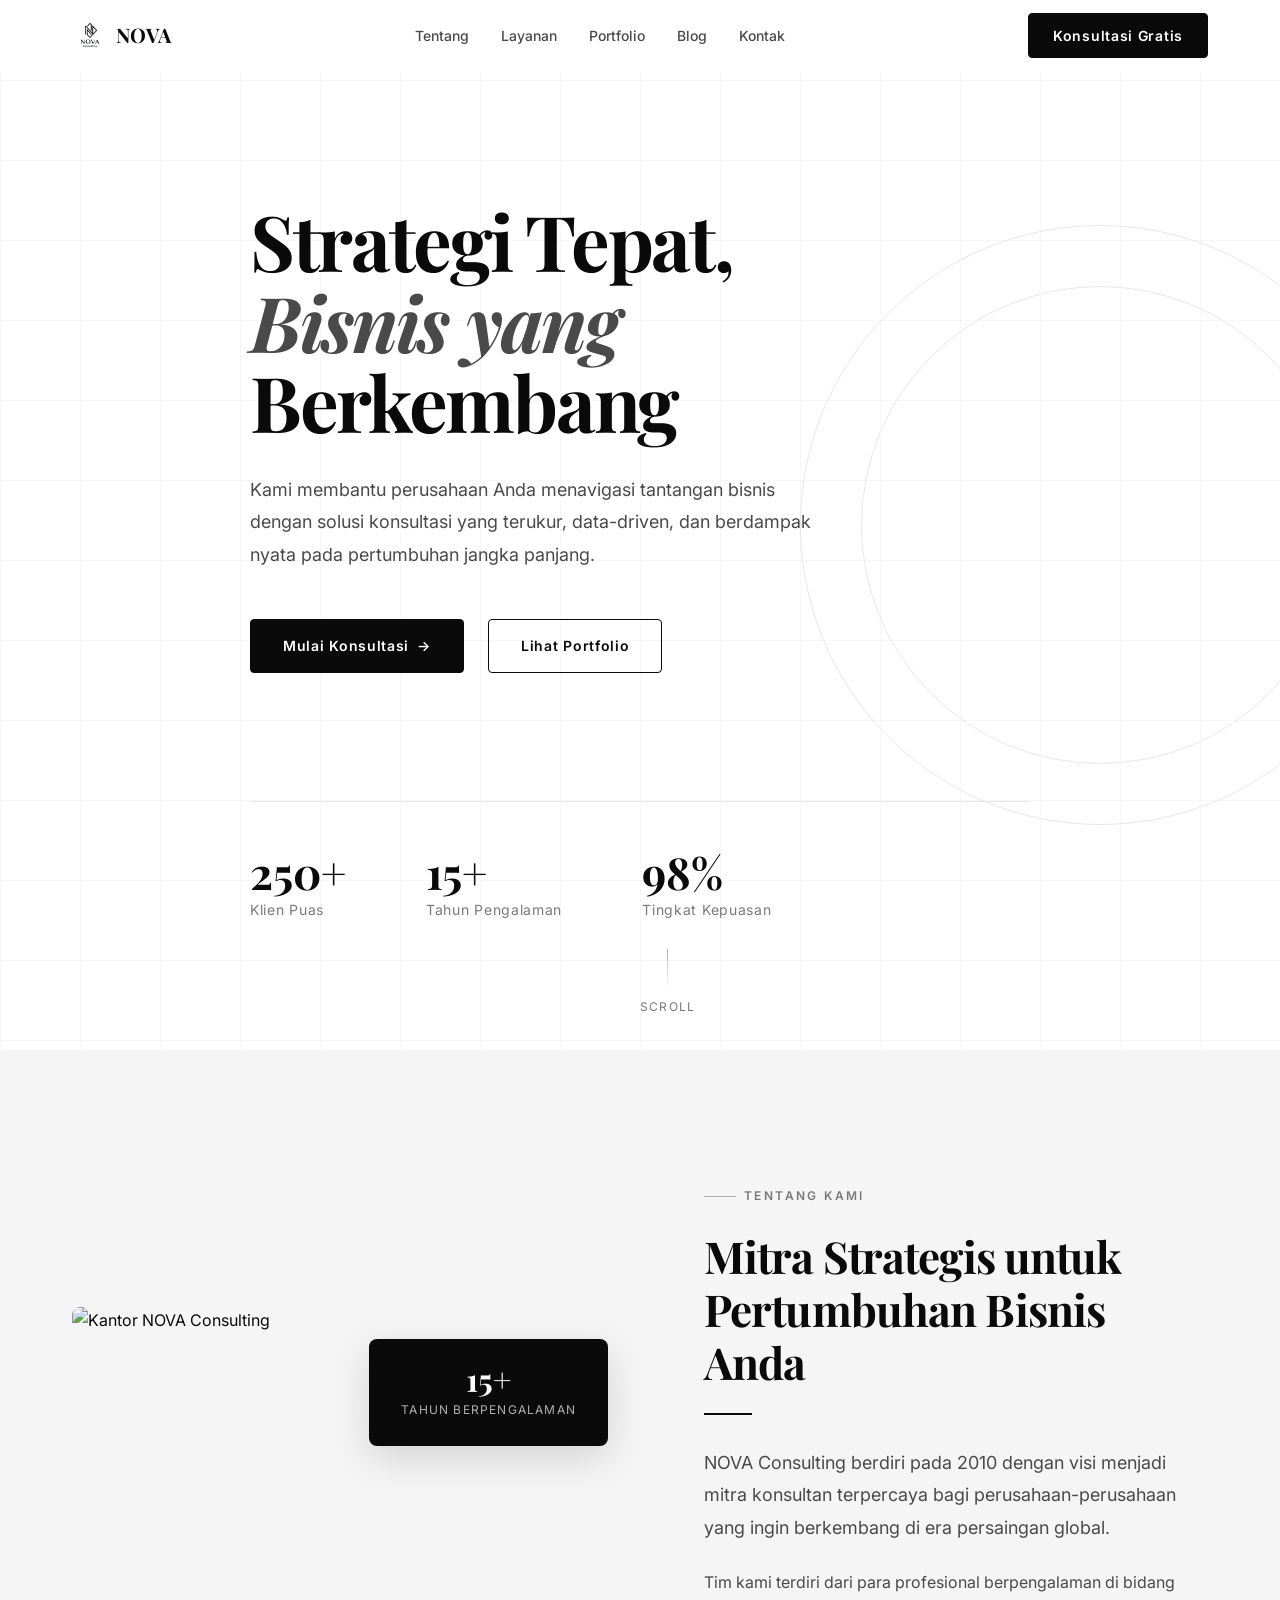
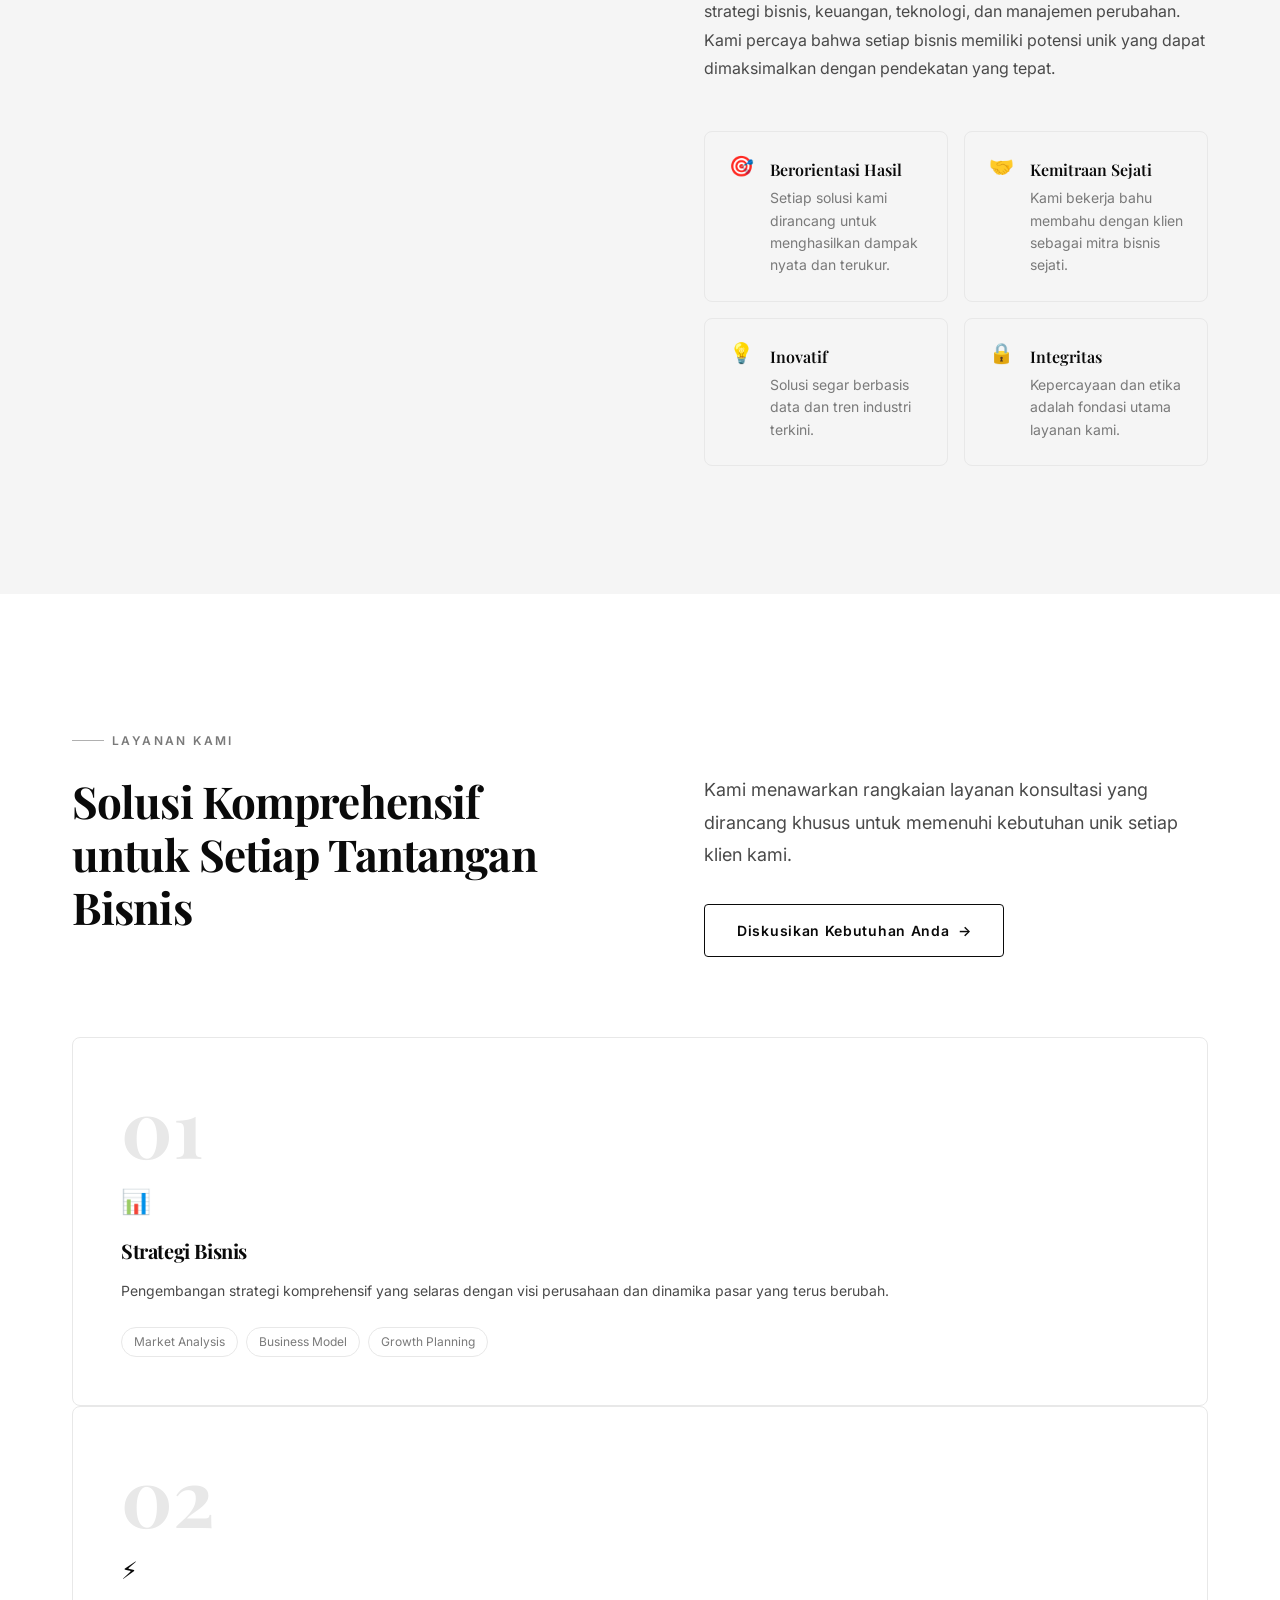
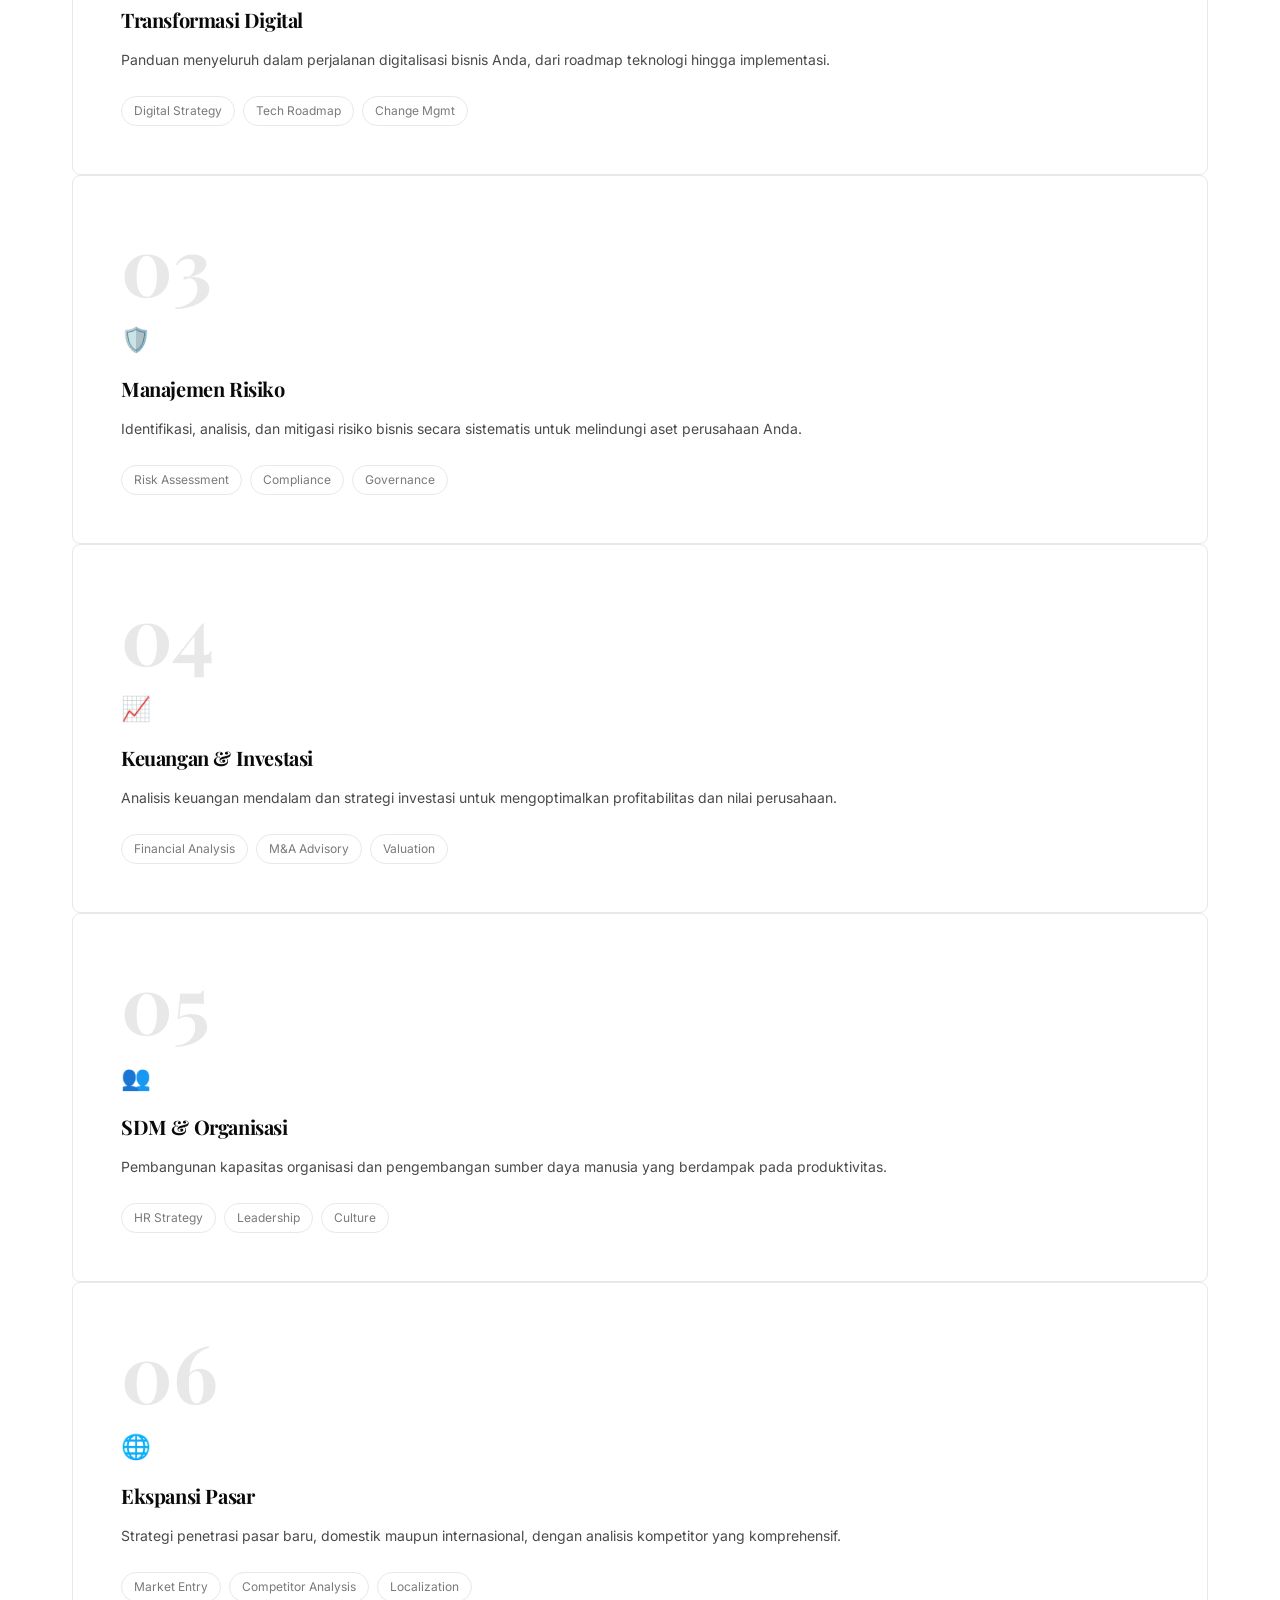
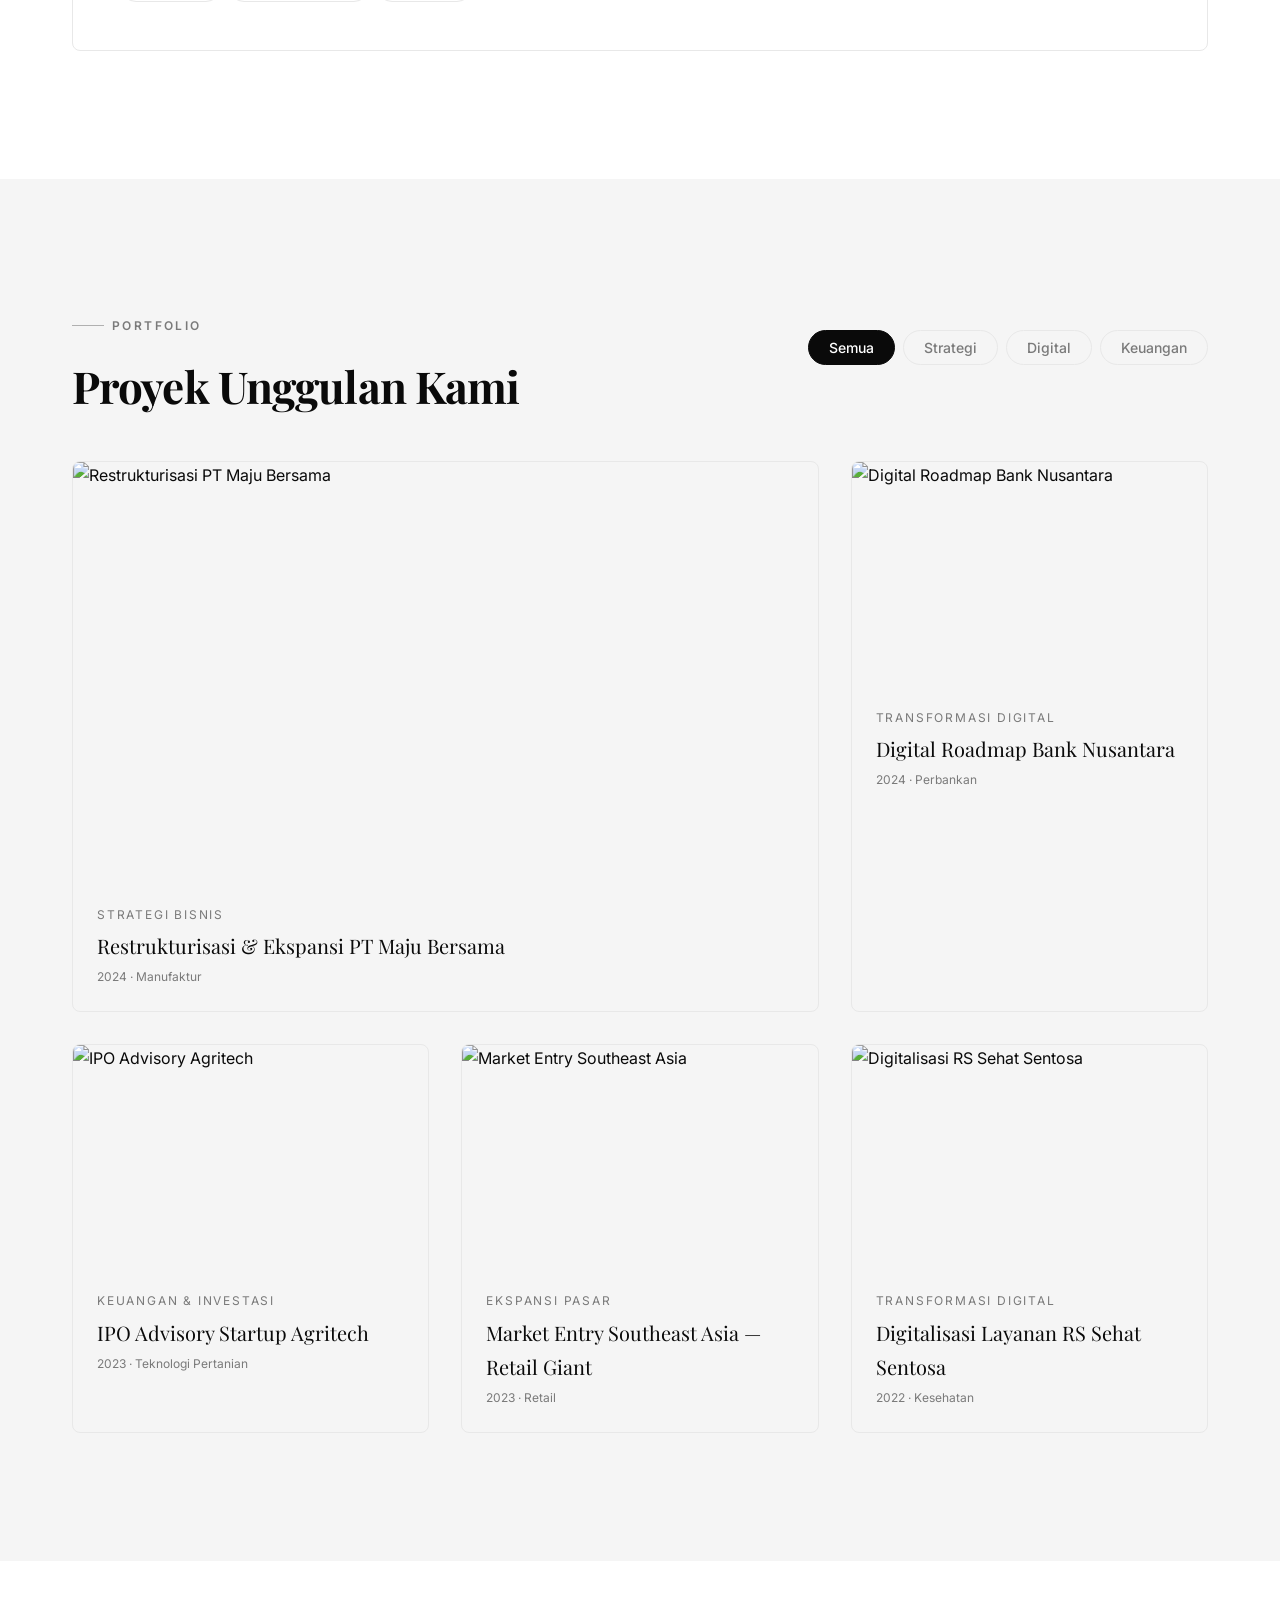
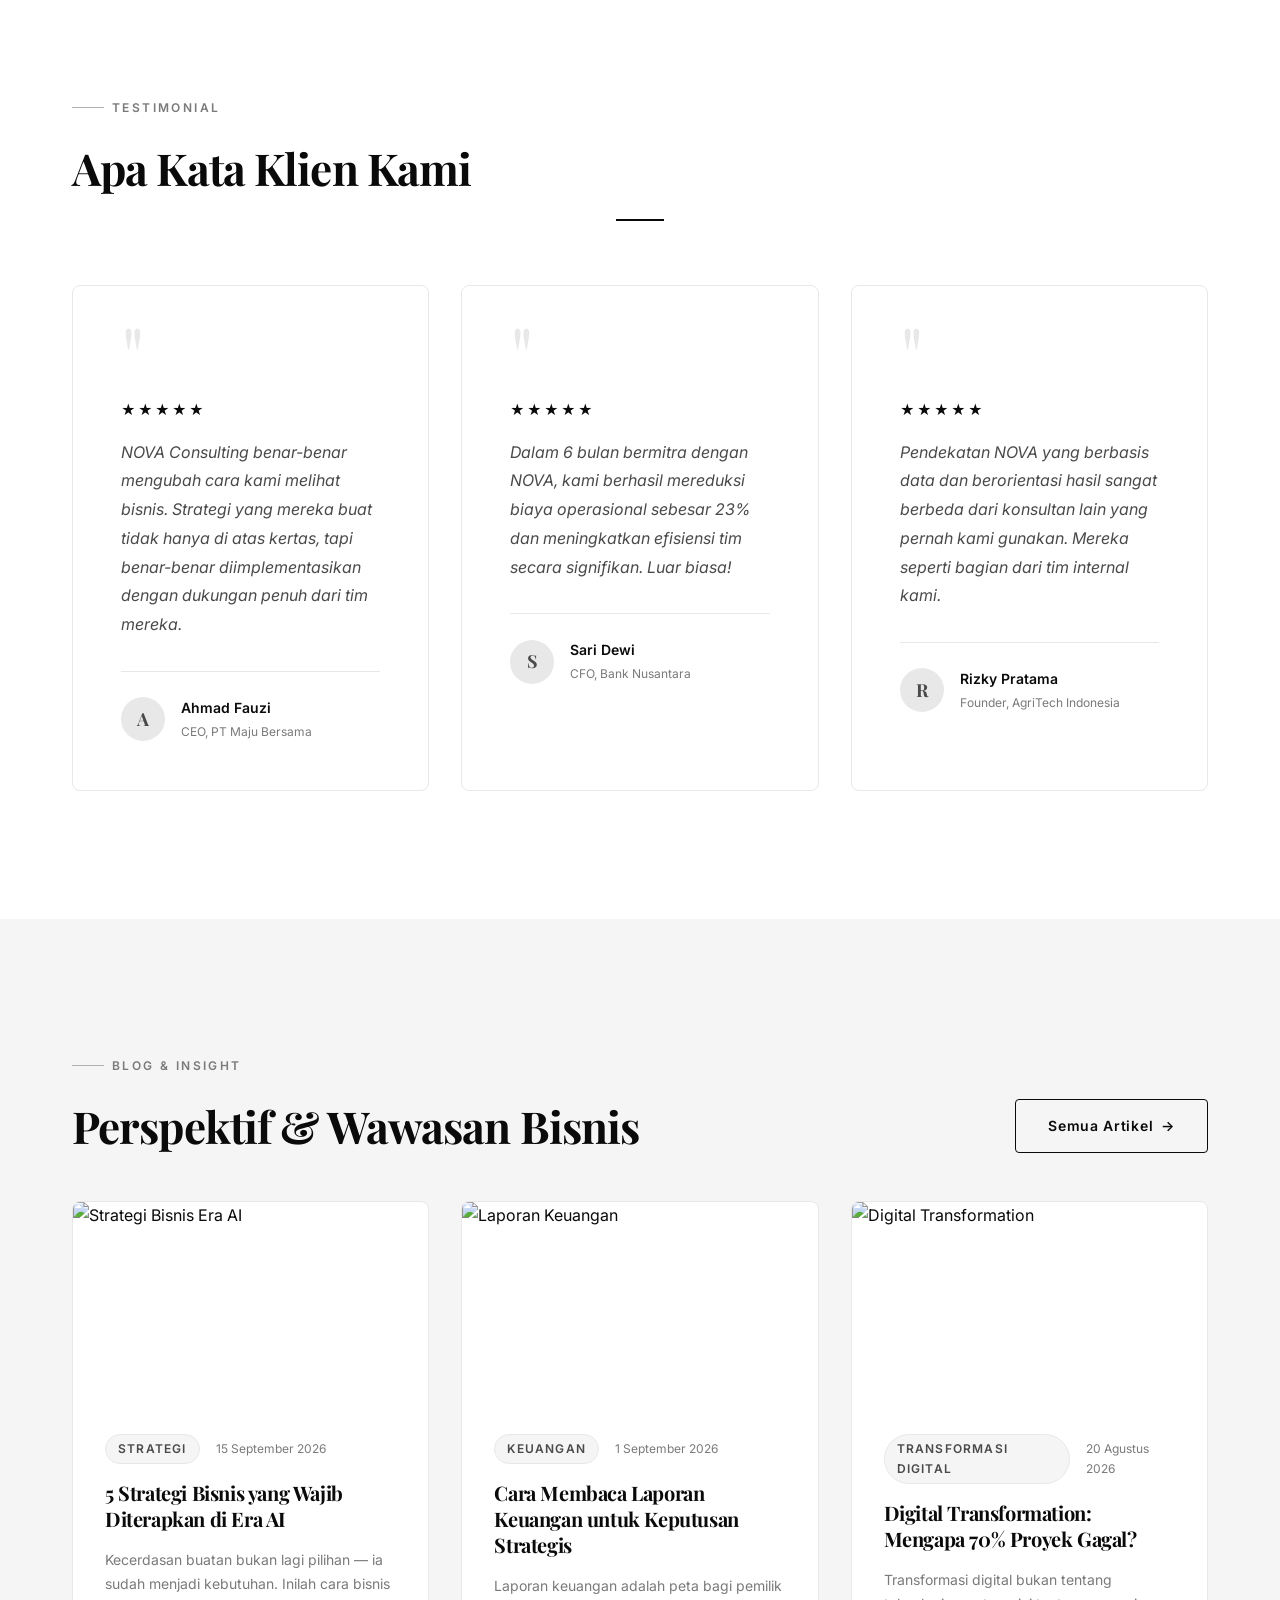
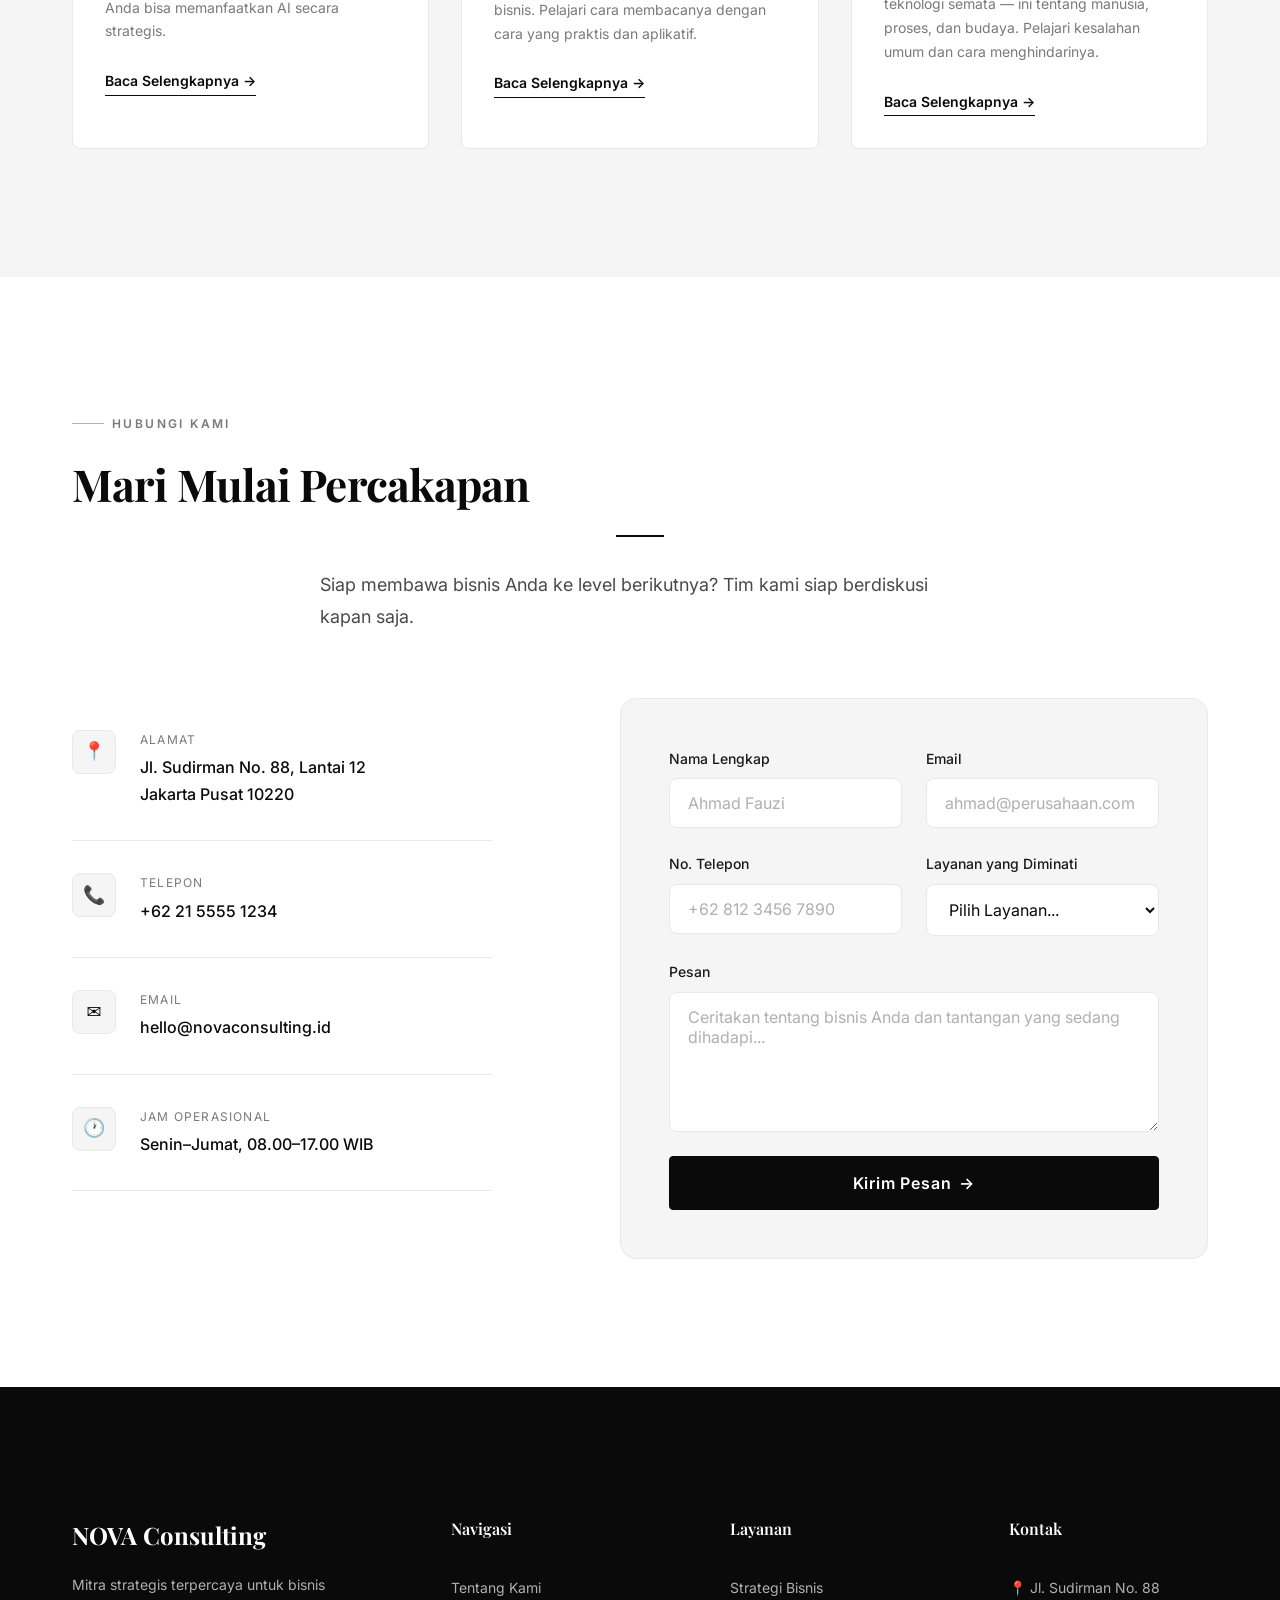
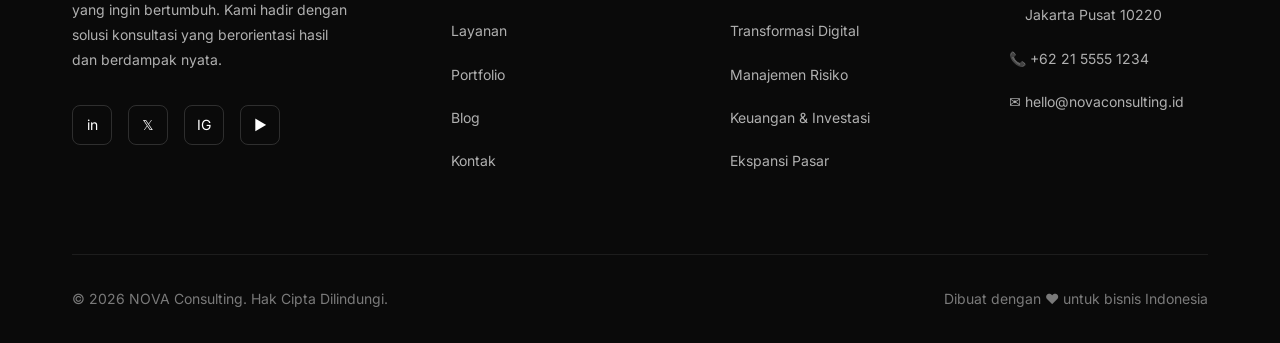
==== index.html @ 7307d380 "Initial commit: Website profil perusahaan NOVA Consulting" ====
<!DOCTYPE html>
<html lang="id">
<head>
  <meta charset="UTF-8" />
  <meta name="viewport" content="width=device-width, initial-scale=1.0" />
  <title>NOVA Consulting — Solusi Konsultasi Profesional Terpercaya</title>
  <meta name="description" content="NOVA Consulting adalah perusahaan konsultan profesional yang menyediakan layanan strategi bisnis, manajemen risiko, dan transformasi digital untuk mendorong pertumbuhan perusahaan Anda." />
  <meta name="keywords" content="konsultan bisnis, strategi perusahaan, manajemen risiko, transformasi digital, NOVA Consulting" />
  <meta property="og:title" content="NOVA Consulting — Solusi Konsultasi Profesional" />
  <meta property="og:description" content="Kami membantu bisnis Anda tumbuh melalui strategi yang tepat dan solusi yang terukur." />
  <meta property="og:type" content="website" />
  <link rel="icon" href="data:image/svg+xml,<svg xmlns='http://www.w3.org/2000/svg' viewBox='0 0 100 100'><text y='.9em' font-size='90'>◈</text></svg>" />
  <link rel="stylesheet" href="css/style.css" />
</head>
<body>

  <!-- ===================== NAVBAR ===================== -->
  <header id="navbar" class="navbar">
    <div class="container">
      <a href="#hero" class="nav-logo" id="nav-logo-link">
        <img src="assets/images/logo.jpg" alt="NOVA Consulting Logo" width="36" height="36" />
        <span class="nav-logo-text">NOVA</span>
      </a>
      <nav>
        <ul class="nav-links">
          <li><a href="#about" class="nav-link" id="nav-about">Tentang</a></li>
          <li><a href="#services" class="nav-link" id="nav-services">Layanan</a></li>
          <li><a href="#portfolio" class="nav-link" id="nav-portfolio">Portfolio</a></li>
          <li><a href="#blog" class="nav-link" id="nav-blog">Blog</a></li>
          <li><a href="#contact" class="nav-link" id="nav-contact">Kontak</a></li>
        </ul>
      </nav>
      <a href="#contact" class="btn btn-primary nav-cta" id="nav-cta-btn">Konsultasi Gratis</a>
      <button class="nav-toggle" id="navToggle" aria-label="Toggle navigation">
        <span></span><span></span><span></span>
      </button>
    </div>
  </header>

  <!-- Mobile Nav -->
  <nav class="nav-mobile" id="navMobile">
    <a href="#about"     class="nav-link" id="mnav-about">Tentang</a>
    <a href="#services"  class="nav-link" id="mnav-services">Layanan</a>
    <a href="#portfolio" class="nav-link" id="mnav-portfolio">Portfolio</a>
    <a href="#blog"      class="nav-link" id="mnav-blog">Blog</a>
    <a href="#contact"   class="nav-link" id="mnav-contact">Kontak</a>
    <a href="#contact"   class="btn btn-primary" id="mnav-cta" style="justify-content:center;margin-top:0.5rem">Konsultasi Gratis</a>
  </nav>

  <!-- ===================== HERO ===================== -->
  <section id="hero" class="hero">
    <div class="hero-bg">
      <div class="hero-grid"></div>
      <div class="hero-circle"></div>
    </div>
    <div class="container">
      <div class="hero-content">
        <h1 class="hero-title">
          Strategi Tepat,<br>
          <em>Bisnis yang</em> Berkembang
        </h1>
        <p class="hero-desc">
          Kami membantu perusahaan Anda menavigasi tantangan bisnis dengan solusi konsultasi yang terukur, data-driven, dan berdampak nyata pada pertumbuhan jangka panjang.
        </p>
        <div class="hero-actions">
          <a href="#contact" class="btn btn-primary" id="hero-cta">
            Mulai Konsultasi
            <span class="btn-arrow">→</span>
          </a>
          <a href="#portfolio" class="btn btn-outline" id="hero-portfolio-btn">
            Lihat Portfolio
          </a>
        </div>
        <div class="hero-stats">
          <div class="hero-stat">
            <div class="hero-stat-number" data-count="250" data-suffix="+">0+</div>
            <div class="hero-stat-label">Klien Puas</div>
          </div>
          <div class="hero-stat">
            <div class="hero-stat-number" data-count="15" data-suffix="+">0+</div>
            <div class="hero-stat-label">Tahun Pengalaman</div>
          </div>
          <div class="hero-stat">
            <div class="hero-stat-number" data-count="98" data-suffix="%">0%</div>
            <div class="hero-stat-label">Tingkat Kepuasan</div>
          </div>
        </div>
      </div>
    </div>
    <div class="hero-scroll">
      <div class="scroll-line"></div>
      <span>Scroll</span>
    </div>
  </section>

  <!-- ===================== ABOUT ===================== -->
  <section id="about" class="section section--alt">
    <div class="container">
      <div class="about-grid">
        <div class="about-image-wrapper reveal">
          <img
            src="https://images.unsplash.com/photo-1497366216548-37526070297c?w=800&q=80"
            alt="Kantor NOVA Consulting"
            class="about-img-real"
          />
          <div class="about-badge">
            <span class="about-badge-number">15+</span>
            <span class="about-badge-label">Tahun Berpengalaman</span>
          </div>
        </div>
        <div class="about-text reveal reveal-delay-2">
          <span class="section-label">Tentang Kami</span>
          <h2 class="section-title">Mitra Strategis untuk Pertumbuhan Bisnis Anda</h2>
          <div class="divider"></div>
          <p class="section-desc" style="margin-bottom:1.5rem">
            NOVA Consulting berdiri pada 2010 dengan visi menjadi mitra konsultan terpercaya bagi perusahaan-perusahaan yang ingin berkembang di era persaingan global.
          </p>
          <p style="font-size:1rem;color:#4a4a4a;line-height:1.8;margin-bottom:2rem">
            Tim kami terdiri dari para profesional berpengalaman di bidang strategi bisnis, keuangan, teknologi, dan manajemen perubahan. Kami percaya bahwa setiap bisnis memiliki potensi unik yang dapat dimaksimalkan dengan pendekatan yang tepat.
          </p>
          <div class="about-values">
            <div class="about-value-item">
              <span class="about-value-icon">🎯</span>
              <div>
                <div class="about-value-title">Berorientasi Hasil</div>
                <div class="about-value-desc">Setiap solusi kami dirancang untuk menghasilkan dampak nyata dan terukur.</div>
              </div>
            </div>
            <div class="about-value-item">
              <span class="about-value-icon">🤝</span>
              <div>
                <div class="about-value-title">Kemitraan Sejati</div>
                <div class="about-value-desc">Kami bekerja bahu membahu dengan klien sebagai mitra bisnis sejati.</div>
              </div>
            </div>
            <div class="about-value-item">
              <span class="about-value-icon">💡</span>
              <div>
                <div class="about-value-title">Inovatif</div>
                <div class="about-value-desc">Solusi segar berbasis data dan tren industri terkini.</div>
              </div>
            </div>
            <div class="about-value-item">
              <span class="about-value-icon">🔒</span>
              <div>
                <div class="about-value-title">Integritas</div>
                <div class="about-value-desc">Kepercayaan dan etika adalah fondasi utama layanan kami.</div>
              </div>
            </div>
          </div>
        </div>
      </div>
    </div>
  </section>

  <!-- ===================== SERVICES ===================== -->
  <section id="services" class="section">
    <div class="container">
      <div class="services-intro">
        <div class="reveal">
          <span class="section-label">Layanan Kami</span>
          <h2 class="section-title">Solusi Komprehensif untuk Setiap Tantangan Bisnis</h2>
        </div>
        <div class="reveal reveal-delay-2">
          <p class="section-desc">
            Kami menawarkan rangkaian layanan konsultasi yang dirancang khusus untuk memenuhi kebutuhan unik setiap klien kami.
          </p>
          <a href="#contact" class="btn btn-outline" style="margin-top:2rem" id="services-cta">Diskusikan Kebutuhan Anda <span class="btn-arrow">→</span></a>
        </div>
      </div>
      <div class="grid-3">
        <div class="service-card reveal" id="service-1">
          <div class="service-number">01</div>
          <div class="service-icon">📊</div>
          <h3 class="service-title">Strategi Bisnis</h3>
          <p class="service-desc">Pengembangan strategi komprehensif yang selaras dengan visi perusahaan dan dinamika pasar yang terus berubah.</p>
          <div class="service-tags">
            <span class="service-tag">Market Analysis</span>
            <span class="service-tag">Business Model</span>
            <span class="service-tag">Growth Planning</span>
          </div>
        </div>
        <div class="service-card reveal reveal-delay-1" id="service-2">
          <div class="service-number">02</div>
          <div class="service-icon">⚡</div>
          <h3 class="service-title">Transformasi Digital</h3>
          <p class="service-desc">Panduan menyeluruh dalam perjalanan digitalisasi bisnis Anda, dari roadmap teknologi hingga implementasi.</p>
          <div class="service-tags">
            <span class="service-tag">Digital Strategy</span>
            <span class="service-tag">Tech Roadmap</span>
            <span class="service-tag">Change Mgmt</span>
          </div>
        </div>
        <div class="service-card reveal reveal-delay-2" id="service-3">
          <div class="service-number">03</div>
          <div class="service-icon">🛡️</div>
          <h3 class="service-title">Manajemen Risiko</h3>
          <p class="service-desc">Identifikasi, analisis, dan mitigasi risiko bisnis secara sistematis untuk melindungi aset perusahaan Anda.</p>
          <div class="service-tags">
            <span class="service-tag">Risk Assessment</span>
            <span class="service-tag">Compliance</span>
            <span class="service-tag">Governance</span>
          </div>
        </div>
        <div class="service-card reveal" id="service-4">
          <div class="service-number">04</div>
          <div class="service-icon">📈</div>
          <h3 class="service-title">Keuangan &amp; Investasi</h3>
          <p class="service-desc">Analisis keuangan mendalam dan strategi investasi untuk mengoptimalkan profitabilitas dan nilai perusahaan.</p>
          <div class="service-tags">
            <span class="service-tag">Financial Analysis</span>
            <span class="service-tag">M&amp;A Advisory</span>
            <span class="service-tag">Valuation</span>
          </div>
        </div>
        <div class="service-card reveal reveal-delay-1" id="service-5">
          <div class="service-number">05</div>
          <div class="service-icon">👥</div>
          <h3 class="service-title">SDM &amp; Organisasi</h3>
          <p class="service-desc">Pembangunan kapasitas organisasi dan pengembangan sumber daya manusia yang berdampak pada produktivitas.</p>
          <div class="service-tags">
            <span class="service-tag">HR Strategy</span>
            <span class="service-tag">Leadership</span>
            <span class="service-tag">Culture</span>
          </div>
        </div>
        <div class="service-card reveal reveal-delay-2" id="service-6">
          <div class="service-number">06</div>
          <div class="service-icon">🌐</div>
          <h3 class="service-title">Ekspansi Pasar</h3>
          <p class="service-desc">Strategi penetrasi pasar baru, domestik maupun internasional, dengan analisis kompetitor yang komprehensif.</p>
          <div class="service-tags">
            <span class="service-tag">Market Entry</span>
            <span class="service-tag">Competitor Analysis</span>
            <span class="service-tag">Localization</span>
          </div>
        </div>
      </div>
    </div>
  </section>

  <!-- ===================== PORTFOLIO ===================== -->
  <section id="portfolio" class="section section--alt">
    <div class="container">
      <div style="display:flex;justify-content:space-between;align-items:flex-end;margin-bottom:3rem">
        <div class="reveal">
          <span class="section-label">Portfolio</span>
          <h2 class="section-title" style="margin-bottom:0">Proyek Unggulan Kami</h2>
        </div>
        <div class="reveal reveal-delay-2">
          <div class="portfolio-filter">
            <button class="filter-btn active" data-filter="all" id="filter-all">Semua</button>
            <button class="filter-btn" data-filter="strategy" id="filter-strategy">Strategi</button>
            <button class="filter-btn" data-filter="digital" id="filter-digital">Digital</button>
            <button class="filter-btn" data-filter="finance" id="filter-finance">Keuangan</button>
          </div>
        </div>
      </div>
      <div class="portfolio-grid">
        <div class="portfolio-card portfolio-card--large reveal" data-category="strategy" id="portfolio-1">
          <div class="portfolio-image-wrap">
            <img src="https://images.unsplash.com/photo-1581091226825-a6a2a5aee158?w=900&q=80" alt="Restrukturisasi PT Maju Bersama" class="portfolio-img-real" style="aspect-ratio:16/9" />
          </div>
          <div class="portfolio-body">
            <div class="portfolio-category">Strategi Bisnis</div>
            <div class="portfolio-title">Restrukturisasi &amp; Ekspansi PT Maju Bersama</div>
            <div class="portfolio-year">2024 · Manufaktur</div>
          </div>
        </div>
        <div class="portfolio-card reveal reveal-delay-1" data-category="digital" id="portfolio-2">
          <div class="portfolio-image-wrap">
            <img src="https://images.unsplash.com/photo-1518770660439-4636190af475?w=700&q=80" alt="Digital Roadmap Bank Nusantara" class="portfolio-img-real" />
          </div>
          <div class="portfolio-body">
            <div class="portfolio-category">Transformasi Digital</div>
            <div class="portfolio-title">Digital Roadmap Bank Nusantara</div>
            <div class="portfolio-year">2024 · Perbankan</div>
          </div>
        </div>
        <div class="portfolio-card reveal" data-category="finance" id="portfolio-3">
          <div class="portfolio-image-wrap">
            <img src="https://images.unsplash.com/photo-1611974789855-9c2a0a7236a3?w=700&q=80" alt="IPO Advisory Agritech" class="portfolio-img-real" />
          </div>
          <div class="portfolio-body">
            <div class="portfolio-category">Keuangan &amp; Investasi</div>
            <div class="portfolio-title">IPO Advisory Startup Agritech</div>
            <div class="portfolio-year">2023 · Teknologi Pertanian</div>
          </div>
        </div>
        <div class="portfolio-card reveal reveal-delay-1" data-category="strategy" id="portfolio-4">
          <div class="portfolio-image-wrap">
            <img src="https://images.unsplash.com/photo-1441986300917-64674bd600d8?w=700&q=80" alt="Market Entry Southeast Asia" class="portfolio-img-real" />
          </div>
          <div class="portfolio-body">
            <div class="portfolio-category">Ekspansi Pasar</div>
            <div class="portfolio-title">Market Entry Southeast Asia — Retail Giant</div>
            <div class="portfolio-year">2023 · Retail</div>
          </div>
        </div>
        <div class="portfolio-card reveal reveal-delay-2" data-category="digital" id="portfolio-5">
          <div class="portfolio-image-wrap">
            <img src="https://images.unsplash.com/photo-1576091160550-2173dba999ef?w=700&q=80" alt="Digitalisasi RS Sehat Sentosa" class="portfolio-img-real" />
          </div>
          <div class="portfolio-body">
            <div class="portfolio-category">Transformasi Digital</div>
            <div class="portfolio-title">Digitalisasi Layanan RS Sehat Sentosa</div>
            <div class="portfolio-year">2022 · Kesehatan</div>
          </div>
        </div>
      </div>
    </div>
  </section>

  <!-- ===================== TESTIMONIALS ===================== -->
  <section id="testimonials" class="section">
    <div class="container">
      <div class="text-center reveal" style="margin-bottom:4rem">
        <span class="section-label" style="justify-content:center">Testimonial</span>
        <h2 class="section-title">Apa Kata Klien Kami</h2>
        <div class="divider divider--center"></div>
      </div>
      <div class="testimonial-track">
        <div class="testimonial-card reveal" id="testimonial-1">
          <span class="testimonial-quote">"</span>
          <div class="stars">★★★★★</div>
          <p class="testimonial-text">NOVA Consulting benar-benar mengubah cara kami melihat bisnis. Strategi yang mereka buat tidak hanya di atas kertas, tapi benar-benar diimplementasikan dengan dukungan penuh dari tim mereka.</p>
          <div class="testimonial-author">
            <div class="testimonial-avatar">A</div>
            <div>
              <div class="testimonial-name">Ahmad Fauzi</div>
              <div class="testimonial-role">CEO, PT Maju Bersama</div>
            </div>
          </div>
        </div>
        <div class="testimonial-card reveal reveal-delay-1" id="testimonial-2">
          <span class="testimonial-quote">"</span>
          <div class="stars">★★★★★</div>
          <p class="testimonial-text">Dalam 6 bulan bermitra dengan NOVA, kami berhasil mereduksi biaya operasional sebesar 23% dan meningkatkan efisiensi tim secara signifikan. Luar biasa!</p>
          <div class="testimonial-author">
            <div class="testimonial-avatar">S</div>
            <div>
              <div class="testimonial-name">Sari Dewi</div>
              <div class="testimonial-role">CFO, Bank Nusantara</div>
            </div>
          </div>
        </div>
        <div class="testimonial-card reveal reveal-delay-2" id="testimonial-3">
          <span class="testimonial-quote">"</span>
          <div class="stars">★★★★★</div>
          <p class="testimonial-text">Pendekatan NOVA yang berbasis data dan berorientasi hasil sangat berbeda dari konsultan lain yang pernah kami gunakan. Mereka seperti bagian dari tim internal kami.</p>
          <div class="testimonial-author">
            <div class="testimonial-avatar">R</div>
            <div>
              <div class="testimonial-name">Rizky Pratama</div>
              <div class="testimonial-role">Founder, AgriTech Indonesia</div>
            </div>
          </div>
        </div>
      </div>
    </div>
  </section>

  <!-- ===================== BLOG ===================== -->
  <section id="blog" class="section section--alt">
    <div class="container">
      <div style="display:flex;justify-content:space-between;align-items:flex-end;margin-bottom:3rem">
        <div class="reveal">
          <span class="section-label">Blog &amp; Insight</span>
          <h2 class="section-title" style="margin-bottom:0">Perspektif &amp; Wawasan Bisnis</h2>
        </div>
        <a href="pages/blog.html" class="btn btn-outline reveal reveal-delay-2" id="blog-all-btn">
          Semua Artikel <span class="btn-arrow">→</span>
        </a>
      </div>
      <div class="blog-grid">
        <article class="blog-card reveal" id="blog-1">
          <div class="blog-image-wrap">
            <img src="https://images.unsplash.com/photo-1677442135703-1787eea5ce01?w=700&q=80" alt="Strategi Bisnis Era AI" class="blog-img-real" />
          </div>
          <div class="blog-body">
            <div class="blog-meta">
              <span class="blog-category">Strategi</span>
              <span class="blog-date">15 September 2026</span>
            </div>
            <h3 class="blog-title">5 Strategi Bisnis yang Wajib Diterapkan di Era AI</h3>
            <p class="blog-excerpt">Kecerdasan buatan bukan lagi pilihan — ia sudah menjadi kebutuhan. Inilah cara bisnis Anda bisa memanfaatkan AI secara strategis.</p>
            <a href="pages/blog.html#article-1" class="blog-read-more" id="blog-read-1">Baca Selengkapnya →</a>
          </div>
        </article>
        <article class="blog-card reveal reveal-delay-1" id="blog-2">
          <div class="blog-image-wrap">
            <img src="https://images.unsplash.com/photo-1554224155-6726b3ff858f?w=700&q=80" alt="Laporan Keuangan" class="blog-img-real" />
          </div>
          <div class="blog-body">
            <div class="blog-meta">
              <span class="blog-category">Keuangan</span>
              <span class="blog-date">1 September 2026</span>
            </div>
            <h3 class="blog-title">Cara Membaca Laporan Keuangan untuk Keputusan Strategis</h3>
            <p class="blog-excerpt">Laporan keuangan adalah peta bagi pemilik bisnis. Pelajari cara membacanya dengan cara yang praktis dan aplikatif.</p>
            <a href="pages/blog.html#article-2" class="blog-read-more" id="blog-read-2">Baca Selengkapnya →</a>
          </div>
        </article>
        <article class="blog-card reveal reveal-delay-2" id="blog-3">
          <div class="blog-image-wrap">
            <img src="https://images.unsplash.com/photo-1519389950473-47ba0277781c?w=700&q=80" alt="Digital Transformation" class="blog-img-real" />
          </div>
          <div class="blog-body">
            <div class="blog-meta">
              <span class="blog-category">Transformasi Digital</span>
              <span class="blog-date">20 Agustus 2026</span>
            </div>
            <h3 class="blog-title">Digital Transformation: Mengapa 70% Proyek Gagal?</h3>
            <p class="blog-excerpt">Transformasi digital bukan tentang teknologi semata — ini tentang manusia, proses, dan budaya. Pelajari kesalahan umum dan cara menghindarinya.</p>
            <a href="pages/blog.html#article-3" class="blog-read-more" id="blog-read-3">Baca Selengkapnya →</a>
          </div>
        </article>
      </div>
    </div>
  </section>

  <!-- ===================== CONTACT ===================== -->
  <section id="contact" class="section">
    <div class="container">
      <div class="text-center reveal" style="margin-bottom:4rem">
        <span class="section-label" style="justify-content:center">Hubungi Kami</span>
        <h2 class="section-title">Mari Mulai Percakapan</h2>
        <div class="divider divider--center"></div>
        <p class="section-desc" style="margin:0 auto">Siap membawa bisnis Anda ke level berikutnya? Tim kami siap berdiskusi kapan saja.</p>
      </div>
      <div class="contact-grid">
        <div class="reveal">
          <div class="contact-info-item" id="contact-address">
            <div class="contact-info-icon">📍</div>
            <div>
              <div class="contact-info-label">Alamat</div>
              <div class="contact-info-value">Jl. Sudirman No. 88, Lantai 12<br>Jakarta Pusat 10220</div>
            </div>
          </div>
          <div class="contact-info-item" id="contact-phone">
            <div class="contact-info-icon">📞</div>
            <div>
              <div class="contact-info-label">Telepon</div>
              <div class="contact-info-value">+62 21 5555 1234</div>
            </div>
          </div>
          <div class="contact-info-item" id="contact-email">
            <div class="contact-info-icon">✉️</div>
            <div>
              <div class="contact-info-label">Email</div>
              <div class="contact-info-value">hello@novaconsulting.id</div>
            </div>
          </div>
          <div class="contact-info-item" id="contact-hours">
            <div class="contact-info-icon">🕐</div>
            <div>
              <div class="contact-info-label">Jam Operasional</div>
              <div class="contact-info-value">Senin–Jumat, 08.00–17.00 WIB</div>
            </div>
          </div>
        </div>
        <div class="reveal reveal-delay-2">
          <form class="contact-form" id="contactForm" novalidate>
            <div class="form-row">
              <div class="form-group">
                <label class="form-label" for="contactName">Nama Lengkap</label>
                <input type="text" id="contactName" name="name" class="form-control" placeholder="Ahmad Fauzi" required />
              </div>
              <div class="form-group">
                <label class="form-label" for="contactEmail">Email</label>
                <input type="email" id="contactEmail" name="email" class="form-control" placeholder="ahmad@perusahaan.com" required />
              </div>
            </div>
            <div class="form-row">
              <div class="form-group">
                <label class="form-label" for="contactPhone">No. Telepon</label>
                <input type="tel" id="contactPhone" name="phone" class="form-control" placeholder="+62 812 3456 7890" />
              </div>
              <div class="form-group">
                <label class="form-label" for="contactService">Layanan yang Diminati</label>
                <select id="contactService" name="service" class="form-control">
                  <option value="">Pilih Layanan...</option>
                  <option value="strategy">Strategi Bisnis</option>
                  <option value="digital">Transformasi Digital</option>
                  <option value="risk">Manajemen Risiko</option>
                  <option value="finance">Keuangan &amp; Investasi</option>
                  <option value="hr">SDM &amp; Organisasi</option>
                  <option value="expansion">Ekspansi Pasar</option>
                </select>
              </div>
            </div>
            <div class="form-group">
              <label class="form-label" for="contactMessage">Pesan</label>
              <textarea id="contactMessage" name="message" class="form-control" placeholder="Ceritakan tentang bisnis Anda dan tantangan yang sedang dihadapi..." required></textarea>
            </div>
            <button type="submit" class="btn btn-primary form-submit" id="contactSubmit">
              Kirim Pesan <span class="btn-arrow">→</span>
            </button>
          </form>
          <div class="form-success" id="formSuccess">
            <div class="form-success-icon">✅</div>
            <h3 style="font-family:'Playfair Display',serif;font-size:1.5rem;margin-bottom:0.75rem">Pesan Terkirim!</h3>
            <p style="color:#7a7a7a">Terima kasih telah menghubungi kami. Tim NOVA akan merespons dalam 1x24 jam kerja.</p>
          </div>
        </div>
      </div>
    </div>
  </section>

  <!-- ===================== FOOTER ===================== -->
  <footer class="footer">
    <div class="container">
      <div class="footer-main">
        <div class="footer-brand">
          <span class="footer-brand-name">NOVA Consulting</span>
          <p>Mitra strategis terpercaya untuk bisnis yang ingin bertumbuh. Kami hadir dengan solusi konsultasi yang berorientasi hasil dan berdampak nyata.</p>
          <div class="footer-social">
            <a href="#" class="social-link" id="footer-linkedin" aria-label="LinkedIn">in</a>
            <a href="#" class="social-link" id="footer-twitter" aria-label="Twitter">𝕏</a>
            <a href="#" class="social-link" id="footer-instagram" aria-label="Instagram">IG</a>
            <a href="#" class="social-link" id="footer-youtube" aria-label="YouTube">▶</a>
          </div>
        </div>
        <div class="footer-col">
          <div class="footer-col-title">Navigasi</div>
          <ul class="footer-links">
            <li><a href="#about"     class="footer-link" id="footer-nav-about">Tentang Kami</a></li>
            <li><a href="#services"  class="footer-link" id="footer-nav-services">Layanan</a></li>
            <li><a href="#portfolio" class="footer-link" id="footer-nav-portfolio">Portfolio</a></li>
            <li><a href="#blog"      class="footer-link" id="footer-nav-blog">Blog</a></li>
            <li><a href="#contact"   class="footer-link" id="footer-nav-contact">Kontak</a></li>
          </ul>
        </div>
        <div class="footer-col">
          <div class="footer-col-title">Layanan</div>
          <ul class="footer-links">
            <li><a href="#services" class="footer-link" id="footer-svc-1">Strategi Bisnis</a></li>
            <li><a href="#services" class="footer-link" id="footer-svc-2">Transformasi Digital</a></li>
            <li><a href="#services" class="footer-link" id="footer-svc-3">Manajemen Risiko</a></li>
            <li><a href="#services" class="footer-link" id="footer-svc-4">Keuangan &amp; Investasi</a></li>
            <li><a href="#services" class="footer-link" id="footer-svc-5">Ekspansi Pasar</a></li>
          </ul>
        </div>
        <div class="footer-col">
          <div class="footer-col-title">Kontak</div>
          <ul class="footer-links">
            <li><span class="footer-link">📍 Jl. Sudirman No. 88<br>&nbsp;&nbsp;&nbsp;&nbsp;Jakarta Pusat 10220</span></li>
            <li><a href="tel:+622155551234" class="footer-link" id="footer-tel">📞 +62 21 5555 1234</a></li>
            <li><a href="mailto:hello@novaconsulting.id" class="footer-link" id="footer-mail">✉️ hello@novaconsulting.id</a></li>
          </ul>
        </div>
      </div>
      <div class="footer-bottom">
        <span>© 2026 NOVA Consulting. Hak Cipta Dilindungi.</span>
        <span>Dibuat dengan ♥ untuk bisnis Indonesia</span>
      </div>
    </div>
  </footer>

  <!-- Back to Top -->
  <button class="back-to-top" id="backToTop" aria-label="Back to top">↑</button>

  <script src="js/main.js"></script>
</body>
</html>
---- css/style.css ----
/* =========================================
   NOVA Consulting — Main Stylesheet
   Theme: Minimalist & Elegant (Black & White)
   ========================================= */

@import url("https://fonts.googleapis.com/css2?family=Playfair+Display:ital,wght@0,400;0,600;0,700;1,400&family=Inter:wght@300;400;500;600&display=swap");

:root {
  --color-black:#0a0a0a;--color-black-soft:#1a1a1a;--color-black-mid:#2d2d2d;
  --color-gray-dark:#4a4a4a;--color-gray:#7a7a7a;--color-gray-light:#b0b0b0;
  --color-gray-ultra:#e8e8e8;--color-white-soft:#f5f5f5;--color-white:#ffffff;
  --font-serif:"Playfair Display",Georgia,serif;--font-sans:"Inter",system-ui,sans-serif;
  --fw-light:300;--fw-regular:400;--fw-medium:500;--fw-semi:600;--fw-bold:700;
  --fs-xs:0.75rem;--fs-sm:0.875rem;--fs-base:1rem;--fs-lg:1.125rem;
  --fs-xl:1.25rem;--fs-2xl:1.5rem;--fs-3xl:2rem;--fs-4xl:2.75rem;--fs-5xl:3.75rem;--fs-6xl:5rem;
  --space-xs:0.25rem;--space-sm:0.5rem;--space-md:1rem;--space-lg:1.5rem;
  --space-xl:2rem;--space-2xl:3rem;--space-3xl:5rem;--space-4xl:8rem;
  --radius-sm:4px;--radius-md:8px;--radius-lg:16px;--radius-full:9999px;
  --shadow-sm:0 1px 3px rgba(0,0,0,.08);--shadow-md:0 4px 16px rgba(0,0,0,.10);
  --shadow-lg:0 12px 40px rgba(0,0,0,.14);--shadow-xl:0 24px 64px rgba(0,0,0,.18);
  --transition-fast:150ms ease;--transition-base:300ms ease;--transition-slow:600ms ease;
  --nav-height:72px;--max-width:1200px;
}
*,*::before,*::after{box-sizing:border-box;margin:0;padding:0}
html{scroll-behavior:smooth;font-size:16px;-webkit-font-smoothing:antialiased}
body{font-family:var(--font-sans);color:var(--color-black);background:var(--color-white);line-height:1.7;overflow-x:hidden}
img{max-width:100%;height:auto;display:block}a{text-decoration:none;color:inherit}ul{list-style:none}button{cursor:pointer;font-family:inherit;border:none;background:none}
h1,h2,h3,h4{font-family:var(--font-serif);font-weight:var(--fw-bold);line-height:1.2;letter-spacing:-0.02em}

.container{max-width:var(--max-width);margin-inline:auto;padding-inline:var(--space-xl)}
.section{padding-block:var(--space-4xl)}.section--alt{background:var(--color-white-soft)}

.section-label{display:inline-flex;align-items:center;gap:var(--space-sm);font-size:var(--fs-xs);font-weight:var(--fw-semi);letter-spacing:.2em;text-transform:uppercase;color:var(--color-gray);margin-bottom:var(--space-lg)}
.section-label::before{content:"";display:block;width:32px;height:1px;background:var(--color-gray-light)}
.section-title{font-size:var(--fs-4xl);color:var(--color-black);margin-bottom:var(--space-lg)}
.section-desc{font-size:var(--fs-lg);color:var(--color-gray-dark);max-width:640px;line-height:1.8}
.divider{width:48px;height:2px;background:var(--color-black);margin-bottom:var(--space-xl)}.divider--center{margin-inline:auto}

.btn{display:inline-flex;align-items:center;gap:var(--space-sm);padding:14px 32px;font-size:var(--fs-sm);font-weight:var(--fw-semi);letter-spacing:.05em;border-radius:var(--radius-sm);transition:all var(--transition-base)}
.btn-primary{background:var(--color-black);color:var(--color-white);border:1.5px solid var(--color-black)}
.btn-primary:hover{background:var(--color-black-mid);transform:translateY(-2px);box-shadow:var(--shadow-lg)}
.btn-outline{background:transparent;color:var(--color-black);border:1.5px solid var(--color-black)}
.btn-outline:hover{background:var(--color-black);color:var(--color-white);transform:translateY(-2px)}
.btn .btn-arrow{transition:transform var(--transition-base)}.btn:hover .btn-arrow{transform:translateX(4px)}

/* NAVBAR */
.navbar{position:fixed;top:0;left:0;right:0;z-index:1000;height:var(--nav-height);display:flex;align-items:center;background:rgba(255,255,255,.92);backdrop-filter:blur(12px);border-bottom:1px solid transparent;transition:border-color var(--transition-base),box-shadow var(--transition-base)}
.navbar.scrolled{border-bottom-color:var(--color-gray-ultra);box-shadow:var(--shadow-sm)}
.navbar .container{display:flex;align-items:center;justify-content:space-between;width:100%}
.nav-logo{display:flex;align-items:center;gap:var(--space-sm)}
.nav-logo img{height:36px;width:auto}
.nav-logo-text{font-family:var(--font-serif);font-size:var(--fs-xl);font-weight:var(--fw-bold)}
.nav-links{display:flex;align-items:center;gap:var(--space-xl)}
.nav-link{font-size:var(--fs-sm);font-weight:var(--fw-medium);color:var(--color-gray-dark);position:relative;padding-bottom:2px;transition:color var(--transition-fast)}
.nav-link::after{content:"";position:absolute;bottom:-2px;left:0;width:0;height:1px;background:var(--color-black);transition:width var(--transition-base)}
.nav-link:hover,.nav-link.active{color:var(--color-black)}
.nav-link:hover::after,.nav-link.active::after{width:100%}
.nav-cta{padding:10px 24px;font-size:var(--fs-sm)}
.nav-toggle{display:none;flex-direction:column;gap:5px;padding:4px}
.nav-toggle span{display:block;width:24px;height:2px;background:var(--color-black);border-radius:var(--radius-full);transition:all var(--transition-base)}
.nav-toggle.open span:nth-child(1){transform:translateY(7px) rotate(45deg)}
.nav-toggle.open span:nth-child(2){opacity:0;transform:scaleX(0)}
.nav-toggle.open span:nth-child(3){transform:translateY(-7px) rotate(-45deg)}
.nav-mobile{display:none;position:fixed;top:var(--nav-height);left:0;right:0;background:var(--color-white);border-top:1px solid var(--color-gray-ultra);padding:var(--space-xl);flex-direction:column;gap:var(--space-lg);z-index:999;box-shadow:var(--shadow-lg);transform:translateY(-10px);opacity:0;transition:all var(--transition-base)}
.nav-mobile.open{transform:translateY(0);opacity:1}
.nav-mobile .nav-link{font-size:var(--fs-lg);padding-block:var(--space-sm);border-bottom:1px solid var(--color-gray-ultra)}

/* HERO */
.hero{min-height:100vh;display:flex;align-items:center;position:relative;overflow:hidden;padding-top:var(--nav-height);background:var(--color-white)}
.hero-bg{position:absolute;inset:0;pointer-events:none;z-index:0}
.hero-grid{position:absolute;inset:0;background-image:linear-gradient(rgba(0,0,0,.03) 1px,transparent 1px),linear-gradient(90deg,rgba(0,0,0,.03) 1px,transparent 1px);background-size:80px 80px}
.hero-circle{position:absolute;right:-120px;top:50%;transform:translateY(-50%);width:600px;height:600px;border:1px solid var(--color-gray-ultra);border-radius:50%}
.hero-circle::after{content:"";position:absolute;inset:60px;border:1px solid var(--color-gray-ultra);border-radius:50%}
.hero-content{position:relative;z-index:1;max-width:780px;padding-block:var(--space-4xl)}
.hero-badge{display:inline-flex;align-items:center;gap:var(--space-sm);background:var(--color-white-soft);border:1px solid var(--color-gray-ultra);border-radius:var(--radius-full);padding:8px 20px;font-size:var(--fs-xs);font-weight:var(--fw-semi);letter-spacing:.15em;text-transform:uppercase;color:var(--color-gray-dark);margin-bottom:var(--space-2xl);animation:fadeUp .8s ease both}
.hero-badge .dot{width:6px;height:6px;background:var(--color-black);border-radius:50%}
.hero-title{font-size:clamp(2.5rem,6vw,var(--fs-6xl));line-height:1.05;letter-spacing:-.03em;color:var(--color-black);margin-bottom:var(--space-xl);animation:fadeUp .8s ease .15s both}
.hero-title em{font-style:italic;color:var(--color-gray-dark)}
.hero-desc{font-size:var(--fs-lg);color:var(--color-gray-dark);line-height:1.8;max-width:580px;margin-bottom:var(--space-2xl);animation:fadeUp .8s ease .3s both}
.hero-actions{display:flex;align-items:center;gap:var(--space-lg);animation:fadeUp .8s ease .45s both}
.hero-stats{display:flex;gap:var(--space-3xl);margin-top:var(--space-4xl);padding-top:var(--space-2xl);border-top:1px solid var(--color-gray-ultra);animation:fadeUp .8s ease .6s both}
.hero-stat-number{font-family:var(--font-serif);font-size:var(--fs-4xl);font-weight:var(--fw-bold);line-height:1;margin-bottom:var(--space-xs)}
.hero-stat-label{font-size:var(--fs-sm);color:var(--color-gray);letter-spacing:.05em}
.hero-scroll{position:absolute;bottom:var(--space-xl);left:50%;transform:translateX(-50%);display:flex;flex-direction:column;align-items:center;gap:var(--space-sm);color:var(--color-gray);font-size:var(--fs-xs);letter-spacing:.1em;text-transform:uppercase;animation:fadeUp 1s ease 1s both}
.scroll-line{width:1px;height:40px;background:linear-gradient(to bottom,var(--color-gray-light),transparent);animation:scrollPulse 2s ease infinite}

/* ABOUT */
.about-grid{display:grid;grid-template-columns:1fr 1fr;gap:var(--space-4xl);align-items:center}
.about-image-wrapper{position:relative}
.about-img-placeholder{width:100%;aspect-ratio:4/5;background:linear-gradient(135deg,#f0f0f0,#e0e0e0);border-radius:var(--radius-md);display:flex;align-items:center;justify-content:center;font-size:5rem;color:var(--color-gray-light)}
.about-img-real{width:100%;aspect-ratio:4/5;object-fit:cover;border-radius:var(--radius-md);display:block}
.portfolio-img-real{width:100%;aspect-ratio:16/10;object-fit:cover;display:block;transition:transform var(--transition-slow)}
.portfolio-card--large .portfolio-img-real{aspect-ratio:16/9}
.portfolio-card:hover .portfolio-img-real{transform:scale(1.05)}
.blog-img-real{width:100%;aspect-ratio:16/9;object-fit:cover;display:block;transition:transform var(--transition-slow)}
.blog-card:hover .blog-img-real{transform:scale(1.04)}
.about-badge{position:absolute;top:var(--space-xl);right:calc(-1*var(--space-xl));background:var(--color-black);color:var(--color-white);padding:var(--space-lg) var(--space-xl);border-radius:var(--radius-md);text-align:center;box-shadow:var(--shadow-lg);z-index:2}
.about-badge-number{font-family:var(--font-serif);font-size:var(--fs-3xl);font-weight:var(--fw-bold);display:block;line-height:1}
.about-badge-label{font-size:var(--fs-xs);letter-spacing:.1em;text-transform:uppercase;color:var(--color-gray-light);margin-top:var(--space-xs)}
.about-values{display:grid;grid-template-columns:1fr 1fr;gap:var(--space-md);margin-top:var(--space-2xl)}
.about-value-item{display:flex;align-items:flex-start;gap:var(--space-md);padding:var(--space-lg);border:1px solid var(--color-gray-ultra);border-radius:var(--radius-md);transition:all var(--transition-base)}
.about-value-item:hover{border-color:var(--color-black);transform:translateY(-2px);box-shadow:var(--shadow-md)}
.about-value-icon{font-size:var(--fs-xl);line-height:1;flex-shrink:0}
.about-value-title{font-family:var(--font-serif);font-size:var(--fs-base);font-weight:var(--fw-semi);margin-bottom:var(--space-xs)}
.about-value-desc{font-size:var(--fs-sm);color:var(--color-gray);line-height:1.6}

/* SERVICES */
.services-intro{display:grid;grid-template-columns:1fr 1fr;gap:var(--space-4xl);align-items:end;margin-bottom:var(--space-3xl)}
.service-card{position:relative;padding:var(--space-2xl);border:1px solid var(--color-gray-ultra);border-radius:var(--radius-md);background:var(--color-white);transition:all var(--transition-base);overflow:hidden}
.service-card::before{content:"";position:absolute;bottom:0;left:0;right:0;height:3px;background:var(--color-black);transform:scaleX(0);transform-origin:left;transition:transform var(--transition-base)}
.service-card:hover{transform:translateY(-6px);box-shadow:var(--shadow-lg);border-color:transparent}
.service-card:hover::before{transform:scaleX(1)}
.service-number{font-family:var(--font-serif);font-size:5rem;font-weight:var(--fw-bold);color:var(--color-gray-ultra);line-height:1;margin-bottom:var(--space-md)}
.service-icon{font-size:var(--fs-2xl);margin-bottom:var(--space-md)}
.service-title{font-size:var(--fs-xl);margin-bottom:var(--space-md)}
.service-desc{font-size:var(--fs-sm);color:var(--color-gray-dark);line-height:1.7;margin-bottom:var(--space-lg)}
.service-tags{display:flex;flex-wrap:wrap;gap:var(--space-sm)}
.service-tag{font-size:var(--fs-xs);padding:4px 12px;border:1px solid var(--color-gray-ultra);border-radius:var(--radius-full);color:var(--color-gray)}

/* PORTFOLIO */
.portfolio-filter{display:flex;gap:var(--space-sm);margin-bottom:var(--space-2xl);flex-wrap:wrap}
.filter-btn{padding:8px 20px;font-size:var(--fs-sm);border:1px solid var(--color-gray-ultra);border-radius:var(--radius-full);color:var(--color-gray);transition:all var(--transition-base);font-weight:var(--fw-medium)}
.filter-btn:hover,.filter-btn.active{background:var(--color-black);color:var(--color-white);border-color:var(--color-black)}
.portfolio-grid{display:grid;grid-template-columns:repeat(3,1fr);gap:var(--space-xl)}
.portfolio-card{border-radius:var(--radius-md);overflow:hidden;background:var(--color-white-soft);transition:transform var(--transition-base),box-shadow var(--transition-base);border:1px solid var(--color-gray-ultra)}
.portfolio-card.hidden{display:none}
.portfolio-card:hover{transform:translateY(-6px);box-shadow:var(--shadow-xl)}
.portfolio-card--large{grid-column:span 2}
.portfolio-image-wrap{overflow:hidden}
.portfolio-img-ph{width:100%;aspect-ratio:16/10;background:linear-gradient(135deg,#f0f0f0,#ddd);display:flex;align-items:center;justify-content:center;font-size:3rem;transition:transform var(--transition-slow)}
.portfolio-card--large .portfolio-img-ph{aspect-ratio:16/9}
.portfolio-card:hover .portfolio-img-ph{transform:scale(1.05)}
.portfolio-body{padding:var(--space-lg);border-top:none}
.portfolio-category{font-size:var(--fs-xs);letter-spacing:.15em;text-transform:uppercase;color:var(--color-gray);margin-bottom:var(--space-xs)}
.portfolio-title{font-size:var(--fs-xl);font-family:var(--font-serif);margin-bottom:var(--space-xs)}
.portfolio-year{font-size:var(--fs-xs);color:var(--color-gray)}

/* TESTIMONIALS */
.testimonial-track{display:grid;grid-template-columns:repeat(3,1fr);gap:var(--space-xl)}
.testimonial-card{padding:var(--space-2xl);border:1px solid var(--color-gray-ultra);border-radius:var(--radius-md);background:var(--color-white);transition:all var(--transition-base)}
.testimonial-card:hover{border-color:var(--color-black);box-shadow:var(--shadow-md)}
.testimonial-quote{font-family:var(--font-serif);font-size:5rem;line-height:0.5;color:var(--color-gray-ultra);margin-bottom:var(--space-lg);display:block}
.testimonial-text{font-size:var(--fs-base);color:var(--color-gray-dark);line-height:1.8;font-style:italic;margin-bottom:var(--space-xl)}
.stars{color:var(--color-black);font-size:var(--fs-sm);letter-spacing:2px;margin-bottom:var(--space-md)}
.testimonial-author{display:flex;align-items:center;gap:var(--space-md);padding-top:var(--space-lg);border-top:1px solid var(--color-gray-ultra)}
.testimonial-avatar{width:44px;height:44px;border-radius:50%;background:var(--color-gray-ultra);display:flex;align-items:center;justify-content:center;font-family:var(--font-serif);font-size:var(--fs-lg);font-weight:var(--fw-bold);color:var(--color-gray-dark);flex-shrink:0}
.testimonial-name{font-weight:var(--fw-semi);font-size:var(--fs-sm);margin-bottom:2px}
.testimonial-role{font-size:var(--fs-xs);color:var(--color-gray)}

/* BLOG */
.blog-grid{display:grid;grid-template-columns:repeat(3,1fr);gap:var(--space-xl)}
.blog-card{border:1px solid var(--color-gray-ultra);border-radius:var(--radius-md);overflow:hidden;transition:all var(--transition-base);background:var(--color-white)}
.blog-card:hover{border-color:var(--color-black);transform:translateY(-4px);box-shadow:var(--shadow-lg)}
.blog-image-wrap{overflow:hidden}
.blog-img{width:100%;aspect-ratio:16/9;background:linear-gradient(135deg,#f0f0f0,#ddd);display:flex;align-items:center;justify-content:center;font-size:2.5rem;transition:transform var(--transition-slow)}
.blog-card:hover .blog-img{transform:scale(1.04)}
.blog-body{padding:var(--space-xl)}
.blog-meta{display:flex;align-items:center;gap:var(--space-md);margin-bottom:var(--space-md)}
.blog-category{font-size:var(--fs-xs);font-weight:var(--fw-semi);letter-spacing:.1em;text-transform:uppercase;padding:4px 12px;background:var(--color-white-soft);border:1px solid var(--color-gray-ultra);border-radius:var(--radius-full);color:var(--color-gray-dark)}
.blog-date{font-size:var(--fs-xs);color:var(--color-gray)}
.blog-title{font-size:var(--fs-xl);margin-bottom:var(--space-md);line-height:1.3}
.blog-excerpt{font-size:var(--fs-sm);color:var(--color-gray);line-height:1.7;margin-bottom:var(--space-lg)}
.blog-read-more{display:inline-flex;align-items:center;gap:var(--space-sm);font-size:var(--fs-sm);font-weight:var(--fw-semi);border-bottom:1px solid var(--color-black);padding-bottom:2px;transition:gap var(--transition-base)}
.blog-read-more:hover{gap:var(--space-md)}

/* CONTACT */
.contact-grid{display:grid;grid-template-columns:1fr 1.4fr;gap:var(--space-4xl);align-items:start}
.contact-info-item{display:flex;align-items:flex-start;gap:var(--space-lg);padding:var(--space-xl) 0;border-bottom:1px solid var(--color-gray-ultra)}
.contact-info-icon{width:44px;height:44px;background:var(--color-white-soft);border:1px solid var(--color-gray-ultra);border-radius:var(--radius-md);display:flex;align-items:center;justify-content:center;font-size:var(--fs-lg);flex-shrink:0}
.contact-info-label{font-size:var(--fs-xs);text-transform:uppercase;letter-spacing:.1em;color:var(--color-gray);margin-bottom:var(--space-xs)}
.contact-info-value{font-size:var(--fs-base);font-weight:var(--fw-medium)}
.contact-form{display:flex;flex-direction:column;gap:var(--space-lg);background:var(--color-white-soft);padding:var(--space-2xl);border-radius:var(--radius-lg);border:1px solid var(--color-gray-ultra)}
.form-row{display:grid;grid-template-columns:1fr 1fr;gap:var(--space-lg)}
.form-group{display:flex;flex-direction:column;gap:var(--space-sm)}
.form-label{font-size:var(--fs-sm);font-weight:var(--fw-medium);color:var(--color-black-soft)}
.form-control{width:100%;padding:14px 18px;font-family:var(--font-sans);font-size:var(--fs-base);color:var(--color-black);background:var(--color-white);border:1.5px solid var(--color-gray-ultra);border-radius:var(--radius-md);outline:none;transition:border-color var(--transition-fast),box-shadow var(--transition-fast)}
.form-control:focus{border-color:var(--color-black);box-shadow:0 0 0 3px rgba(0,0,0,.06)}
.form-control::placeholder{color:var(--color-gray-light)}
textarea.form-control{resize:vertical;min-height:140px}
.form-submit{padding:16px 32px;font-size:var(--fs-base);width:100%;justify-content:center}
.form-success{display:none;text-align:center;padding:var(--space-2xl)}
.form-success.show{display:block}
.form-success-icon{font-size:3rem;margin-bottom:var(--space-md)}

/* FOOTER */
.footer{background:var(--color-black);color:var(--color-white);padding-top:var(--space-4xl)}
.footer-main{display:grid;grid-template-columns:1.5fr 1fr 1fr 1fr;gap:var(--space-3xl);padding-bottom:var(--space-3xl);border-bottom:1px solid rgba(255,255,255,.08)}
.footer-brand-name{font-family:var(--font-serif);font-size:var(--fs-2xl);font-weight:var(--fw-bold);margin-bottom:var(--space-md);display:block}
.footer-brand p{font-size:var(--fs-sm);color:var(--color-gray-light);line-height:1.8;max-width:280px;margin-bottom:var(--space-xl)}
.footer-social{display:flex;gap:var(--space-md)}
.social-link{width:40px;height:40px;border:1px solid rgba(255,255,255,.15);border-radius:var(--radius-md);display:flex;align-items:center;justify-content:center;font-size:var(--fs-sm);transition:all var(--transition-base)}
.social-link:hover{background:var(--color-white);color:var(--color-black);border-color:var(--color-white)}
.footer-col-title{font-family:var(--font-serif);font-size:var(--fs-base);font-weight:var(--fw-semi);margin-bottom:var(--space-xl);color:var(--color-white)}
.footer-links{display:flex;flex-direction:column;gap:var(--space-md)}
.footer-link{font-size:var(--fs-sm);color:var(--color-gray-light);transition:color var(--transition-fast)}
.footer-link:hover{color:var(--color-white)}
.footer-bottom{display:flex;align-items:center;justify-content:space-between;padding-block:var(--space-xl);font-size:var(--fs-sm);color:var(--color-gray)}

/* BACK TO TOP */
.back-to-top{position:fixed;bottom:var(--space-xl);right:var(--space-xl);width:44px;height:44px;background:var(--color-black);color:var(--color-white);border-radius:var(--radius-md);display:flex;align-items:center;justify-content:center;font-size:var(--fs-lg);opacity:0;pointer-events:none;transition:all var(--transition-base);z-index:100;box-shadow:var(--shadow-md)}
.back-to-top.visible{opacity:1;pointer-events:all}
.back-to-top:hover{transform:translateY(-3px);box-shadow:var(--shadow-lg)}

/* ANIMATIONS */
@keyframes fadeUp{from{opacity:0;transform:translateY(24px)}to{opacity:1;transform:translateY(0)}}
@keyframes scrollPulse{0%,100%{opacity:.4}50%{opacity:1}}
.reveal{opacity:0;transform:translateY(32px);transition:opacity .7s ease,transform .7s ease}
.reveal.revealed{opacity:1;transform:translateY(0)}
.reveal-delay-1{transition-delay:.1s}.reveal-delay-2{transition-delay:.2s}
.reveal-delay-3{transition-delay:.3s}.reveal-delay-4{transition-delay:.4s}

/* RESPONSIVE */
@media(max-width:1024px){
  .about-grid{grid-template-columns:1fr;gap:var(--space-3xl)}
  .about-image-wrapper{max-width:480px;margin:0 auto}
  .about-badge{right:0}
  .services-intro{grid-template-columns:1fr;gap:var(--space-xl)}
  .portfolio-grid{grid-template-columns:1fr 1fr}
  .portfolio-card--large{grid-column:span 2}
  .testimonial-track{grid-template-columns:1fr 1fr}
  .blog-grid{grid-template-columns:1fr 1fr}
  .contact-grid{grid-template-columns:1fr;gap:var(--space-2xl)}
  .footer-main{grid-template-columns:1fr 1fr;gap:var(--space-xl)}
}
@media(max-width:768px){
  :root{--space-4xl:5rem}
  .container{padding-inline:var(--space-lg)}.section{padding-block:var(--space-3xl)}
  .nav-links{display:none}.nav-cta{display:none}
  .nav-toggle{display:flex}.nav-mobile{display:flex}
  .hero-stats{gap:var(--space-xl);flex-wrap:wrap}.hero-actions{flex-wrap:wrap}
  .portfolio-grid{grid-template-columns:1fr}.portfolio-card--large{grid-column:span 1}
  .testimonial-track{grid-template-columns:1fr}.blog-grid{grid-template-columns:1fr}
  .form-row{grid-template-columns:1fr}
  .footer-main{grid-template-columns:1fr;gap:var(--space-2xl)}
  .footer-bottom{flex-direction:column;gap:var(--space-md);text-align:center}
  .about-badge{position:static;display:inline-block;margin-bottom:var(--space-lg)}
  .section-title{font-size:var(--fs-3xl)}
}
@media(max-width:480px){
  .hero-title{font-size:clamp(2rem,10vw,2.5rem)}
  .btn{padding:12px 24px;font-size:var(--fs-xs)}
}
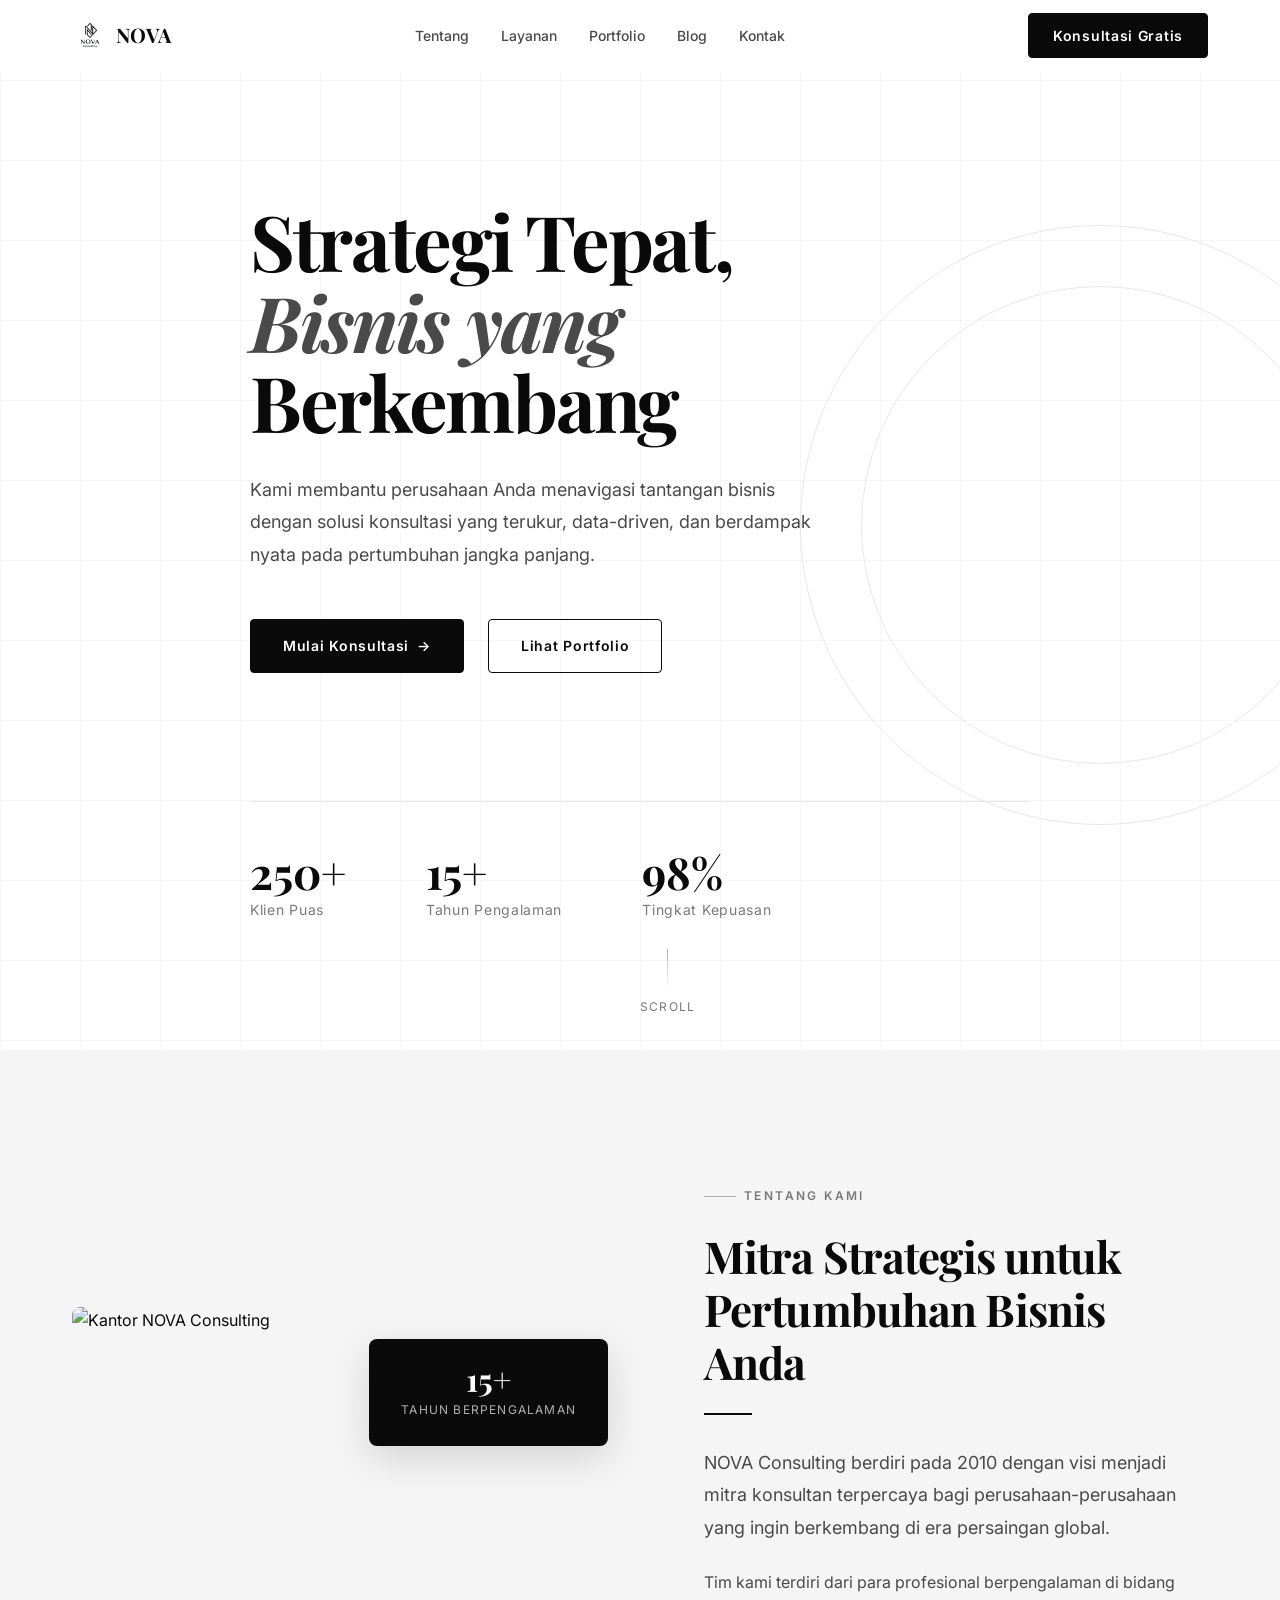
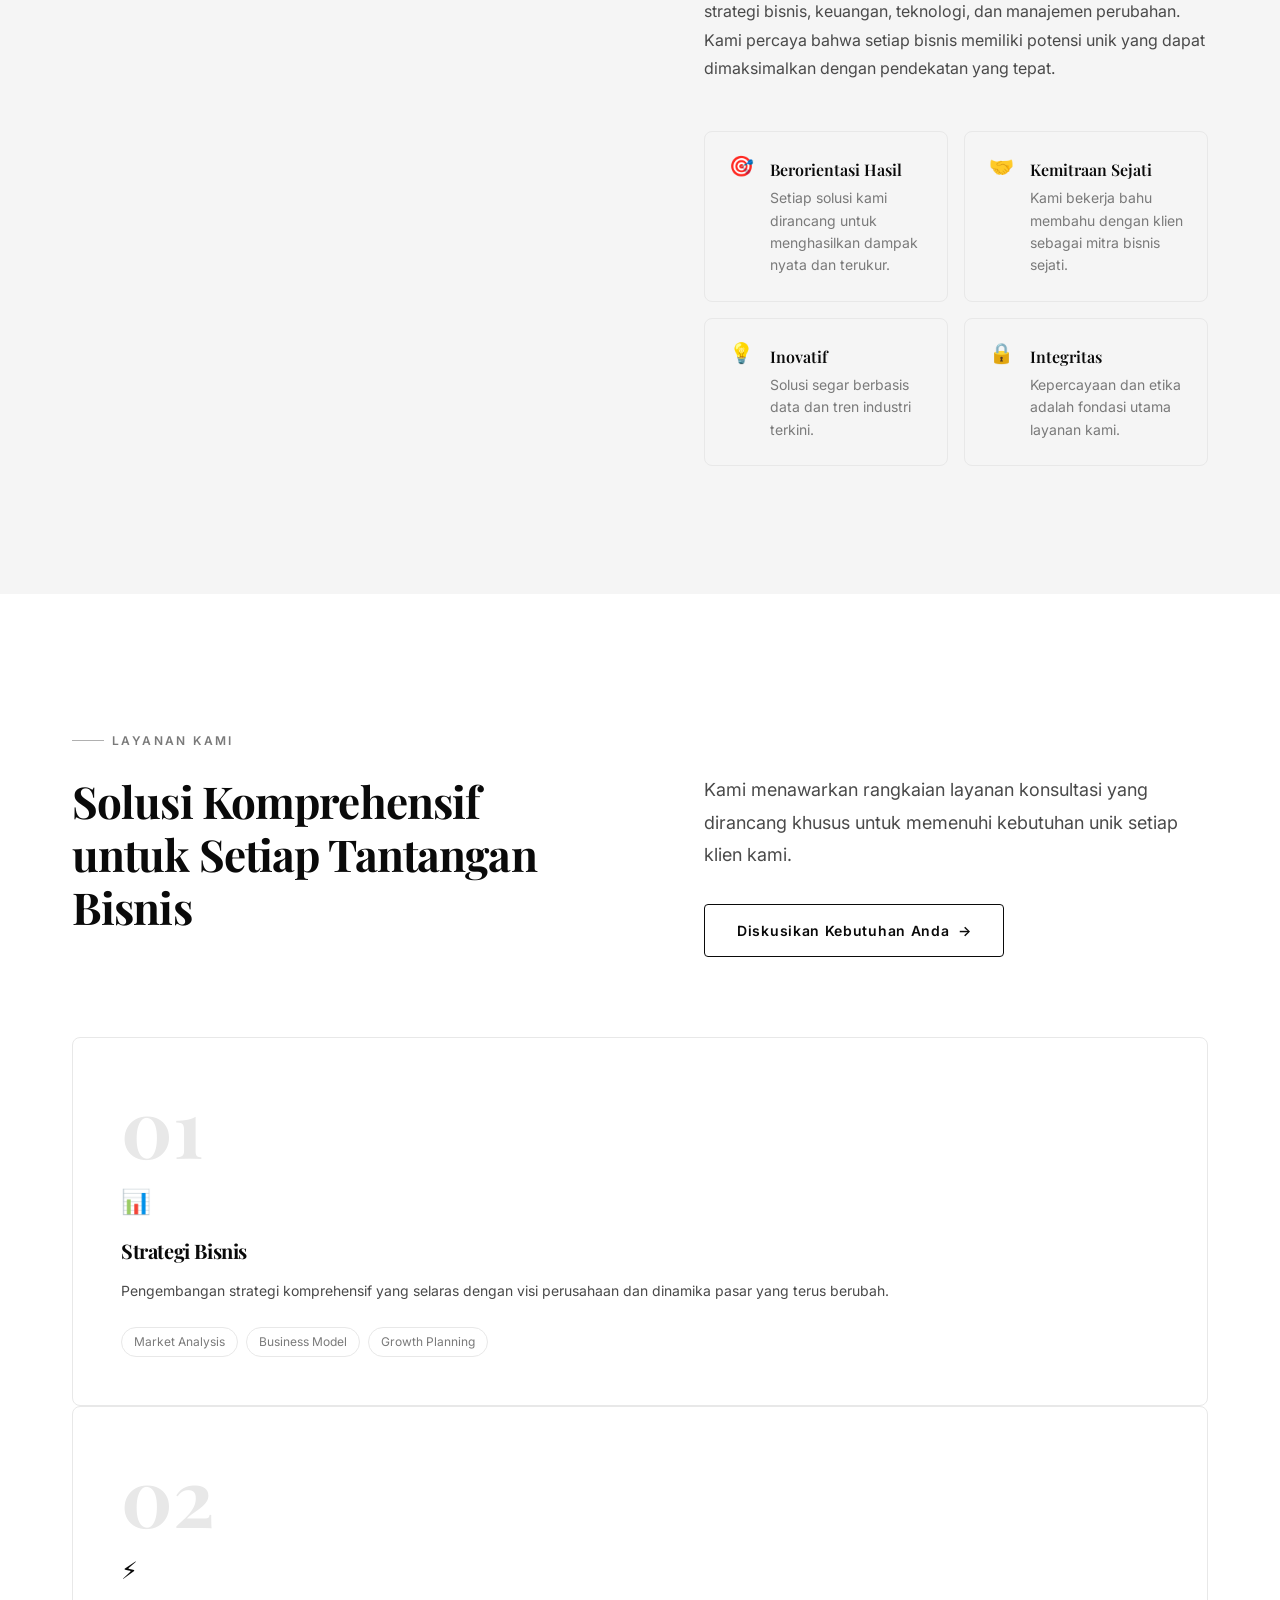
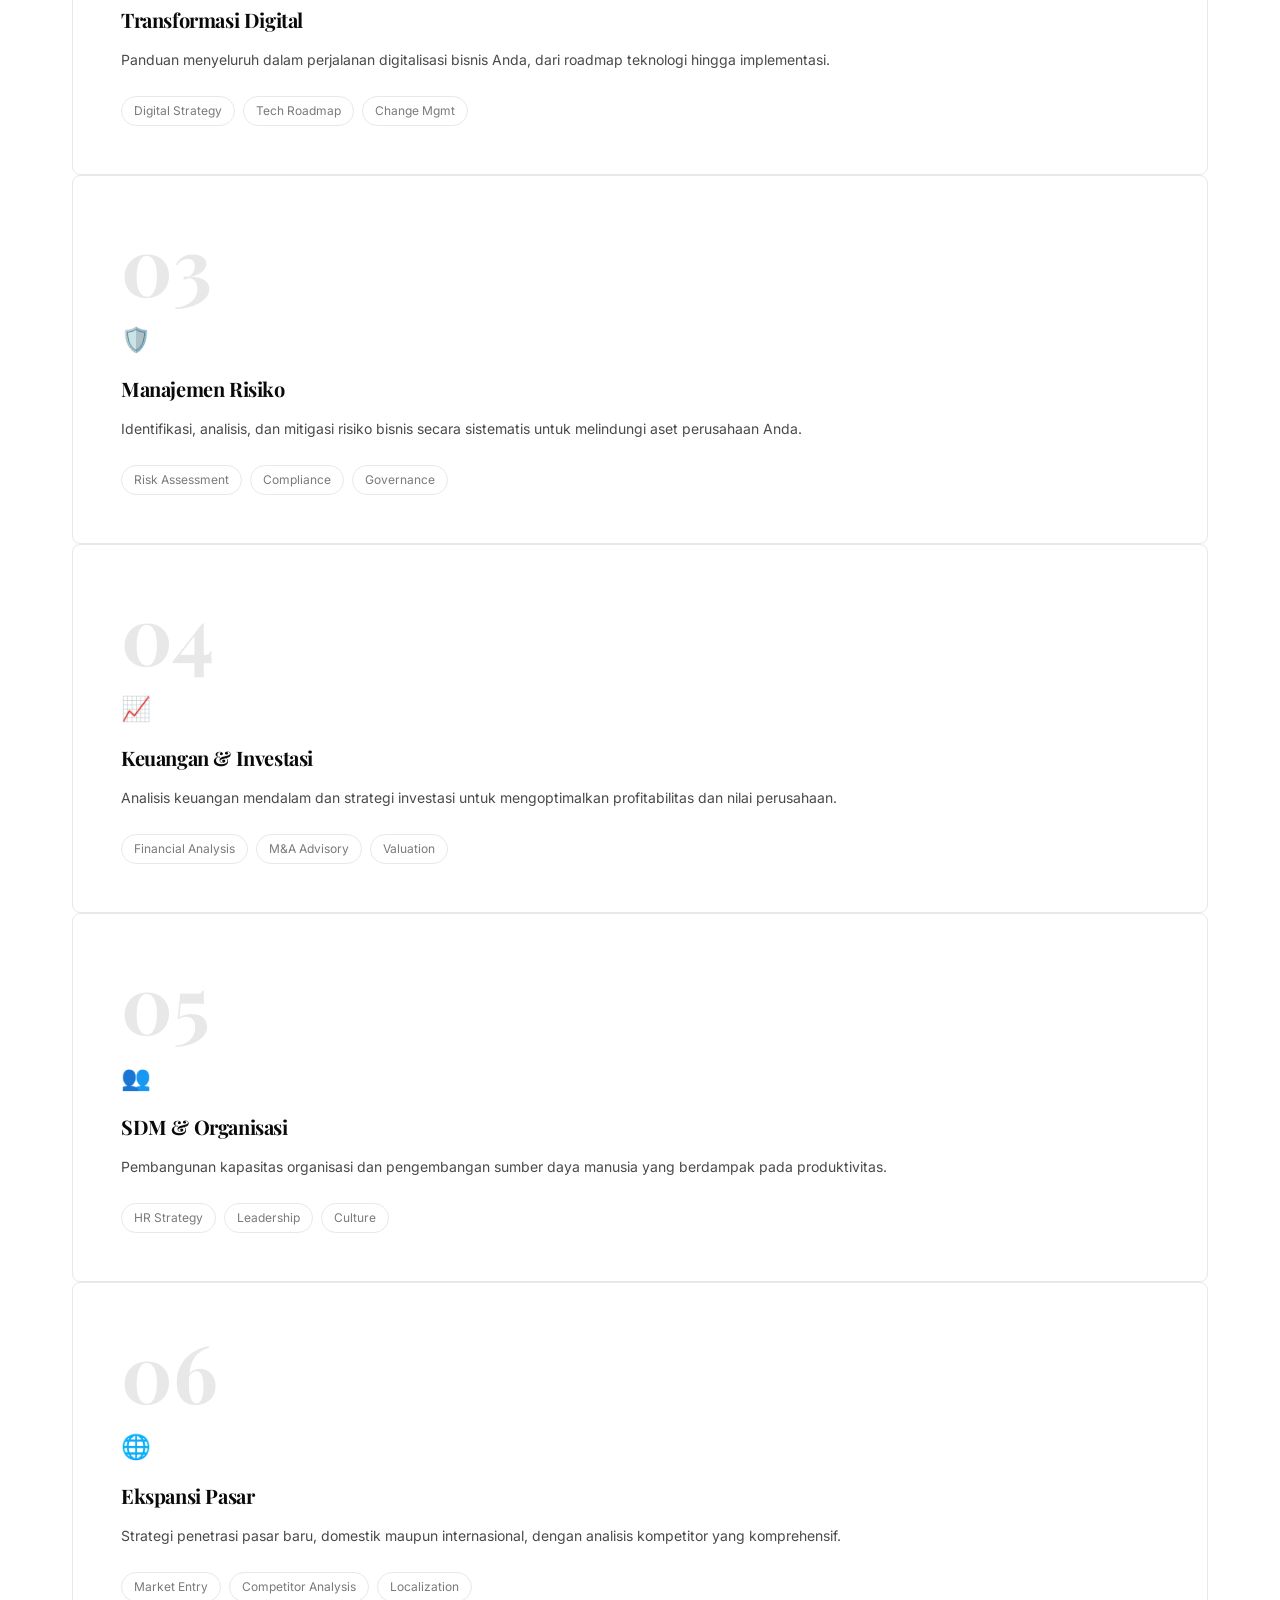
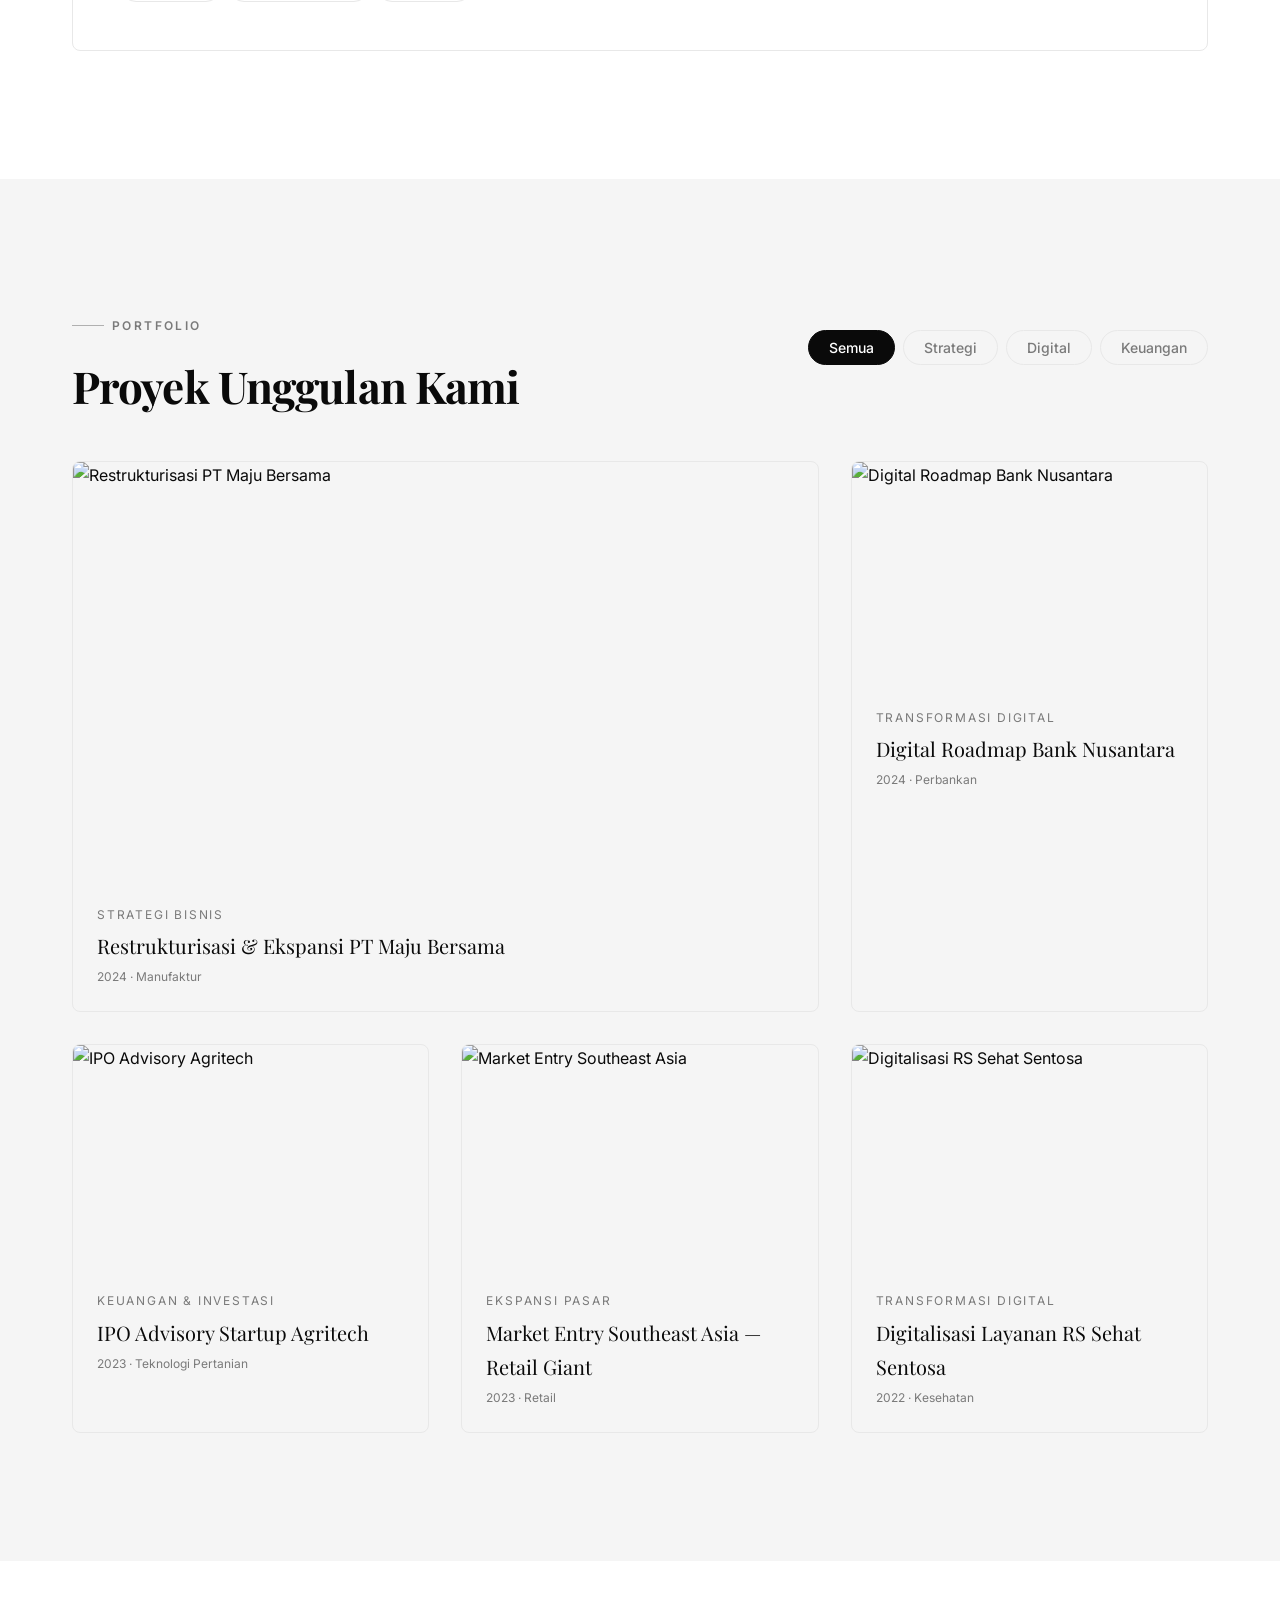
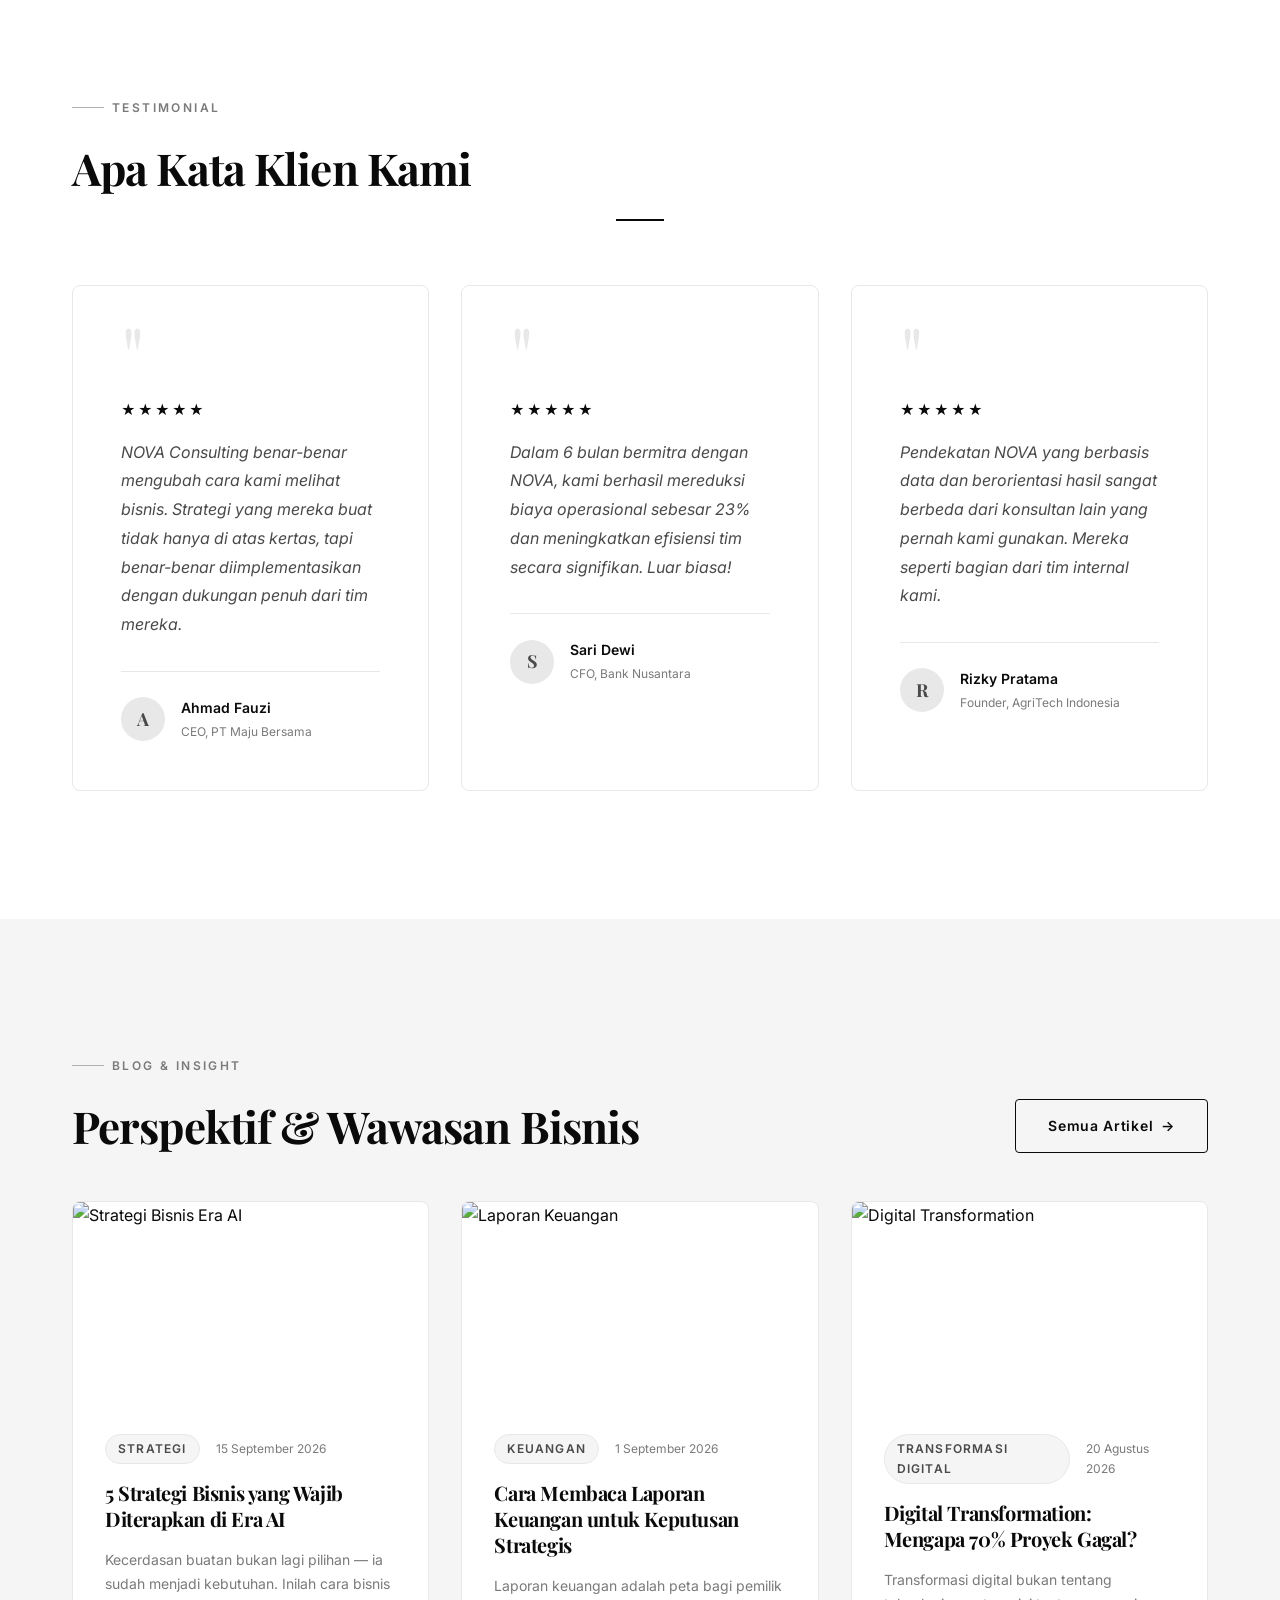
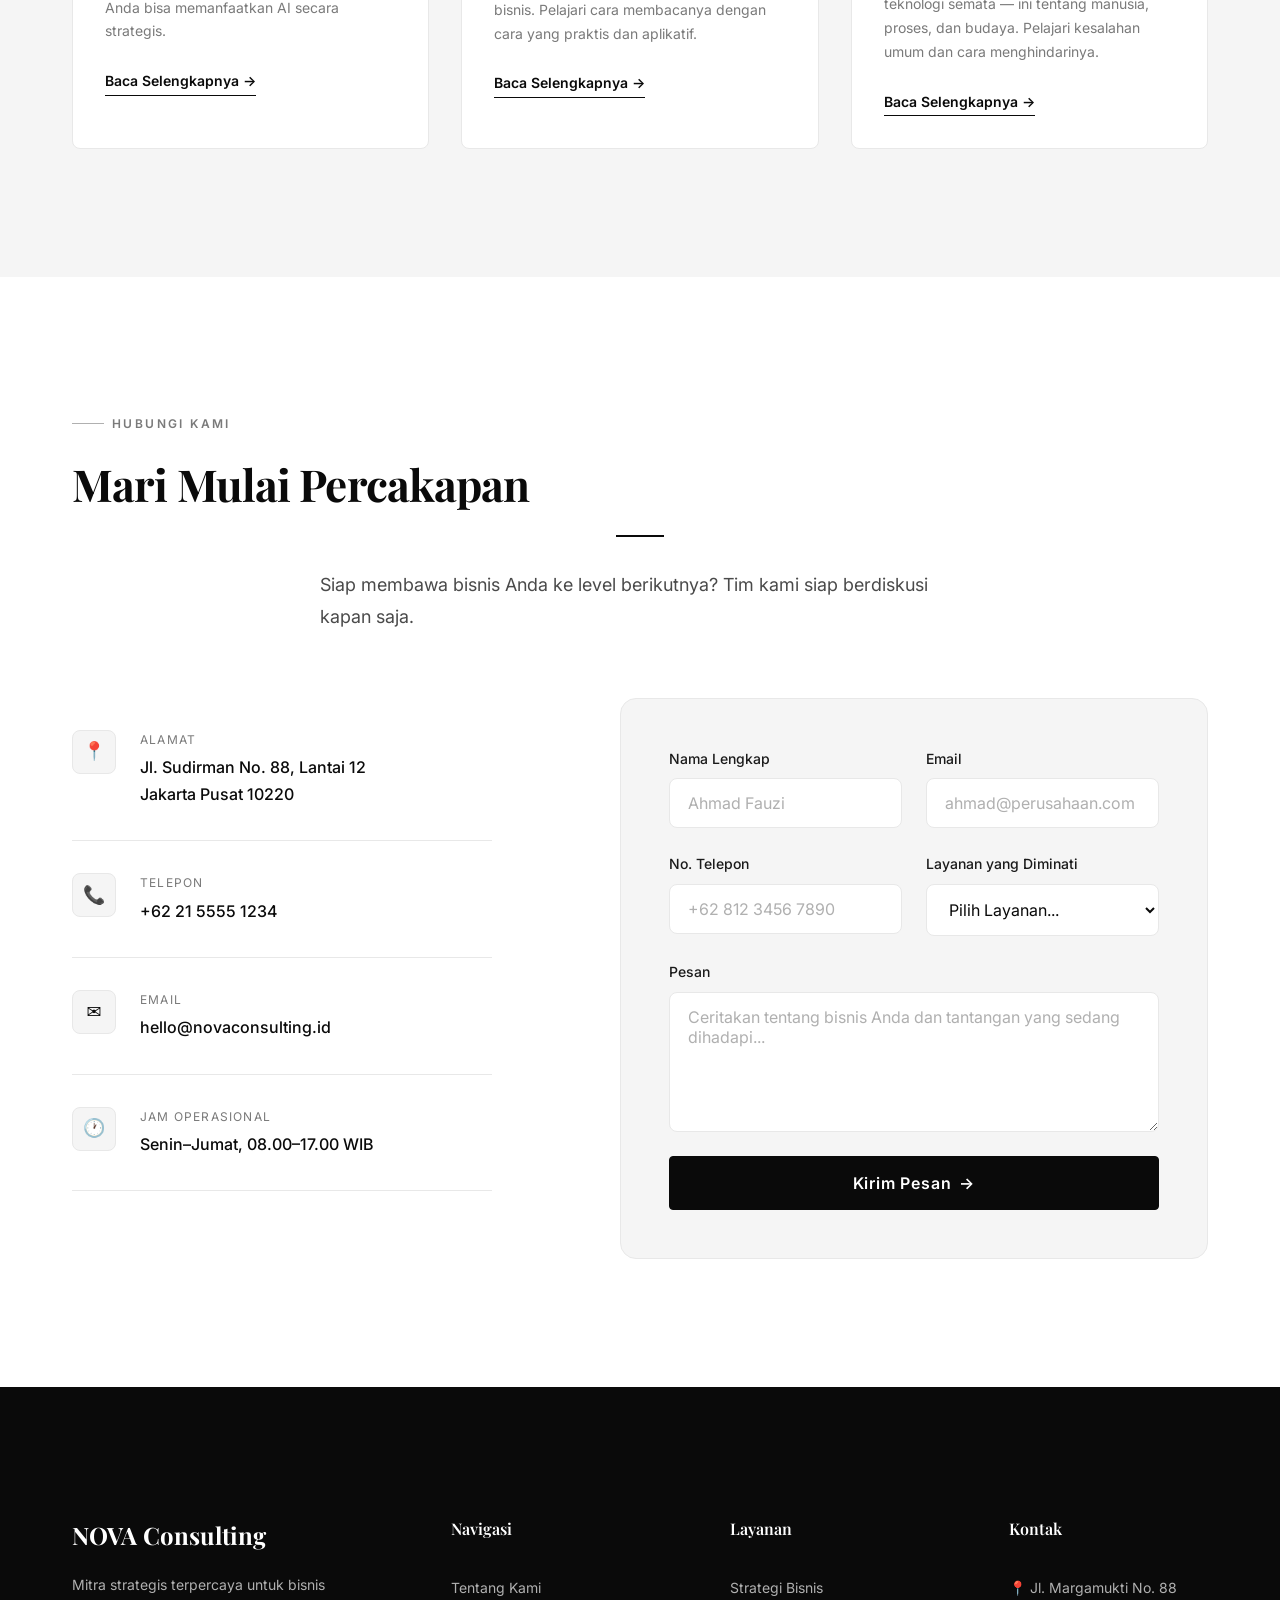
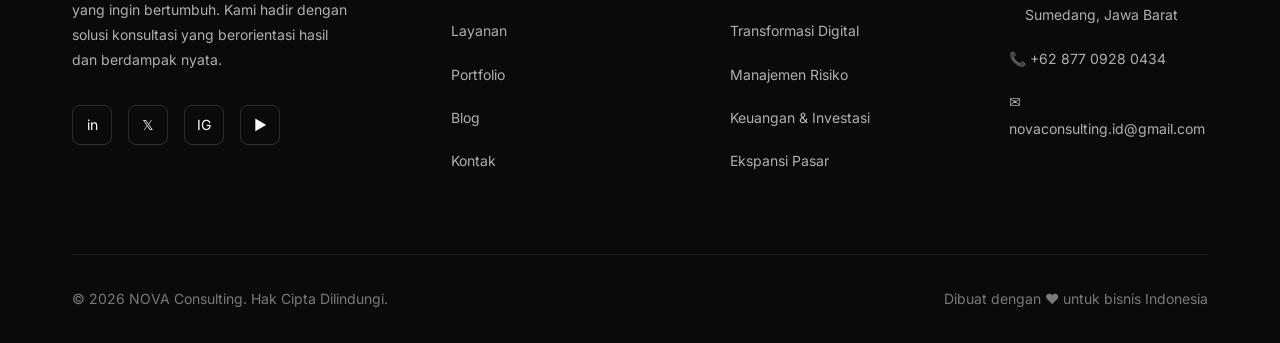
==== commit b625973e: "Update contact information and code formatting in index.html" ====
--- a/index.html
+++ b/index.html
@@ -1,18 +1,23 @@
-
 <!DOCTYPE html>
 <html lang="id">
+
 <head>
   <meta charset="UTF-8" />
   <meta name="viewport" content="width=device-width, initial-scale=1.0" />
   <title>NOVA Consulting — Solusi Konsultasi Profesional Terpercaya</title>
-  <meta name="description" content="NOVA Consulting adalah perusahaan konsultan profesional yang menyediakan layanan strategi bisnis, manajemen risiko, dan transformasi digital untuk mendorong pertumbuhan perusahaan Anda." />
-  <meta name="keywords" content="konsultan bisnis, strategi perusahaan, manajemen risiko, transformasi digital, NOVA Consulting" />
+  <meta name="description"
+    content="NOVA Consulting adalah perusahaan konsultan profesional yang menyediakan layanan strategi bisnis, manajemen risiko, dan transformasi digital untuk mendorong pertumbuhan perusahaan Anda." />
+  <meta name="keywords"
+    content="konsultan bisnis, strategi perusahaan, manajemen risiko, transformasi digital, NOVA Consulting" />
   <meta property="og:title" content="NOVA Consulting — Solusi Konsultasi Profesional" />
-  <meta property="og:description" content="Kami membantu bisnis Anda tumbuh melalui strategi yang tepat dan solusi yang terukur." />
+  <meta property="og:description"
+    content="Kami membantu bisnis Anda tumbuh melalui strategi yang tepat dan solusi yang terukur." />
   <meta property="og:type" content="website" />
-  <link rel="icon" href="data:image/svg+xml,<svg xmlns='http://www.w3.org/2000/svg' viewBox='0 0 100 100'><text y='.9em' font-size='90'>◈</text></svg>" />
+  <link rel="icon"
+    href="data:image/svg+xml,<svg xmlns='http://www.w3.org/2000/svg' viewBox='0 0 100 100'><text y='.9em' font-size='90'>◈</text></svg>" />
   <link rel="stylesheet" href="css/style.css" />
 </head>
+
 <body>
 
   <!-- ===================== NAVBAR ===================== -->
@@ -40,12 +45,13 @@
 
   <!-- Mobile Nav -->
   <nav class="nav-mobile" id="navMobile">
-    <a href="#about"     class="nav-link" id="mnav-about">Tentang</a>
-    <a href="#services"  class="nav-link" id="mnav-services">Layanan</a>
+    <a href="#about" class="nav-link" id="mnav-about">Tentang</a>
+    <a href="#services" class="nav-link" id="mnav-services">Layanan</a>
     <a href="#portfolio" class="nav-link" id="mnav-portfolio">Portfolio</a>
-    <a href="#blog"      class="nav-link" id="mnav-blog">Blog</a>
-    <a href="#contact"   class="nav-link" id="mnav-contact">Kontak</a>
-    <a href="#contact"   class="btn btn-primary" id="mnav-cta" style="justify-content:center;margin-top:0.5rem">Konsultasi Gratis</a>
+    <a href="#blog" class="nav-link" id="mnav-blog">Blog</a>
+    <a href="#contact" class="nav-link" id="mnav-contact">Kontak</a>
+    <a href="#contact" class="btn btn-primary" id="mnav-cta" style="justify-content:center;margin-top:0.5rem">Konsultasi
+      Gratis</a>
   </nav>
 
   <!-- ===================== HERO ===================== -->
@@ -61,7 +67,8 @@
           <em>Bisnis yang</em> Berkembang
         </h1>
         <p class="hero-desc">
-          Kami membantu perusahaan Anda menavigasi tantangan bisnis dengan solusi konsultasi yang terukur, data-driven, dan berdampak nyata pada pertumbuhan jangka panjang.
+          Kami membantu perusahaan Anda menavigasi tantangan bisnis dengan solusi konsultasi yang terukur, data-driven,
+          dan berdampak nyata pada pertumbuhan jangka panjang.
         </p>
         <div class="hero-actions">
           <a href="#contact" class="btn btn-primary" id="hero-cta">
@@ -99,11 +106,8 @@
     <div class="container">
       <div class="about-grid">
         <div class="about-image-wrapper reveal">
-          <img
-            src="https://images.unsplash.com/photo-1497366216548-37526070297c?w=800&q=80"
-            alt="Kantor NOVA Consulting"
-            class="about-img-real"
-          />
+          <img src="https://images.unsplash.com/photo-1497366216548-37526070297c?w=800&q=80"
+            alt="Kantor NOVA Consulting" class="about-img-real" />
           <div class="about-badge">
             <span class="about-badge-number">15+</span>
             <span class="about-badge-label">Tahun Berpengalaman</span>
@@ -114,17 +118,21 @@
           <h2 class="section-title">Mitra Strategis untuk Pertumbuhan Bisnis Anda</h2>
           <div class="divider"></div>
           <p class="section-desc" style="margin-bottom:1.5rem">
-            NOVA Consulting berdiri pada 2010 dengan visi menjadi mitra konsultan terpercaya bagi perusahaan-perusahaan yang ingin berkembang di era persaingan global.
+            NOVA Consulting berdiri pada 2010 dengan visi menjadi mitra konsultan terpercaya bagi perusahaan-perusahaan
+            yang ingin berkembang di era persaingan global.
           </p>
           <p style="font-size:1rem;color:#4a4a4a;line-height:1.8;margin-bottom:2rem">
-            Tim kami terdiri dari para profesional berpengalaman di bidang strategi bisnis, keuangan, teknologi, dan manajemen perubahan. Kami percaya bahwa setiap bisnis memiliki potensi unik yang dapat dimaksimalkan dengan pendekatan yang tepat.
+            Tim kami terdiri dari para profesional berpengalaman di bidang strategi bisnis, keuangan, teknologi, dan
+            manajemen perubahan. Kami percaya bahwa setiap bisnis memiliki potensi unik yang dapat dimaksimalkan dengan
+            pendekatan yang tepat.
           </p>
           <div class="about-values">
             <div class="about-value-item">
               <span class="about-value-icon">🎯</span>
               <div>
                 <div class="about-value-title">Berorientasi Hasil</div>
-                <div class="about-value-desc">Setiap solusi kami dirancang untuk menghasilkan dampak nyata dan terukur.</div>
+                <div class="about-value-desc">Setiap solusi kami dirancang untuk menghasilkan dampak nyata dan terukur.
+                </div>
               </div>
             </div>
             <div class="about-value-item">
@@ -164,9 +172,11 @@
         </div>
         <div class="reveal reveal-delay-2">
           <p class="section-desc">
-            Kami menawarkan rangkaian layanan konsultasi yang dirancang khusus untuk memenuhi kebutuhan unik setiap klien kami.
+            Kami menawarkan rangkaian layanan konsultasi yang dirancang khusus untuk memenuhi kebutuhan unik setiap
+            klien kami.
           </p>
-          <a href="#contact" class="btn btn-outline" style="margin-top:2rem" id="services-cta">Diskusikan Kebutuhan Anda <span class="btn-arrow">→</span></a>
+          <a href="#contact" class="btn btn-outline" style="margin-top:2rem" id="services-cta">Diskusikan Kebutuhan Anda
+            <span class="btn-arrow">→</span></a>
         </div>
       </div>
       <div class="grid-3">
@@ -174,7 +184,8 @@
           <div class="service-number">01</div>
           <div class="service-icon">📊</div>
           <h3 class="service-title">Strategi Bisnis</h3>
-          <p class="service-desc">Pengembangan strategi komprehensif yang selaras dengan visi perusahaan dan dinamika pasar yang terus berubah.</p>
+          <p class="service-desc">Pengembangan strategi komprehensif yang selaras dengan visi perusahaan dan dinamika
+            pasar yang terus berubah.</p>
           <div class="service-tags">
             <span class="service-tag">Market Analysis</span>
             <span class="service-tag">Business Model</span>
@@ -185,7 +196,8 @@
           <div class="service-number">02</div>
           <div class="service-icon">⚡</div>
           <h3 class="service-title">Transformasi Digital</h3>
-          <p class="service-desc">Panduan menyeluruh dalam perjalanan digitalisasi bisnis Anda, dari roadmap teknologi hingga implementasi.</p>
+          <p class="service-desc">Panduan menyeluruh dalam perjalanan digitalisasi bisnis Anda, dari roadmap teknologi
+            hingga implementasi.</p>
           <div class="service-tags">
             <span class="service-tag">Digital Strategy</span>
             <span class="service-tag">Tech Roadmap</span>
@@ -196,7 +208,8 @@
           <div class="service-number">03</div>
           <div class="service-icon">🛡️</div>
           <h3 class="service-title">Manajemen Risiko</h3>
-          <p class="service-desc">Identifikasi, analisis, dan mitigasi risiko bisnis secara sistematis untuk melindungi aset perusahaan Anda.</p>
+          <p class="service-desc">Identifikasi, analisis, dan mitigasi risiko bisnis secara sistematis untuk melindungi
+            aset perusahaan Anda.</p>
           <div class="service-tags">
             <span class="service-tag">Risk Assessment</span>
             <span class="service-tag">Compliance</span>
@@ -207,7 +220,8 @@
           <div class="service-number">04</div>
           <div class="service-icon">📈</div>
           <h3 class="service-title">Keuangan &amp; Investasi</h3>
-          <p class="service-desc">Analisis keuangan mendalam dan strategi investasi untuk mengoptimalkan profitabilitas dan nilai perusahaan.</p>
+          <p class="service-desc">Analisis keuangan mendalam dan strategi investasi untuk mengoptimalkan profitabilitas
+            dan nilai perusahaan.</p>
           <div class="service-tags">
             <span class="service-tag">Financial Analysis</span>
             <span class="service-tag">M&amp;A Advisory</span>
@@ -218,7 +232,8 @@
           <div class="service-number">05</div>
           <div class="service-icon">👥</div>
           <h3 class="service-title">SDM &amp; Organisasi</h3>
-          <p class="service-desc">Pembangunan kapasitas organisasi dan pengembangan sumber daya manusia yang berdampak pada produktivitas.</p>
+          <p class="service-desc">Pembangunan kapasitas organisasi dan pengembangan sumber daya manusia yang berdampak
+            pada produktivitas.</p>
           <div class="service-tags">
             <span class="service-tag">HR Strategy</span>
             <span class="service-tag">Leadership</span>
@@ -229,7 +244,8 @@
           <div class="service-number">06</div>
           <div class="service-icon">🌐</div>
           <h3 class="service-title">Ekspansi Pasar</h3>
-          <p class="service-desc">Strategi penetrasi pasar baru, domestik maupun internasional, dengan analisis kompetitor yang komprehensif.</p>
+          <p class="service-desc">Strategi penetrasi pasar baru, domestik maupun internasional, dengan analisis
+            kompetitor yang komprehensif.</p>
           <div class="service-tags">
             <span class="service-tag">Market Entry</span>
             <span class="service-tag">Competitor Analysis</span>
@@ -260,7 +276,8 @@
       <div class="portfolio-grid">
         <div class="portfolio-card portfolio-card--large reveal" data-category="strategy" id="portfolio-1">
           <div class="portfolio-image-wrap">
-            <img src="https://images.unsplash.com/photo-1581091226825-a6a2a5aee158?w=900&q=80" alt="Restrukturisasi PT Maju Bersama" class="portfolio-img-real" style="aspect-ratio:16/9" />
+            <img src="https://images.unsplash.com/photo-1581091226825-a6a2a5aee158?w=900&q=80"
+              alt="Restrukturisasi PT Maju Bersama" class="portfolio-img-real" style="aspect-ratio:16/9" />
           </div>
           <div class="portfolio-body">
             <div class="portfolio-category">Strategi Bisnis</div>
@@ -270,7 +287,8 @@
         </div>
         <div class="portfolio-card reveal reveal-delay-1" data-category="digital" id="portfolio-2">
           <div class="portfolio-image-wrap">
-            <img src="https://images.unsplash.com/photo-1518770660439-4636190af475?w=700&q=80" alt="Digital Roadmap Bank Nusantara" class="portfolio-img-real" />
+            <img src="https://images.unsplash.com/photo-1518770660439-4636190af475?w=700&q=80"
+              alt="Digital Roadmap Bank Nusantara" class="portfolio-img-real" />
           </div>
           <div class="portfolio-body">
             <div class="portfolio-category">Transformasi Digital</div>
@@ -280,7 +298,8 @@
         </div>
         <div class="portfolio-card reveal" data-category="finance" id="portfolio-3">
           <div class="portfolio-image-wrap">
-            <img src="https://images.unsplash.com/photo-1611974789855-9c2a0a7236a3?w=700&q=80" alt="IPO Advisory Agritech" class="portfolio-img-real" />
+            <img src="https://images.unsplash.com/photo-1611974789855-9c2a0a7236a3?w=700&q=80"
+              alt="IPO Advisory Agritech" class="portfolio-img-real" />
           </div>
           <div class="portfolio-body">
             <div class="portfolio-category">Keuangan &amp; Investasi</div>
@@ -290,7 +309,8 @@
         </div>
         <div class="portfolio-card reveal reveal-delay-1" data-category="strategy" id="portfolio-4">
           <div class="portfolio-image-wrap">
-            <img src="https://images.unsplash.com/photo-1441986300917-64674bd600d8?w=700&q=80" alt="Market Entry Southeast Asia" class="portfolio-img-real" />
+            <img src="https://images.unsplash.com/photo-1441986300917-64674bd600d8?w=700&q=80"
+              alt="Market Entry Southeast Asia" class="portfolio-img-real" />
           </div>
           <div class="portfolio-body">
             <div class="portfolio-category">Ekspansi Pasar</div>
@@ -300,7 +320,8 @@
         </div>
         <div class="portfolio-card reveal reveal-delay-2" data-category="digital" id="portfolio-5">
           <div class="portfolio-image-wrap">
-            <img src="https://images.unsplash.com/photo-1576091160550-2173dba999ef?w=700&q=80" alt="Digitalisasi RS Sehat Sentosa" class="portfolio-img-real" />
+            <img src="https://images.unsplash.com/photo-1576091160550-2173dba999ef?w=700&q=80"
+              alt="Digitalisasi RS Sehat Sentosa" class="portfolio-img-real" />
           </div>
           <div class="portfolio-body">
             <div class="portfolio-category">Transformasi Digital</div>
@@ -324,7 +345,9 @@
         <div class="testimonial-card reveal" id="testimonial-1">
           <span class="testimonial-quote">"</span>
           <div class="stars">★★★★★</div>
-          <p class="testimonial-text">NOVA Consulting benar-benar mengubah cara kami melihat bisnis. Strategi yang mereka buat tidak hanya di atas kertas, tapi benar-benar diimplementasikan dengan dukungan penuh dari tim mereka.</p>
+          <p class="testimonial-text">NOVA Consulting benar-benar mengubah cara kami melihat bisnis. Strategi yang
+            mereka buat tidak hanya di atas kertas, tapi benar-benar diimplementasikan dengan dukungan penuh dari tim
+            mereka.</p>
           <div class="testimonial-author">
             <div class="testimonial-avatar">A</div>
             <div>
@@ -336,7 +359,8 @@
         <div class="testimonial-card reveal reveal-delay-1" id="testimonial-2">
           <span class="testimonial-quote">"</span>
           <div class="stars">★★★★★</div>
-          <p class="testimonial-text">Dalam 6 bulan bermitra dengan NOVA, kami berhasil mereduksi biaya operasional sebesar 23% dan meningkatkan efisiensi tim secara signifikan. Luar biasa!</p>
+          <p class="testimonial-text">Dalam 6 bulan bermitra dengan NOVA, kami berhasil mereduksi biaya operasional
+            sebesar 23% dan meningkatkan efisiensi tim secara signifikan. Luar biasa!</p>
           <div class="testimonial-author">
             <div class="testimonial-avatar">S</div>
             <div>
@@ -348,7 +372,8 @@
         <div class="testimonial-card reveal reveal-delay-2" id="testimonial-3">
           <span class="testimonial-quote">"</span>
           <div class="stars">★★★★★</div>
-          <p class="testimonial-text">Pendekatan NOVA yang berbasis data dan berorientasi hasil sangat berbeda dari konsultan lain yang pernah kami gunakan. Mereka seperti bagian dari tim internal kami.</p>
+          <p class="testimonial-text">Pendekatan NOVA yang berbasis data dan berorientasi hasil sangat berbeda dari
+            konsultan lain yang pernah kami gunakan. Mereka seperti bagian dari tim internal kami.</p>
           <div class="testimonial-author">
             <div class="testimonial-avatar">R</div>
             <div>
@@ -376,7 +401,8 @@
       <div class="blog-grid">
         <article class="blog-card reveal" id="blog-1">
           <div class="blog-image-wrap">
-            <img src="https://images.unsplash.com/photo-1677442135703-1787eea5ce01?w=700&q=80" alt="Strategi Bisnis Era AI" class="blog-img-real" />
+            <img src="https://images.unsplash.com/photo-1677442135703-1787eea5ce01?w=700&q=80"
+              alt="Strategi Bisnis Era AI" class="blog-img-real" />
           </div>
           <div class="blog-body">
             <div class="blog-meta">
@@ -384,13 +410,15 @@
               <span class="blog-date">15 September 2026</span>
             </div>
             <h3 class="blog-title">5 Strategi Bisnis yang Wajib Diterapkan di Era AI</h3>
-            <p class="blog-excerpt">Kecerdasan buatan bukan lagi pilihan — ia sudah menjadi kebutuhan. Inilah cara bisnis Anda bisa memanfaatkan AI secara strategis.</p>
+            <p class="blog-excerpt">Kecerdasan buatan bukan lagi pilihan — ia sudah menjadi kebutuhan. Inilah cara
+              bisnis Anda bisa memanfaatkan AI secara strategis.</p>
             <a href="pages/blog.html#article-1" class="blog-read-more" id="blog-read-1">Baca Selengkapnya →</a>
           </div>
         </article>
         <article class="blog-card reveal reveal-delay-1" id="blog-2">
           <div class="blog-image-wrap">
-            <img src="https://images.unsplash.com/photo-1554224155-6726b3ff858f?w=700&q=80" alt="Laporan Keuangan" class="blog-img-real" />
+            <img src="https://images.unsplash.com/photo-1554224155-6726b3ff858f?w=700&q=80" alt="Laporan Keuangan"
+              class="blog-img-real" />
           </div>
           <div class="blog-body">
             <div class="blog-meta">
@@ -398,13 +426,15 @@
               <span class="blog-date">1 September 2026</span>
             </div>
             <h3 class="blog-title">Cara Membaca Laporan Keuangan untuk Keputusan Strategis</h3>
-            <p class="blog-excerpt">Laporan keuangan adalah peta bagi pemilik bisnis. Pelajari cara membacanya dengan cara yang praktis dan aplikatif.</p>
+            <p class="blog-excerpt">Laporan keuangan adalah peta bagi pemilik bisnis. Pelajari cara membacanya dengan
+              cara yang praktis dan aplikatif.</p>
             <a href="pages/blog.html#article-2" class="blog-read-more" id="blog-read-2">Baca Selengkapnya →</a>
           </div>
         </article>
         <article class="blog-card reveal reveal-delay-2" id="blog-3">
           <div class="blog-image-wrap">
-            <img src="https://images.unsplash.com/photo-1519389950473-47ba0277781c?w=700&q=80" alt="Digital Transformation" class="blog-img-real" />
+            <img src="https://images.unsplash.com/photo-1519389950473-47ba0277781c?w=700&q=80"
+              alt="Digital Transformation" class="blog-img-real" />
           </div>
           <div class="blog-body">
             <div class="blog-meta">
@@ -412,7 +442,8 @@
               <span class="blog-date">20 Agustus 2026</span>
             </div>
             <h3 class="blog-title">Digital Transformation: Mengapa 70% Proyek Gagal?</h3>
-            <p class="blog-excerpt">Transformasi digital bukan tentang teknologi semata — ini tentang manusia, proses, dan budaya. Pelajari kesalahan umum dan cara menghindarinya.</p>
+            <p class="blog-excerpt">Transformasi digital bukan tentang teknologi semata — ini tentang manusia, proses,
+              dan budaya. Pelajari kesalahan umum dan cara menghindarinya.</p>
             <a href="pages/blog.html#article-3" class="blog-read-more" id="blog-read-3">Baca Selengkapnya →</a>
           </div>
         </article>
@@ -427,7 +458,8 @@
         <span class="section-label" style="justify-content:center">Hubungi Kami</span>
         <h2 class="section-title">Mari Mulai Percakapan</h2>
         <div class="divider divider--center"></div>
-        <p class="section-desc" style="margin:0 auto">Siap membawa bisnis Anda ke level berikutnya? Tim kami siap berdiskusi kapan saja.</p>
+        <p class="section-desc" style="margin:0 auto">Siap membawa bisnis Anda ke level berikutnya? Tim kami siap
+          berdiskusi kapan saja.</p>
       </div>
       <div class="contact-grid">
         <div class="reveal">
@@ -465,11 +497,13 @@
             <div class="form-row">
               <div class="form-group">
                 <label class="form-label" for="contactName">Nama Lengkap</label>
-                <input type="text" id="contactName" name="name" class="form-control" placeholder="Ahmad Fauzi" required />
+                <input type="text" id="contactName" name="name" class="form-control" placeholder="Ahmad Fauzi"
+                  required />
               </div>
               <div class="form-group">
                 <label class="form-label" for="contactEmail">Email</label>
-                <input type="email" id="contactEmail" name="email" class="form-control" placeholder="ahmad@perusahaan.com" required />
+                <input type="email" id="contactEmail" name="email" class="form-control"
+                  placeholder="ahmad@perusahaan.com" required />
               </div>
             </div>
             <div class="form-row">
@@ -492,7 +526,8 @@
             </div>
             <div class="form-group">
               <label class="form-label" for="contactMessage">Pesan</label>
-              <textarea id="contactMessage" name="message" class="form-control" placeholder="Ceritakan tentang bisnis Anda dan tantangan yang sedang dihadapi..." required></textarea>
+              <textarea id="contactMessage" name="message" class="form-control"
+                placeholder="Ceritakan tentang bisnis Anda dan tantangan yang sedang dihadapi..." required></textarea>
             </div>
             <button type="submit" class="btn btn-primary form-submit" id="contactSubmit">
               Kirim Pesan <span class="btn-arrow">→</span>
@@ -501,7 +536,8 @@
           <div class="form-success" id="formSuccess">
             <div class="form-success-icon">✅</div>
             <h3 style="font-family:'Playfair Display',serif;font-size:1.5rem;margin-bottom:0.75rem">Pesan Terkirim!</h3>
-            <p style="color:#7a7a7a">Terima kasih telah menghubungi kami. Tim NOVA akan merespons dalam 1x24 jam kerja.</p>
+            <p style="color:#7a7a7a">Terima kasih telah menghubungi kami. Tim NOVA akan merespons dalam 1x24 jam kerja.
+            </p>
           </div>
         </div>
       </div>
@@ -514,7 +550,8 @@
       <div class="footer-main">
         <div class="footer-brand">
           <span class="footer-brand-name">NOVA Consulting</span>
-          <p>Mitra strategis terpercaya untuk bisnis yang ingin bertumbuh. Kami hadir dengan solusi konsultasi yang berorientasi hasil dan berdampak nyata.</p>
+          <p>Mitra strategis terpercaya untuk bisnis yang ingin bertumbuh. Kami hadir dengan solusi konsultasi yang
+            berorientasi hasil dan berdampak nyata.</p>
           <div class="footer-social">
             <a href="#" class="social-link" id="footer-linkedin" aria-label="LinkedIn">in</a>
             <a href="#" class="social-link" id="footer-twitter" aria-label="Twitter">𝕏</a>
@@ -525,11 +562,11 @@
         <div class="footer-col">
           <div class="footer-col-title">Navigasi</div>
           <ul class="footer-links">
-            <li><a href="#about"     class="footer-link" id="footer-nav-about">Tentang Kami</a></li>
-            <li><a href="#services"  class="footer-link" id="footer-nav-services">Layanan</a></li>
+            <li><a href="#about" class="footer-link" id="footer-nav-about">Tentang Kami</a></li>
+            <li><a href="#services" class="footer-link" id="footer-nav-services">Layanan</a></li>
             <li><a href="#portfolio" class="footer-link" id="footer-nav-portfolio">Portfolio</a></li>
-            <li><a href="#blog"      class="footer-link" id="footer-nav-blog">Blog</a></li>
-            <li><a href="#contact"   class="footer-link" id="footer-nav-contact">Kontak</a></li>
+            <li><a href="#blog" class="footer-link" id="footer-nav-blog">Blog</a></li>
+            <li><a href="#contact" class="footer-link" id="footer-nav-contact">Kontak</a></li>
           </ul>
         </div>
         <div class="footer-col">
@@ -545,9 +582,11 @@
         <div class="footer-col">
           <div class="footer-col-title">Kontak</div>
           <ul class="footer-links">
-            <li><span class="footer-link">📍 Jl. Sudirman No. 88<br>&nbsp;&nbsp;&nbsp;&nbsp;Jakarta Pusat 10220</span></li>
-            <li><a href="tel:+622155551234" class="footer-link" id="footer-tel">📞 +62 21 5555 1234</a></li>
-            <li><a href="mailto:hello@novaconsulting.id" class="footer-link" id="footer-mail">✉️ hello@novaconsulting.id</a></li>
+            <li><span class="footer-link">📍 Jl. Margamukti No. 88<br>&nbsp;&nbsp;&nbsp;&nbsp;Sumedang, Jawa
+                Barat</span></li>
+            <li><a href="tel:+6287709280434" class="footer-link" id="footer-tel">📞 +62 877 0928 0434</a></li>
+            <li><a href="mailto:novaconsulting.id@gmail.com" class="footer-link" id="footer-mail">✉️
+                novaconsulting.id@gmail.com</a></li>
           </ul>
         </div>
       </div>
@@ -563,4 +602,5 @@
 
   <script src="js/main.js"></script>
 </body>
-</html>
+
+</html>
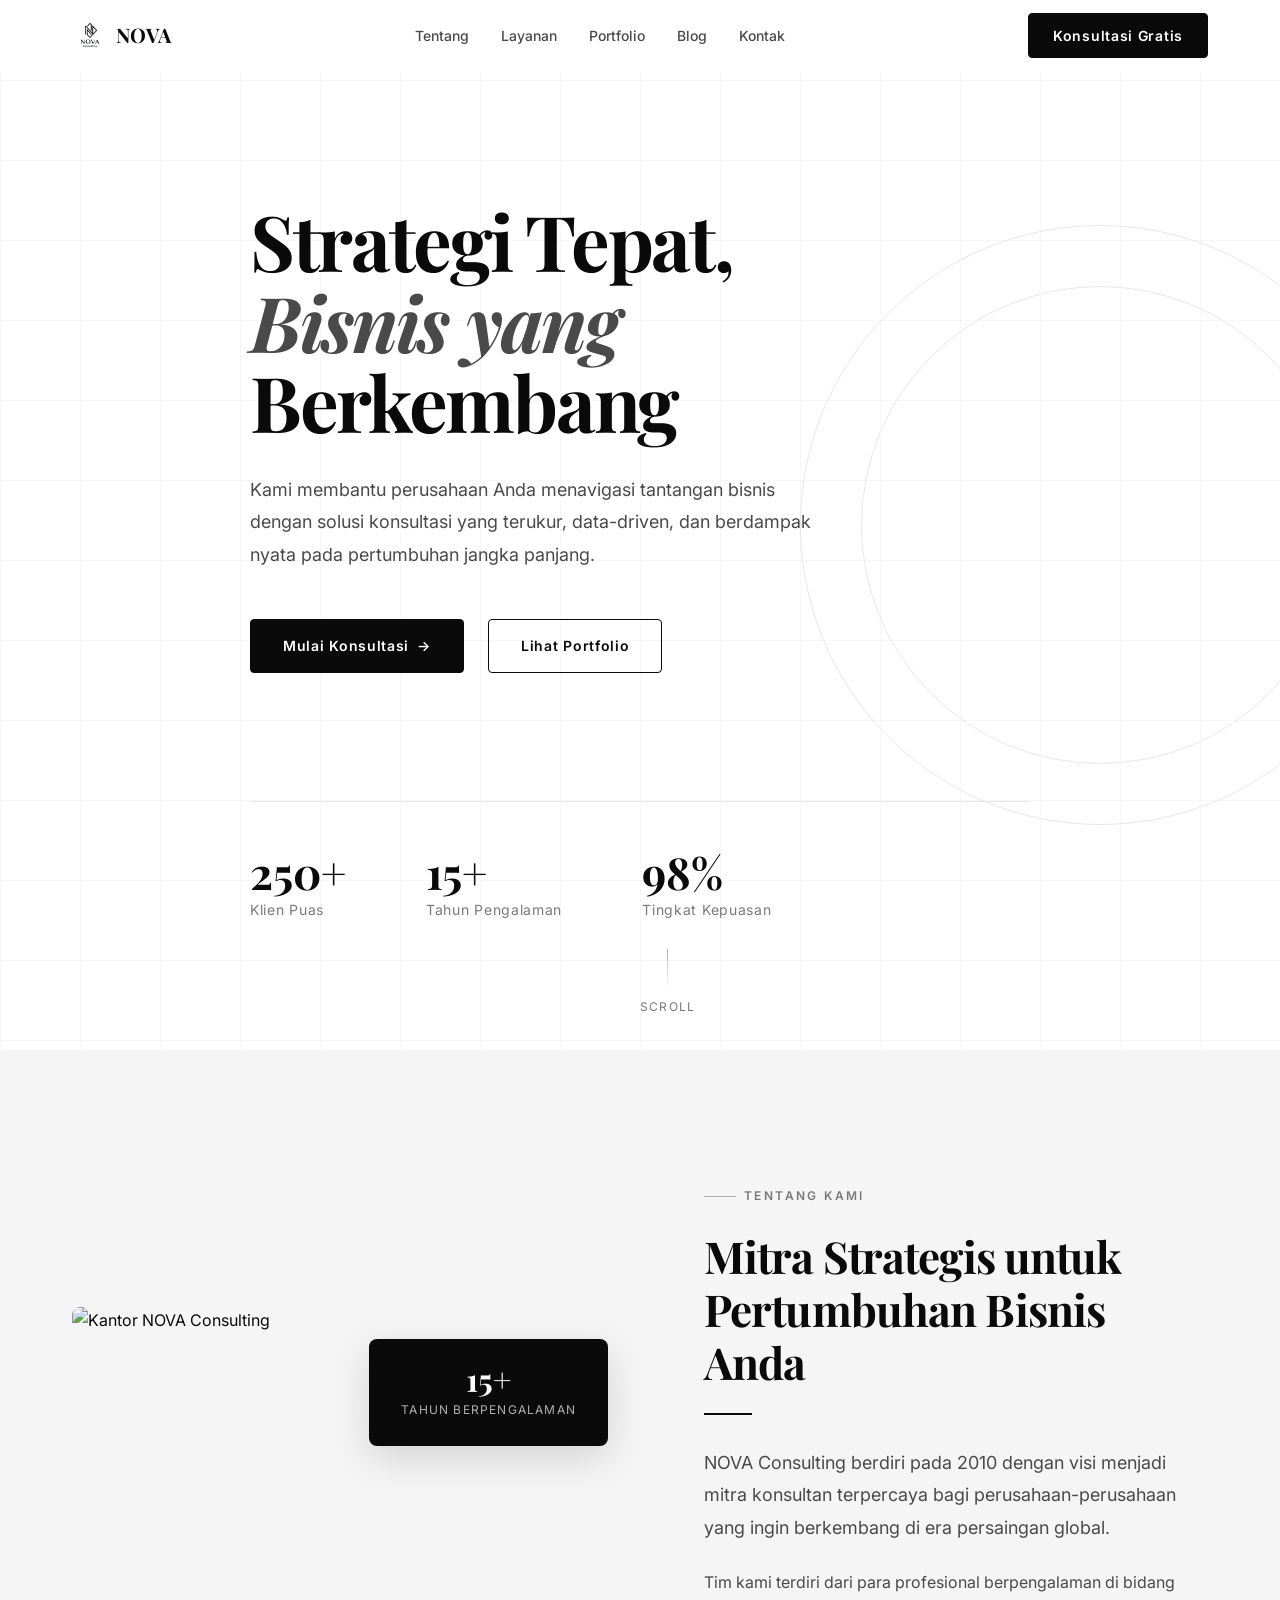
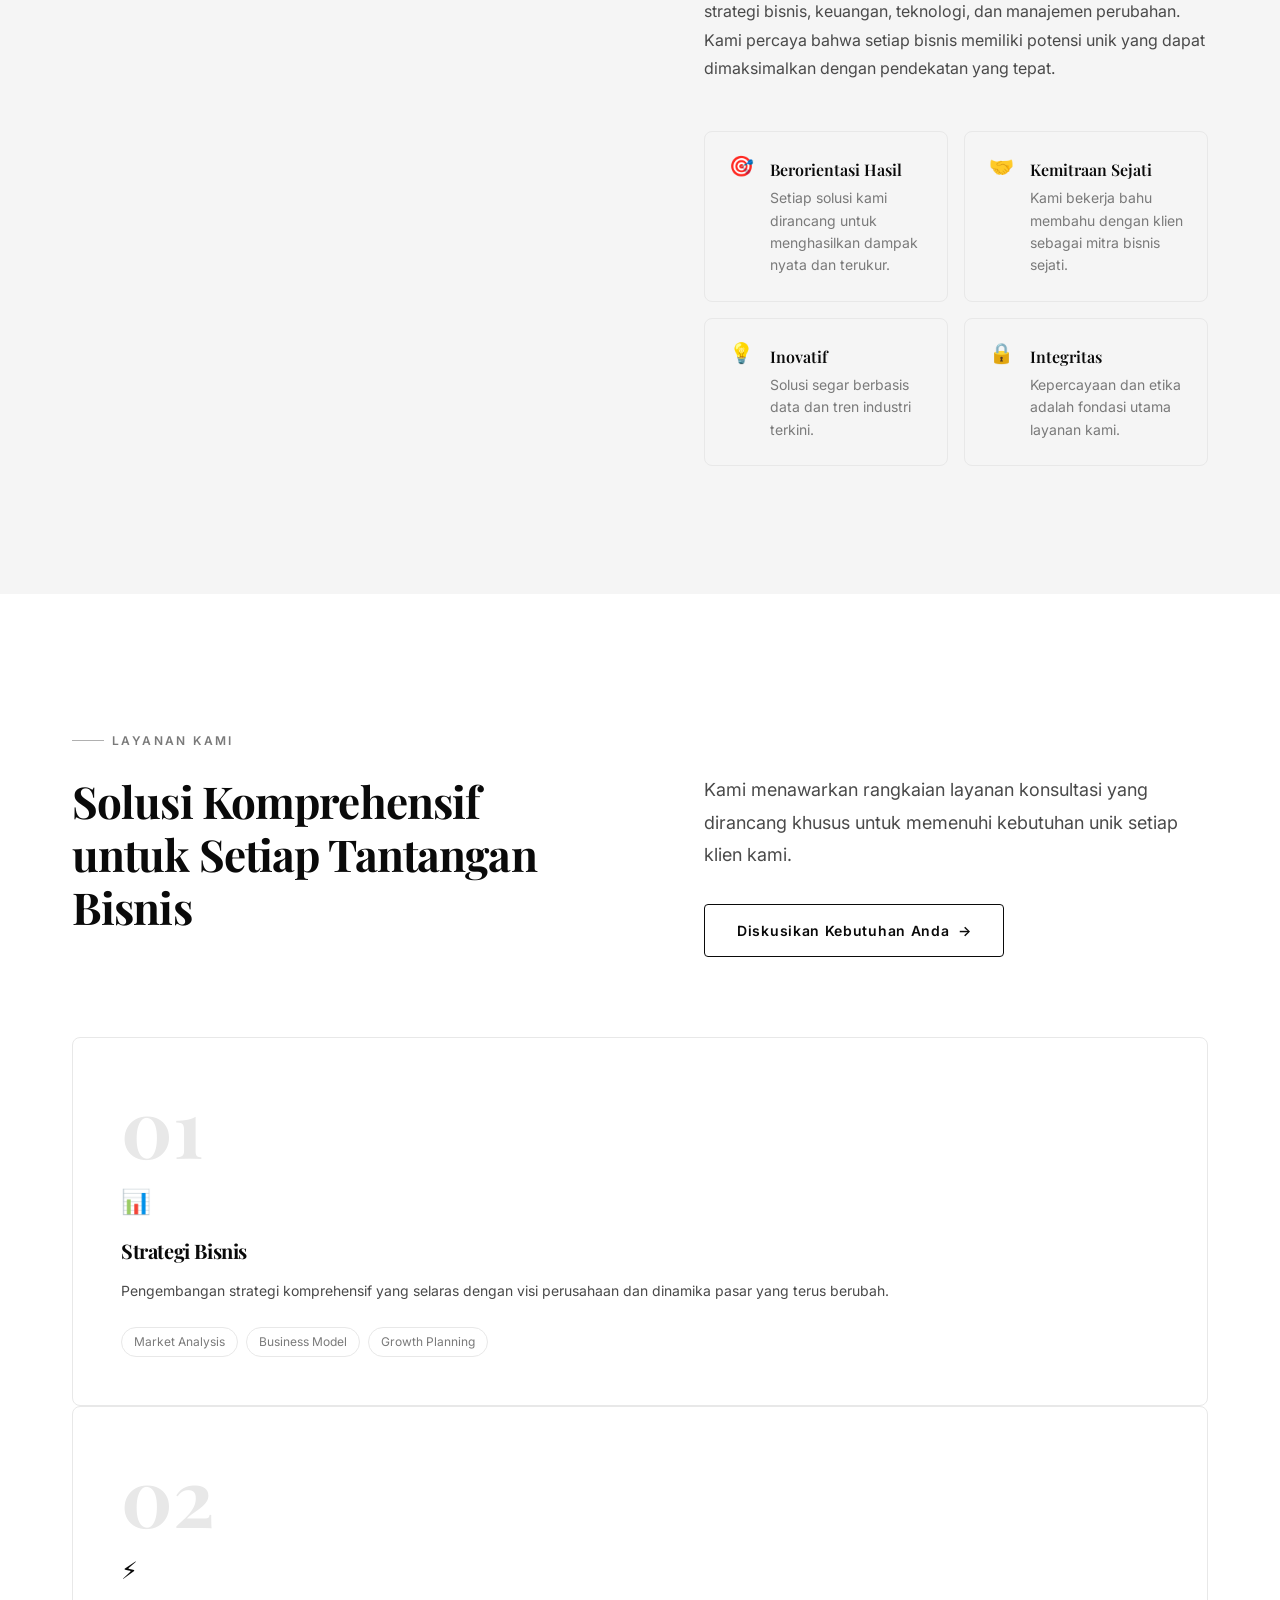
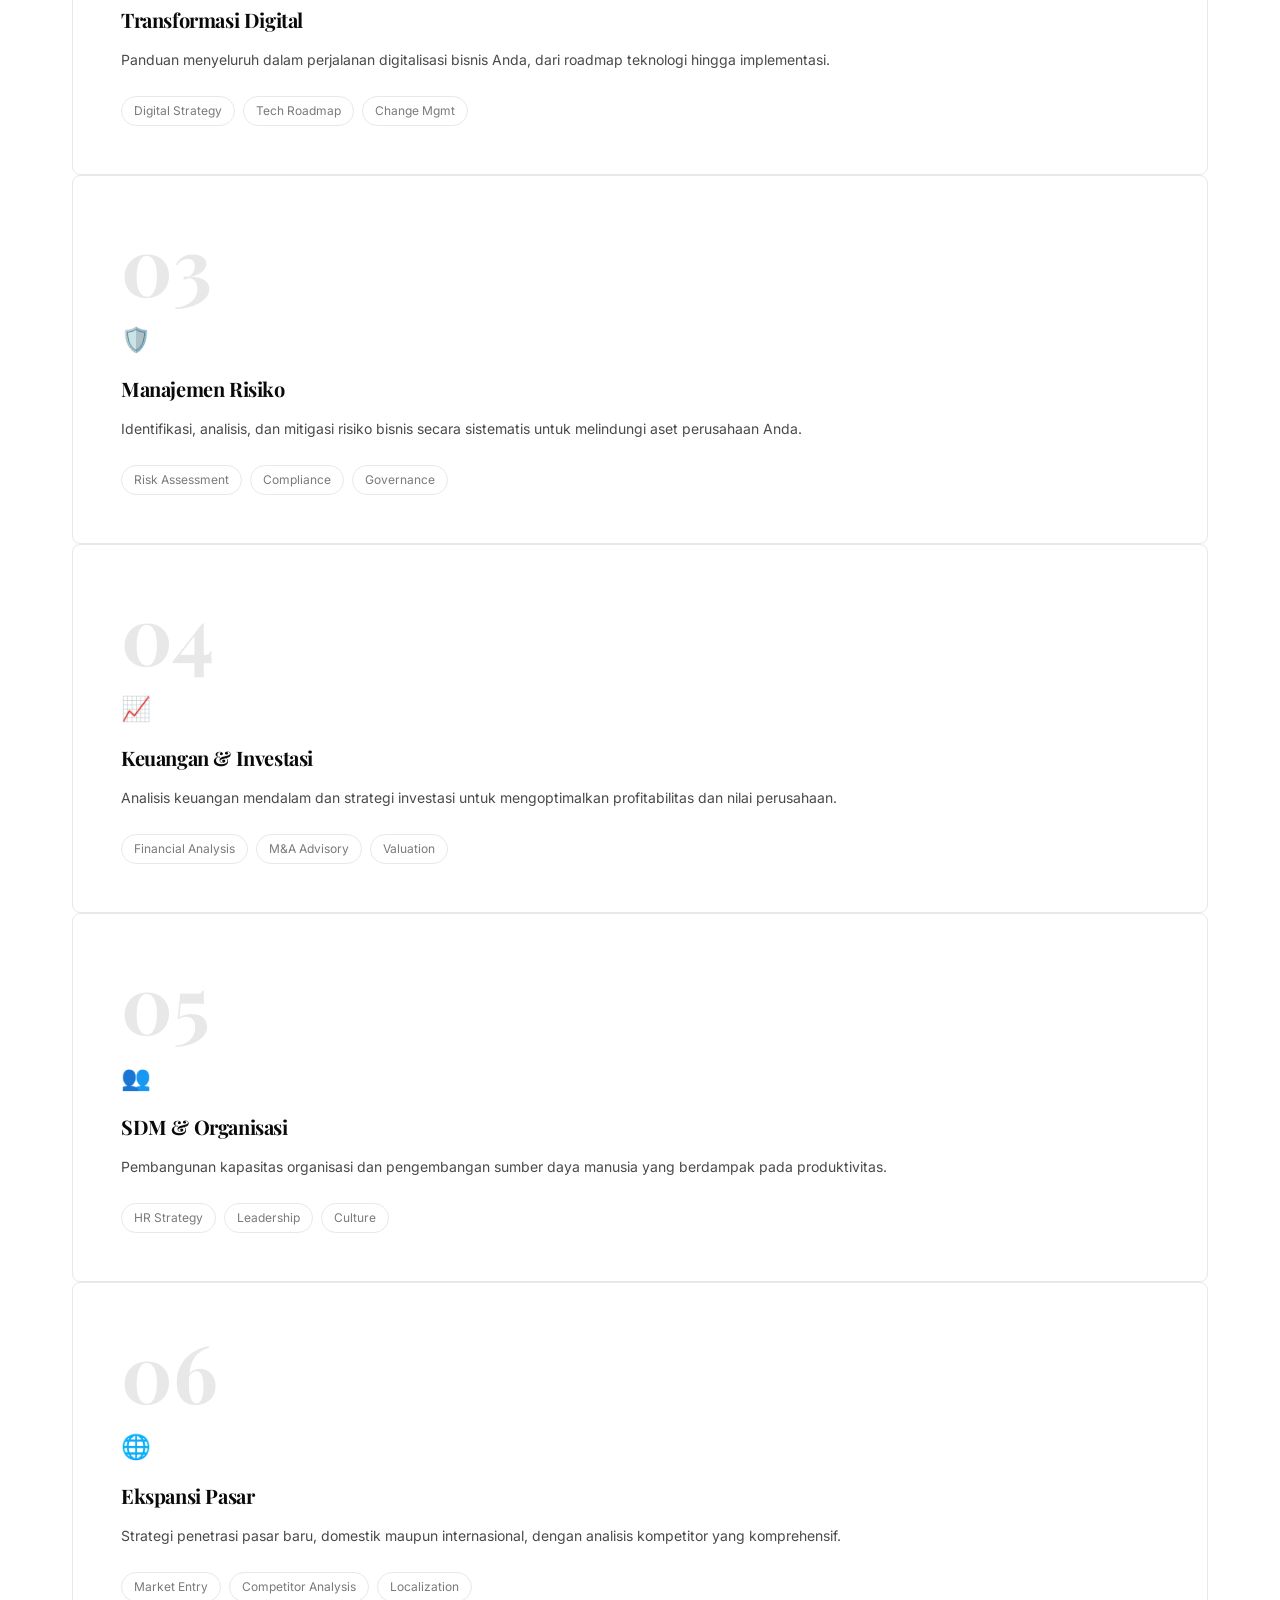
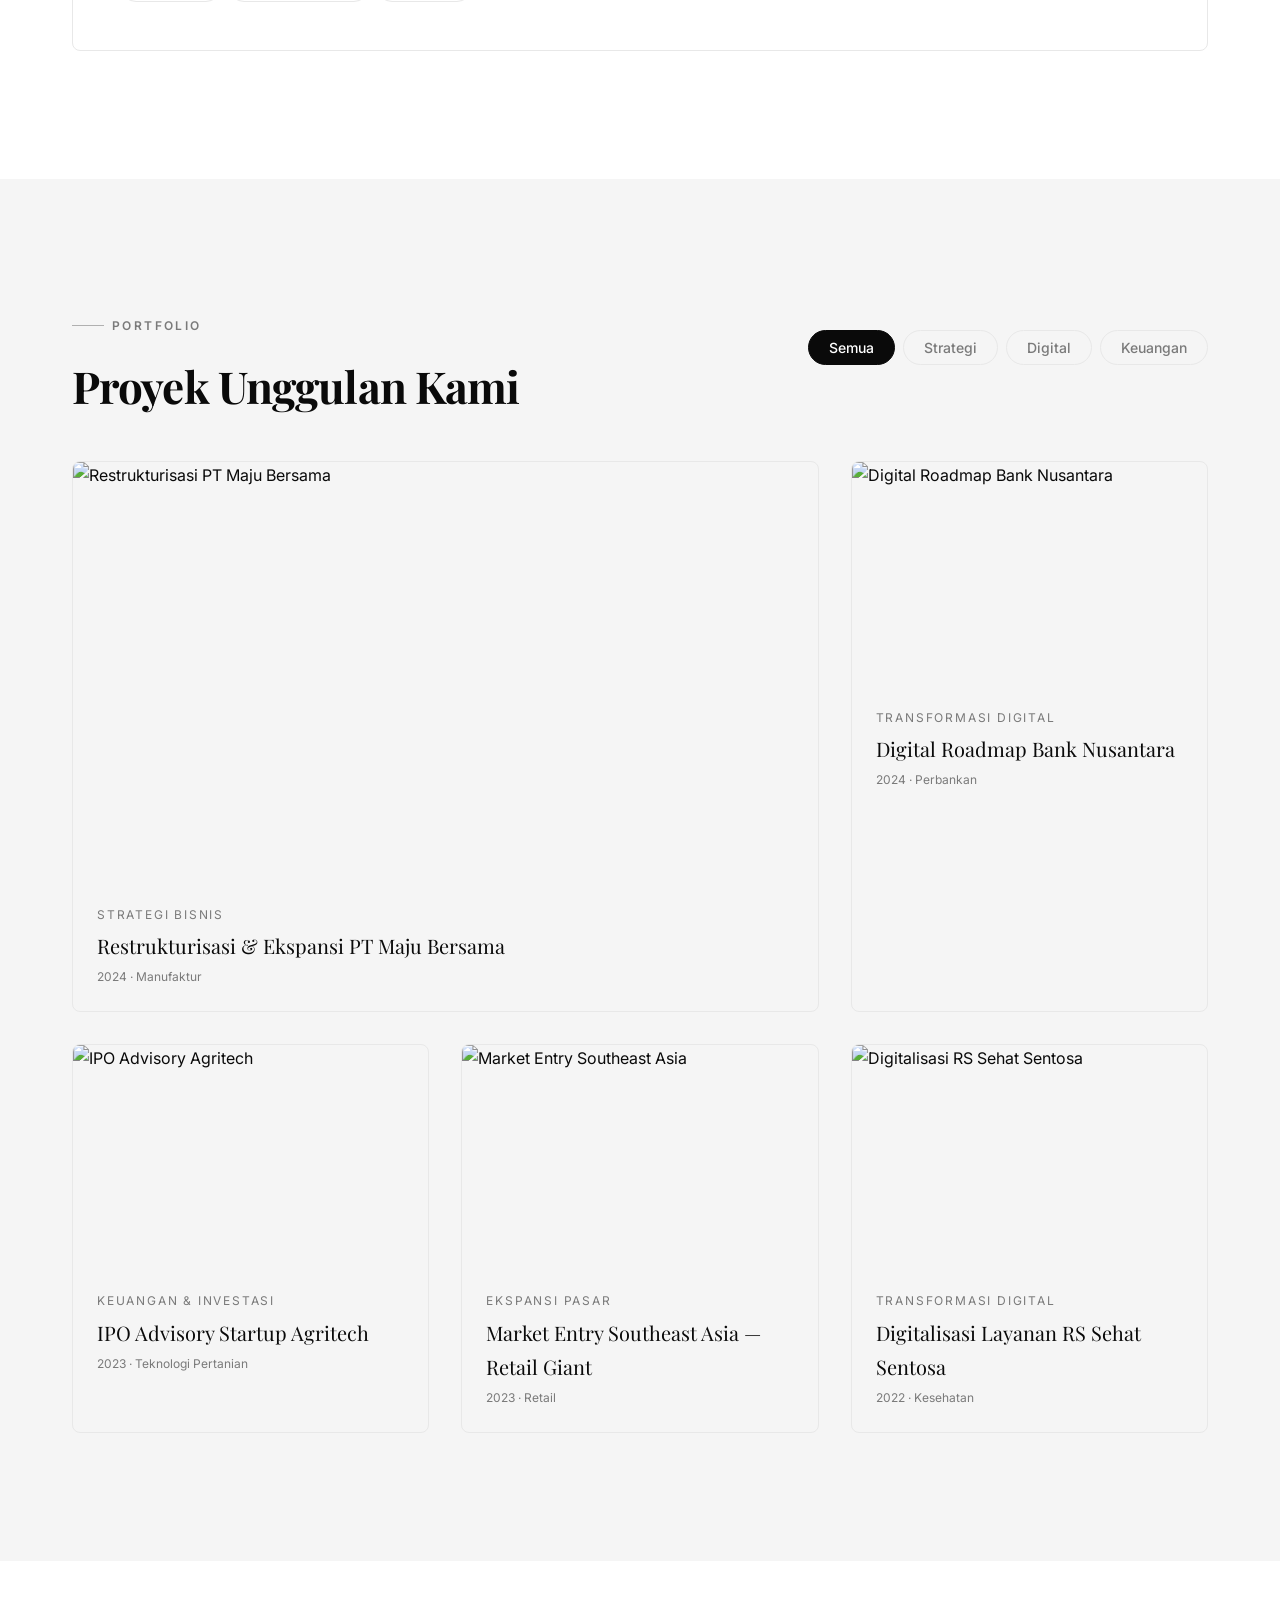
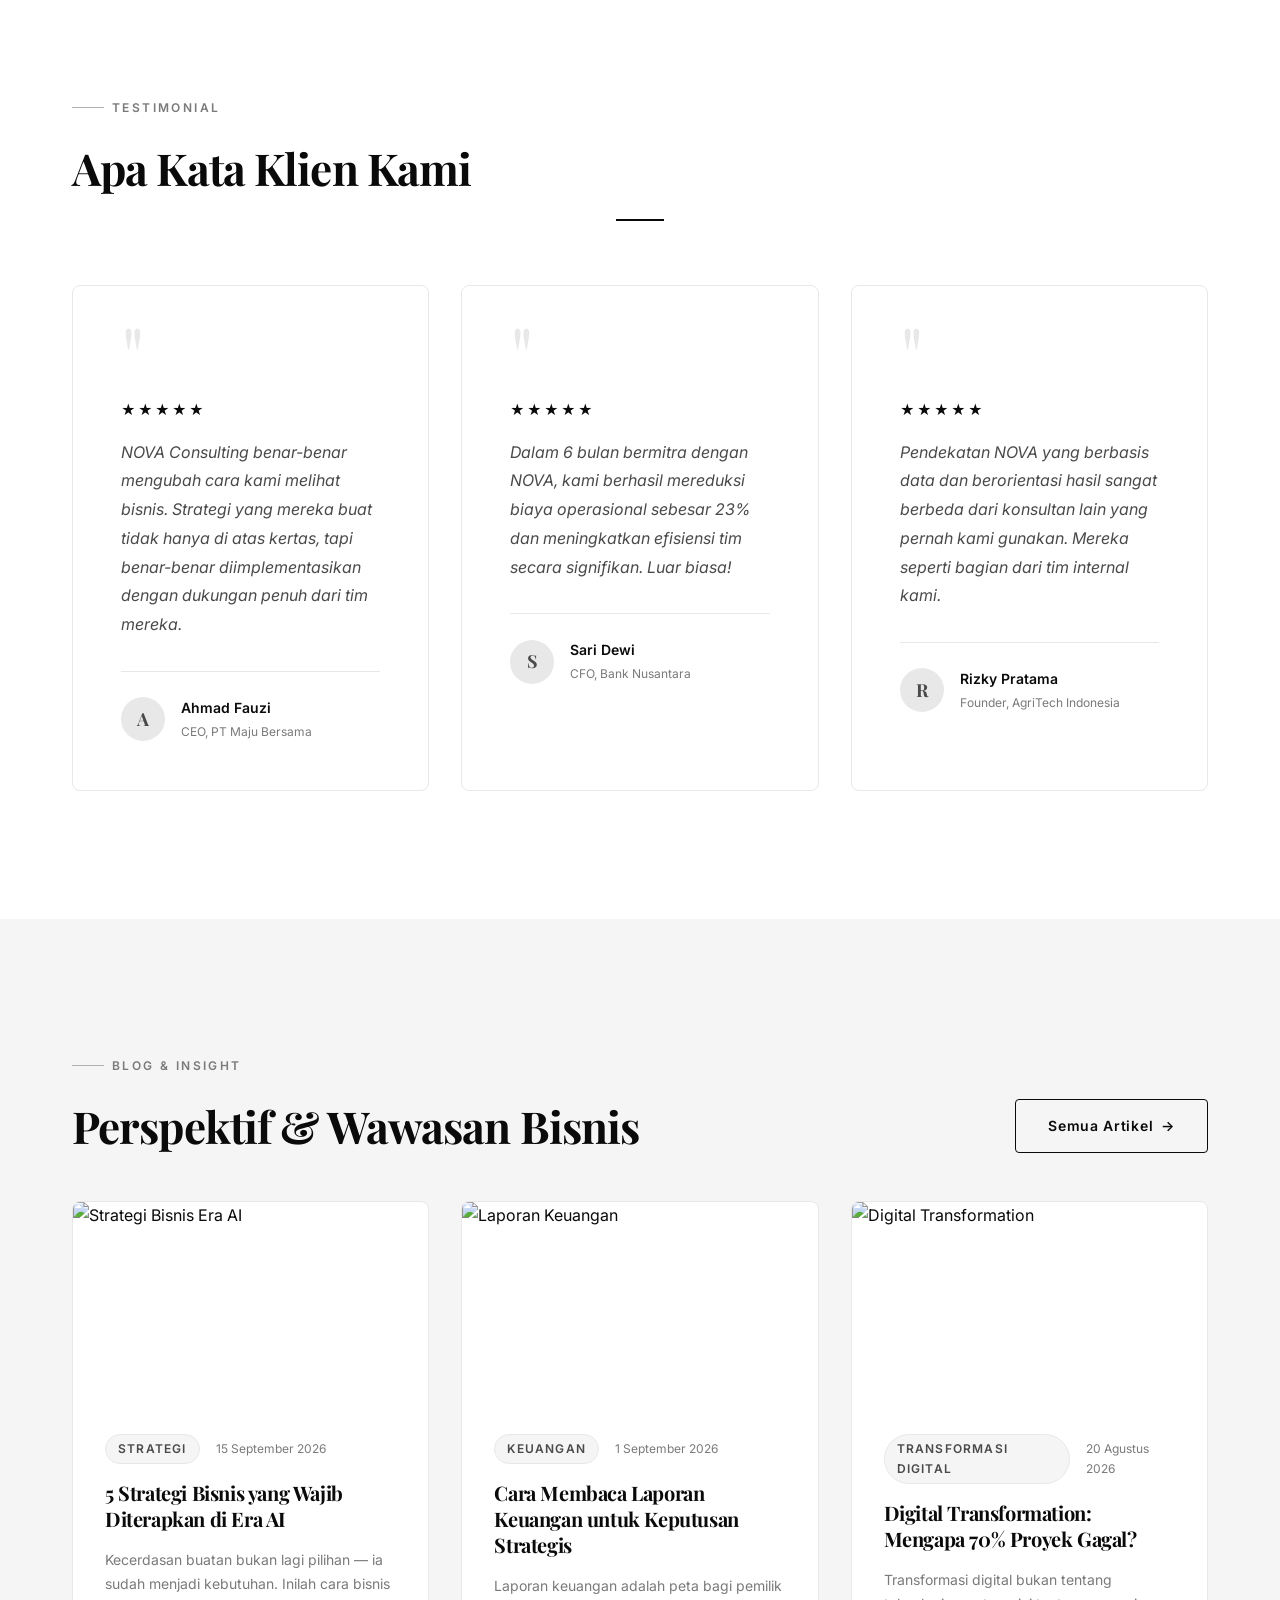
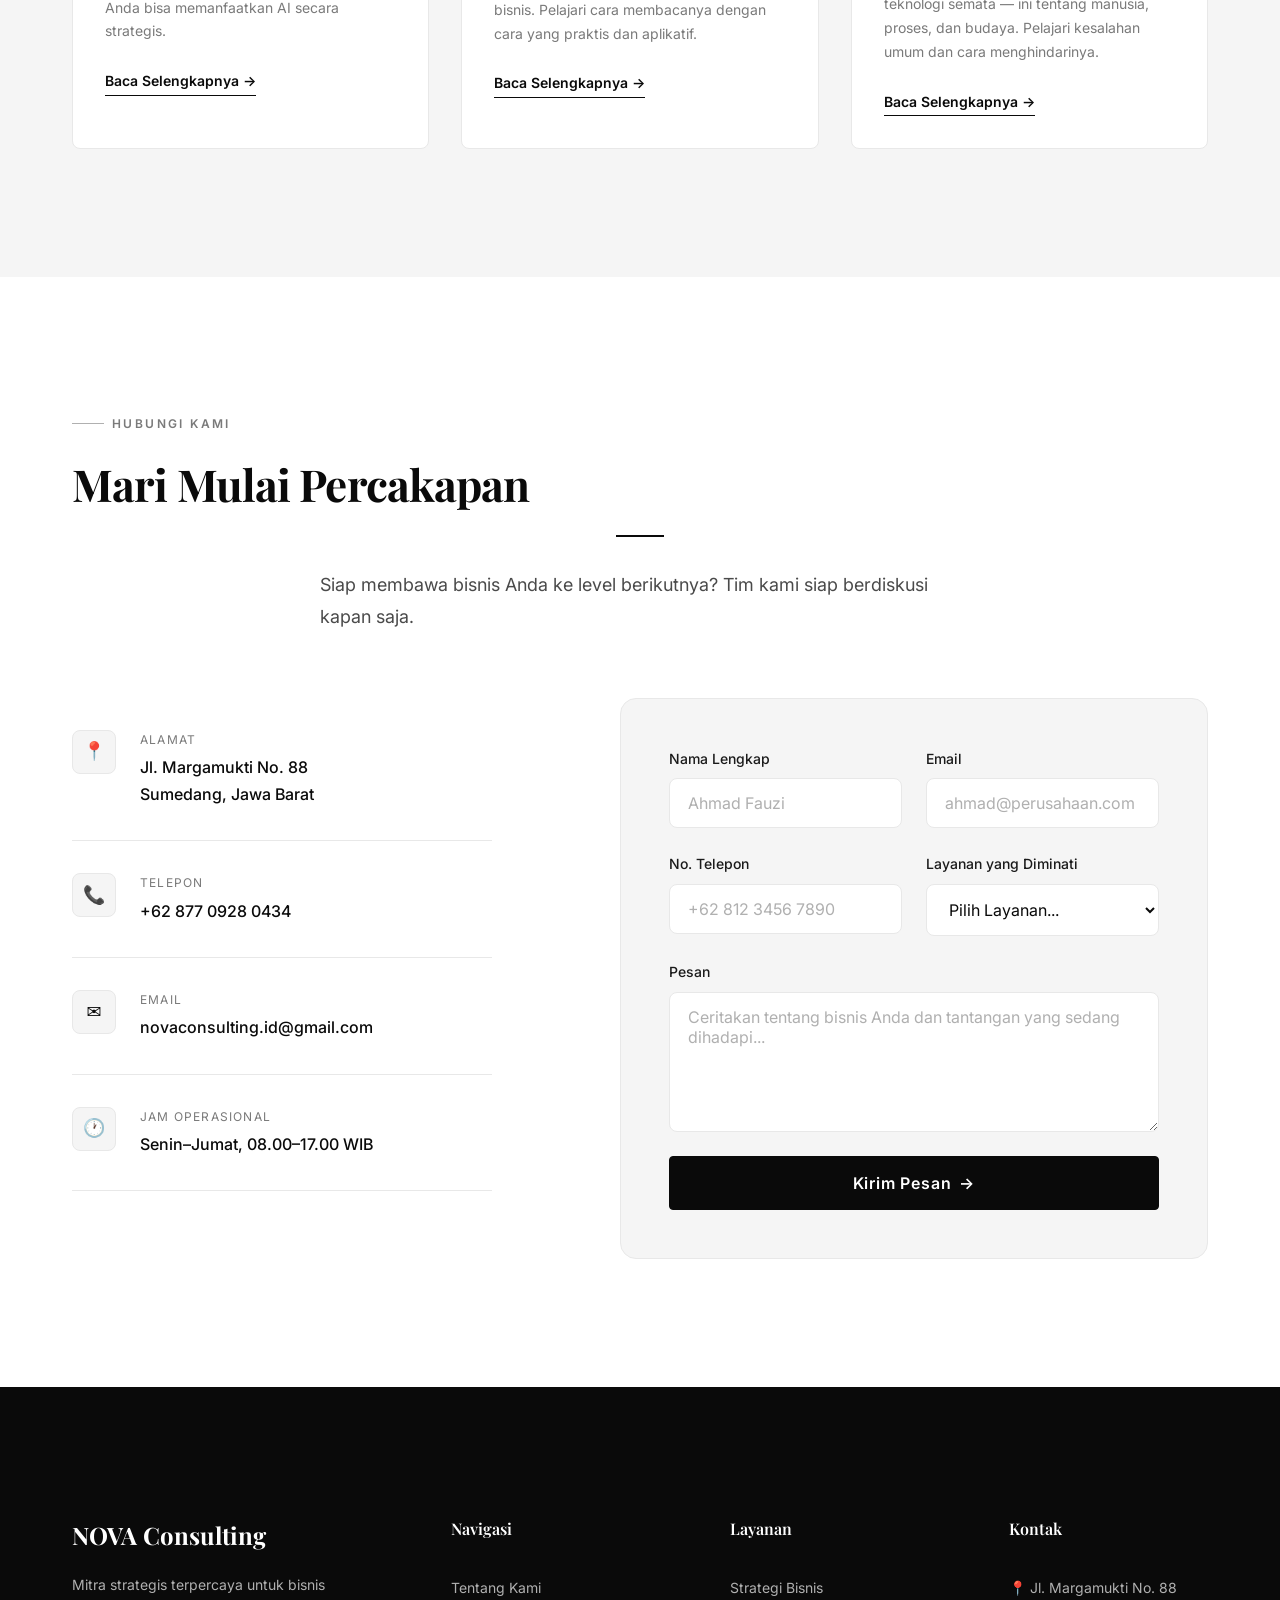
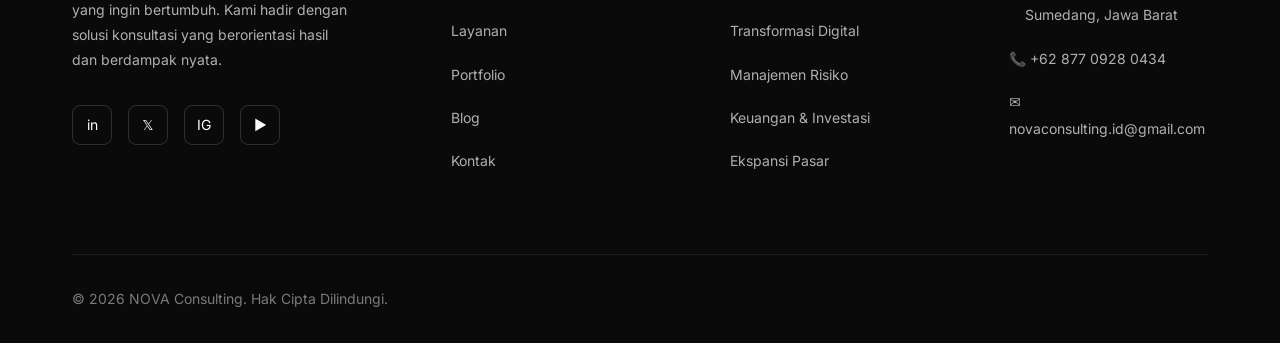
==== commit 9b5cda87: "Update index.html layout and contact details" ====
--- a/index.html
+++ b/index.html
@@ -467,21 +467,21 @@
             <div class="contact-info-icon">📍</div>
             <div>
               <div class="contact-info-label">Alamat</div>
-              <div class="contact-info-value">Jl. Sudirman No. 88, Lantai 12<br>Jakarta Pusat 10220</div>
+              <div class="contact-info-value">Jl. Margamukti No. 88<br>Sumedang, Jawa Barat </div>
             </div>
           </div>
           <div class="contact-info-item" id="contact-phone">
             <div class="contact-info-icon">📞</div>
             <div>
               <div class="contact-info-label">Telepon</div>
-              <div class="contact-info-value">+62 21 5555 1234</div>
+              <div class="contact-info-value">+62 877 0928 0434</div>
             </div>
           </div>
           <div class="contact-info-item" id="contact-email">
             <div class="contact-info-icon">✉️</div>
             <div>
               <div class="contact-info-label">Email</div>
-              <div class="contact-info-value">hello@novaconsulting.id</div>
+              <div class="contact-info-value">novaconsulting.id@gmail.com</div>
             </div>
           </div>
           <div class="contact-info-item" id="contact-hours">
@@ -592,12 +592,11 @@
       </div>
       <div class="footer-bottom">
         <span>© 2026 NOVA Consulting. Hak Cipta Dilindungi.</span>
-        <span>Dibuat dengan ♥ untuk bisnis Indonesia</span>
       </div>
     </div>
   </footer>
 
-  <!-- Back to Top -->
+
   <button class="back-to-top" id="backToTop" aria-label="Back to top">↑</button>
 
   <script src="js/main.js"></script>
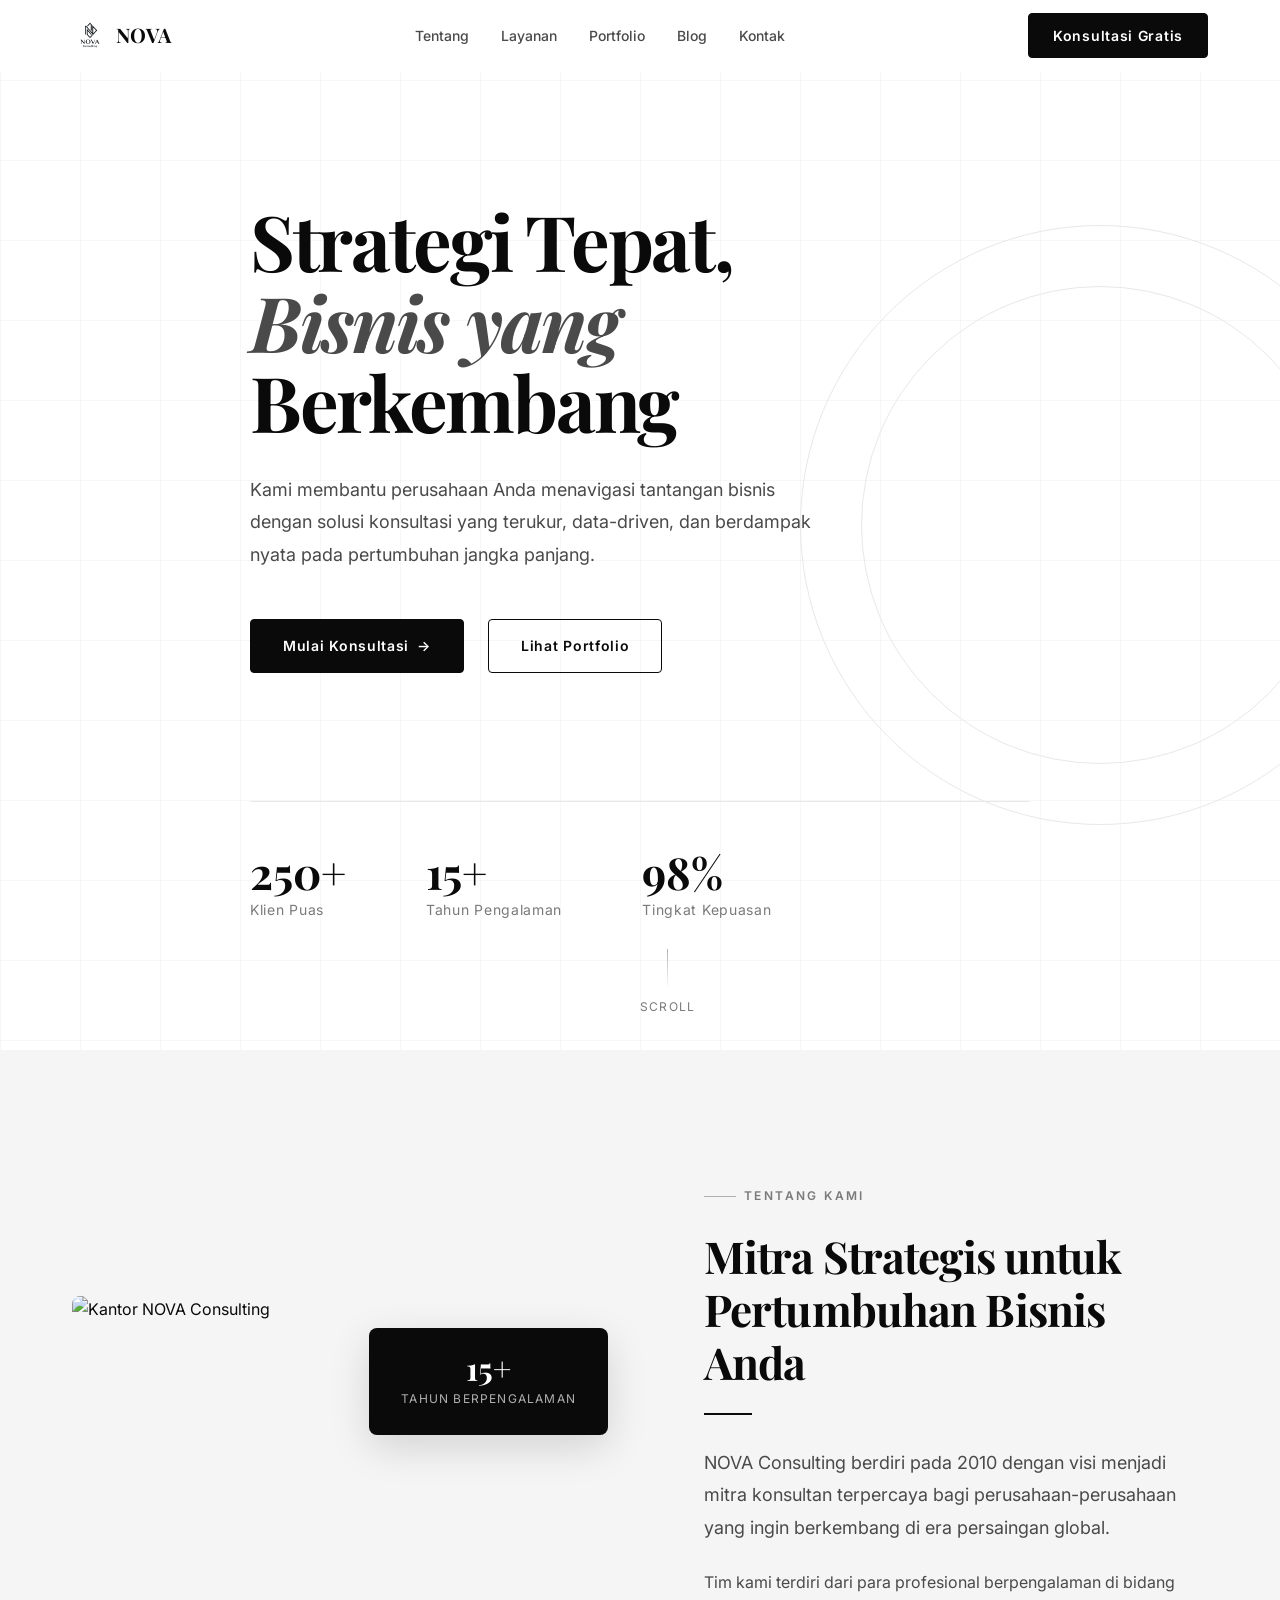
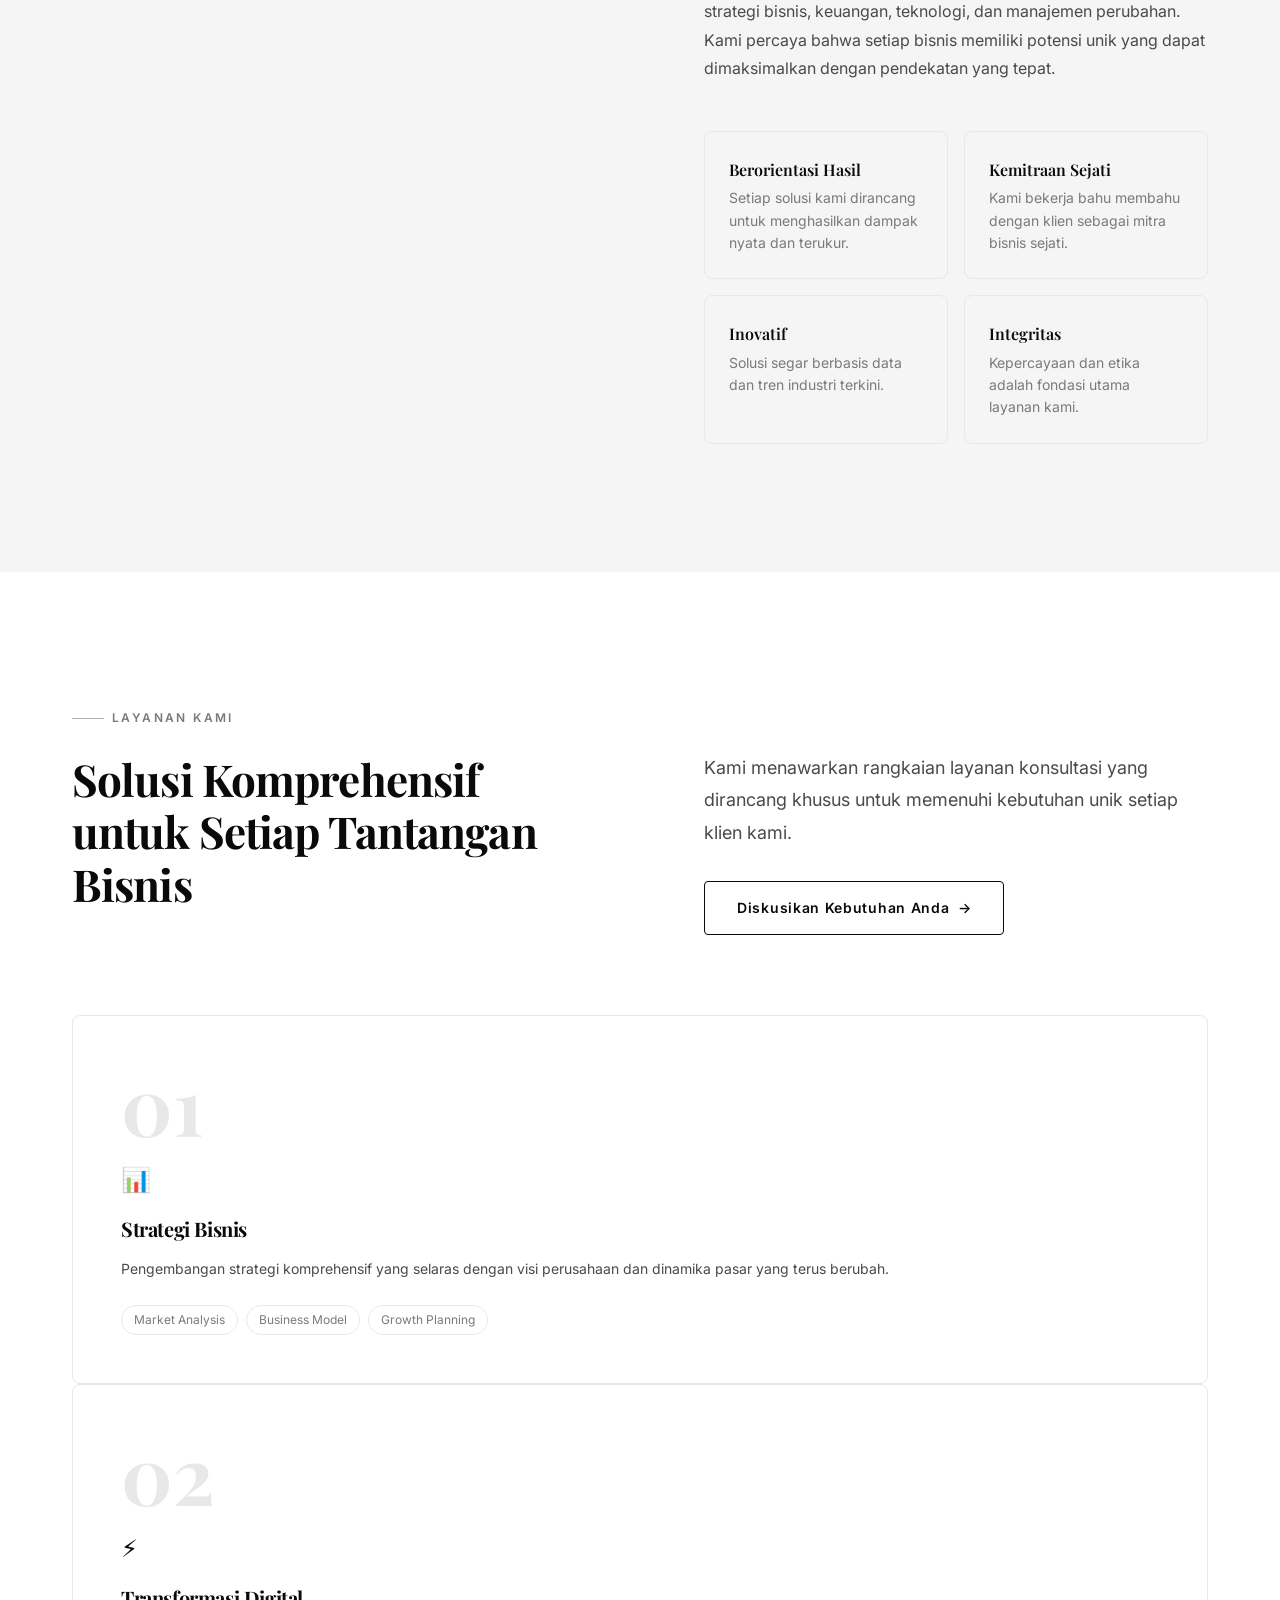
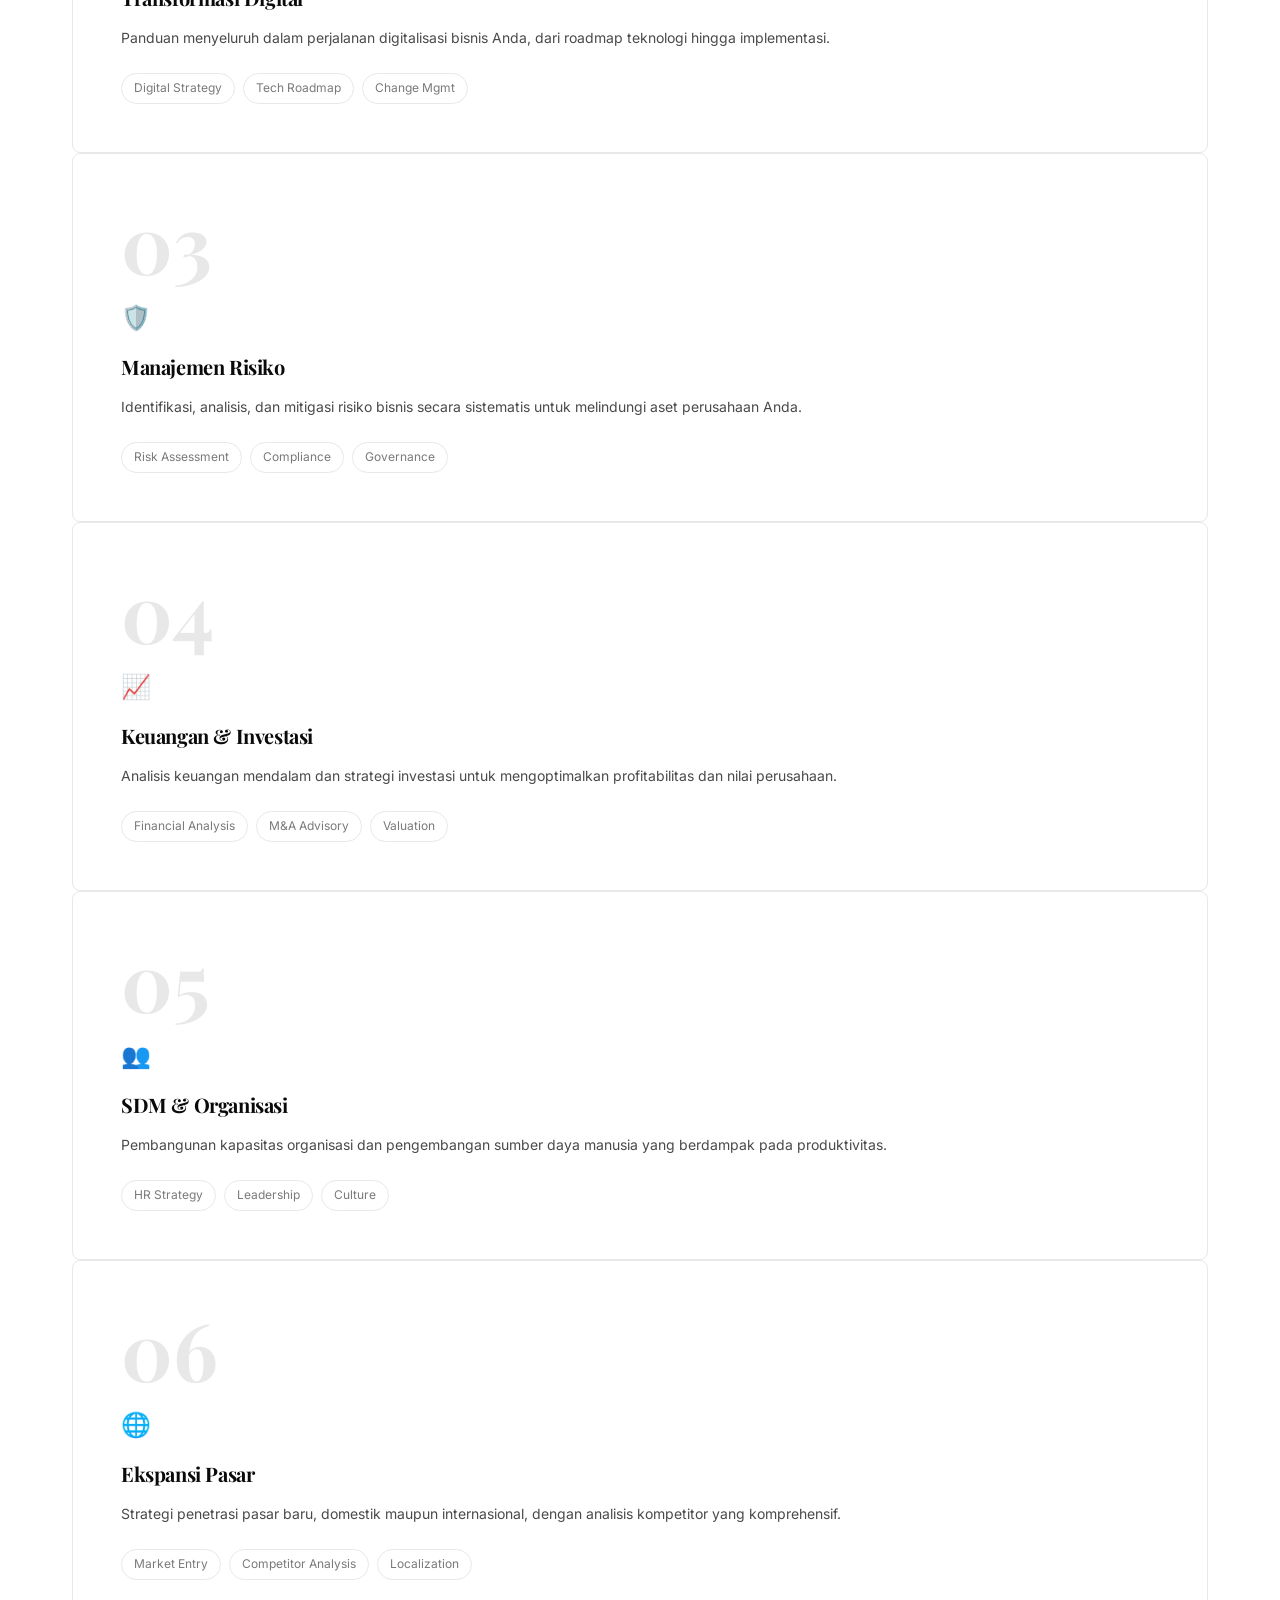
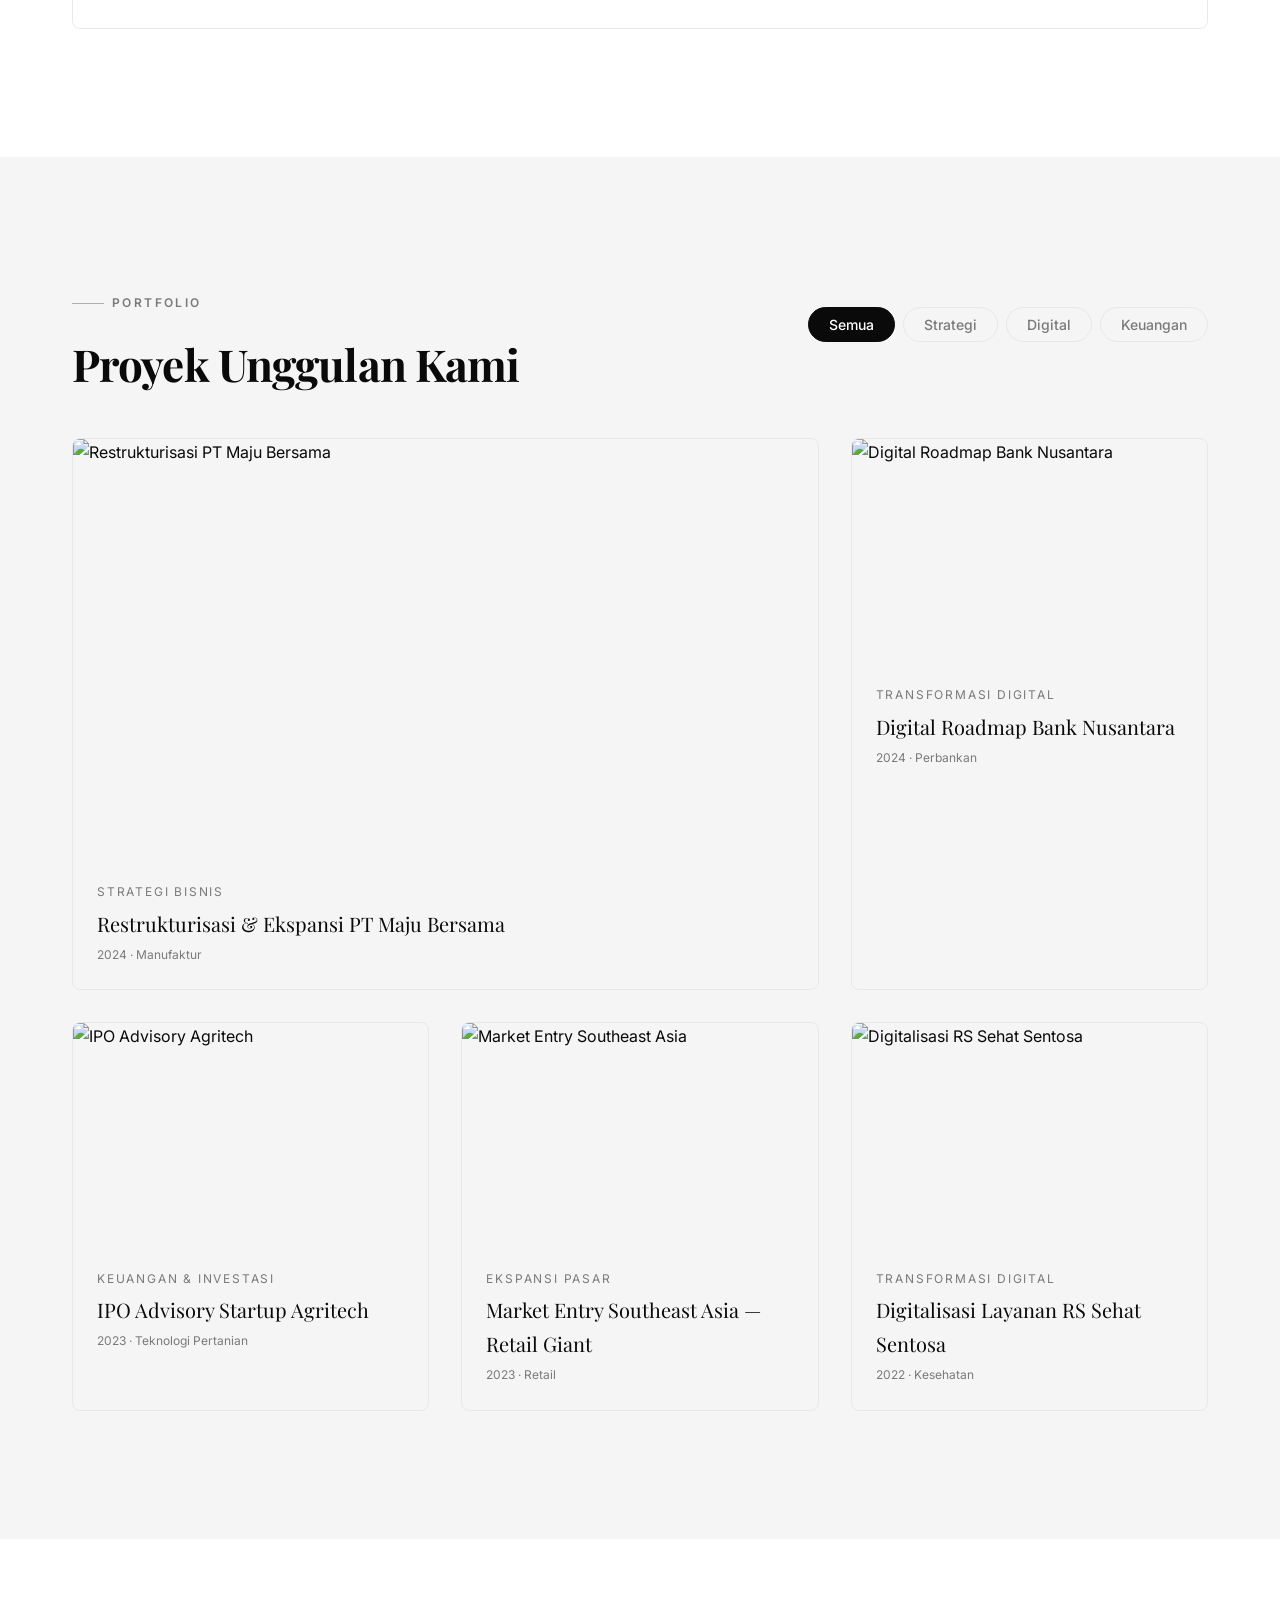
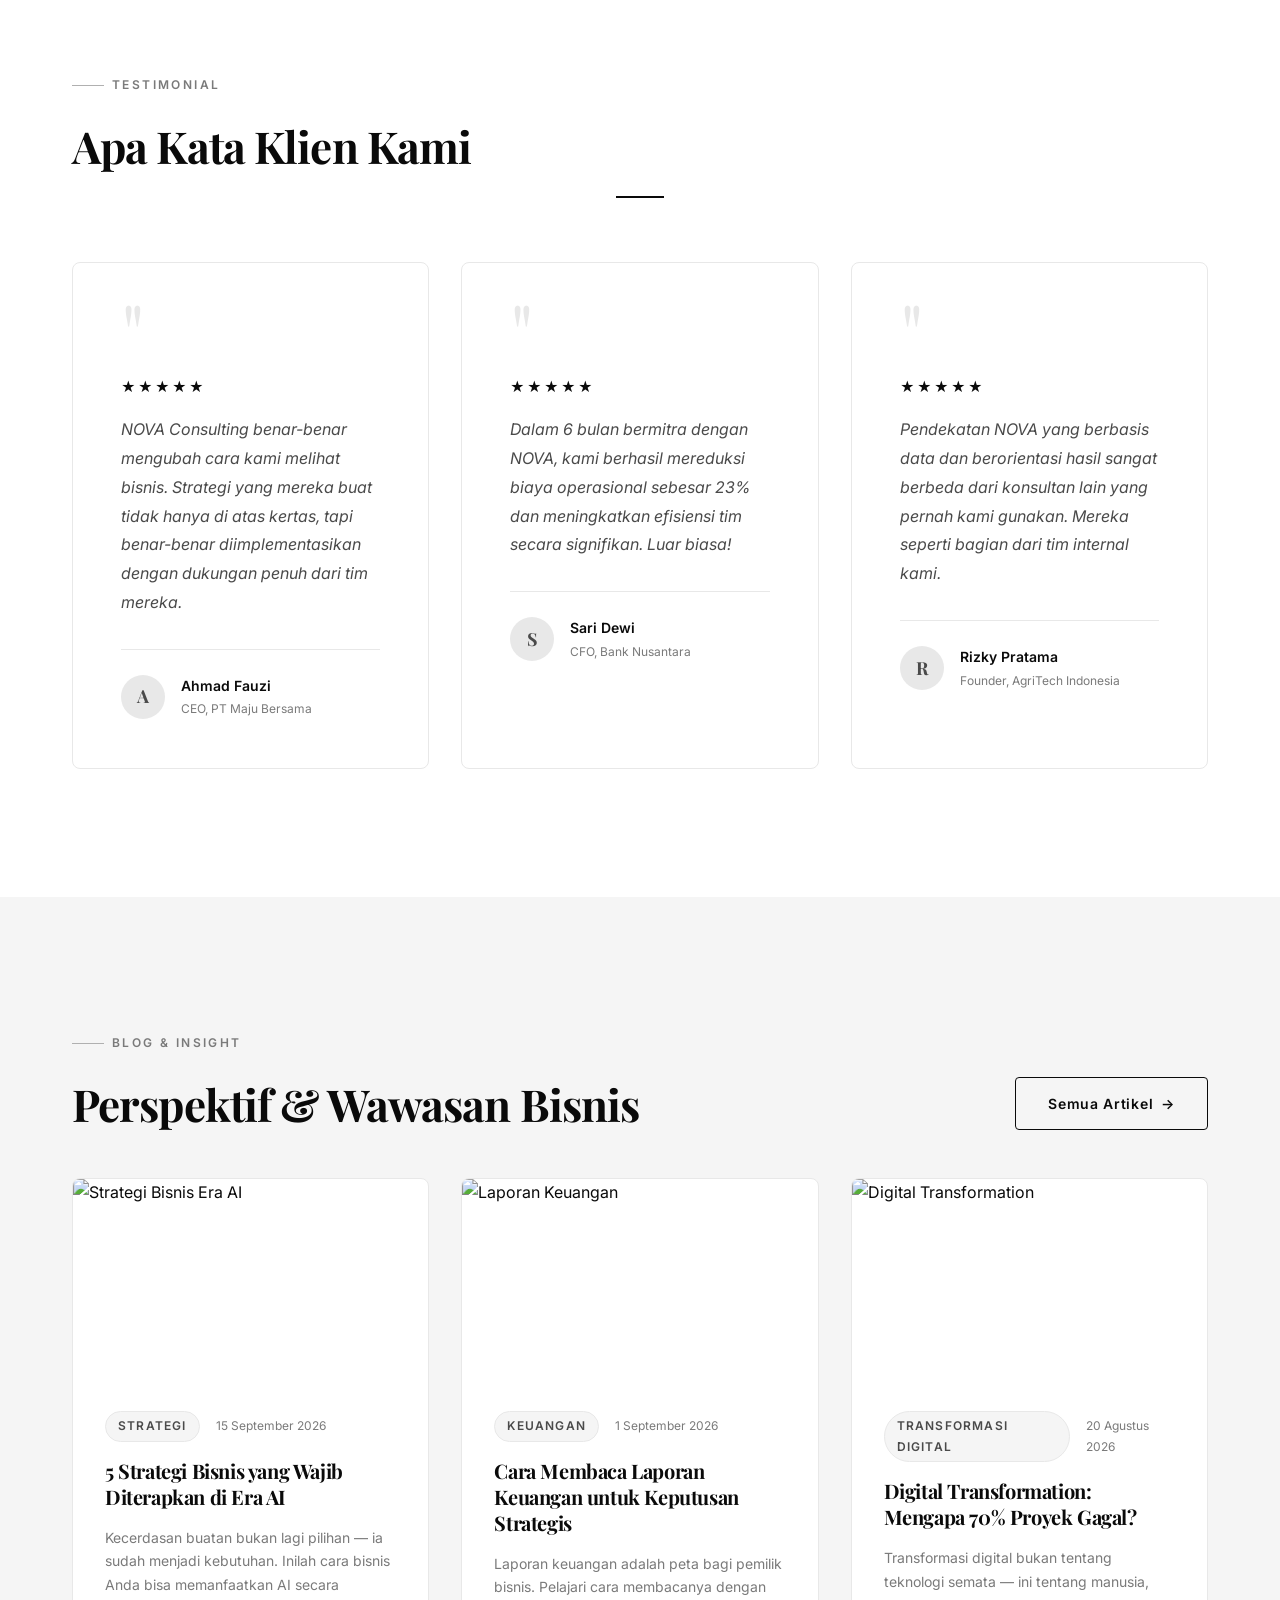
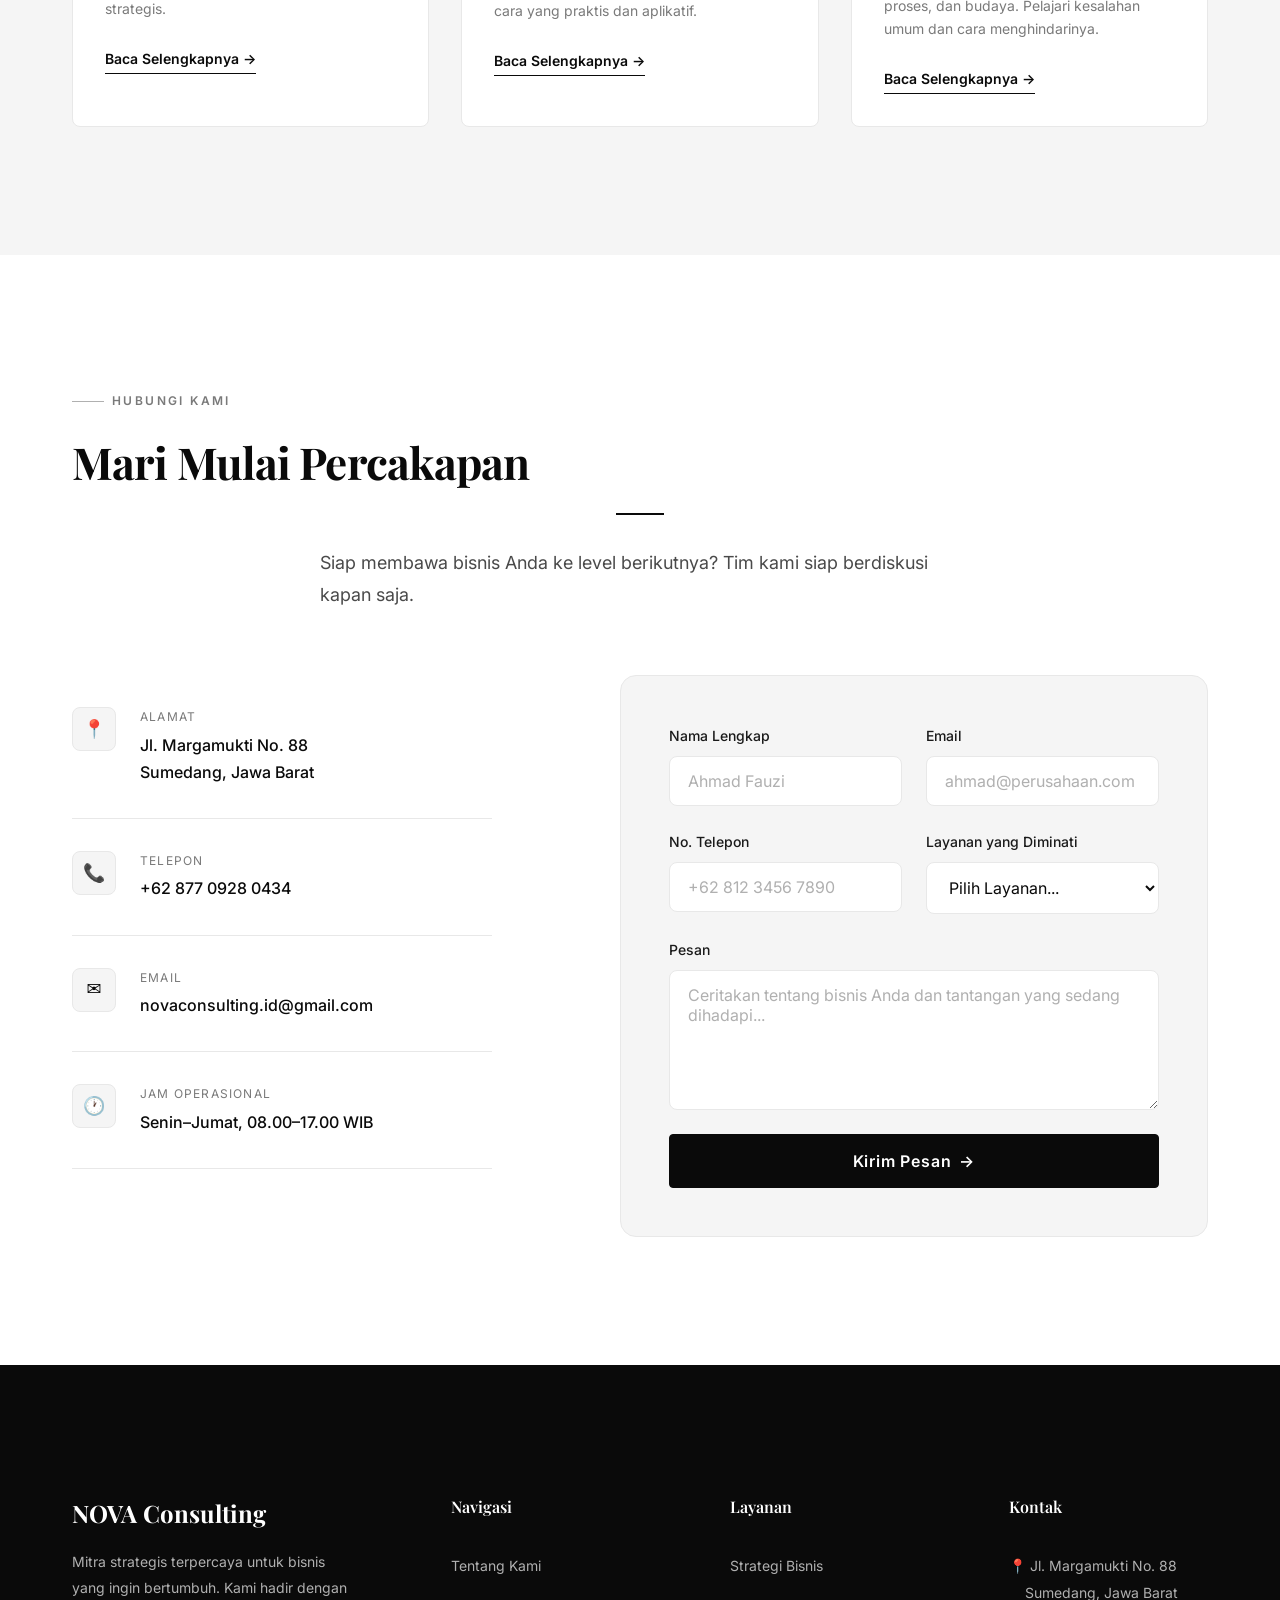
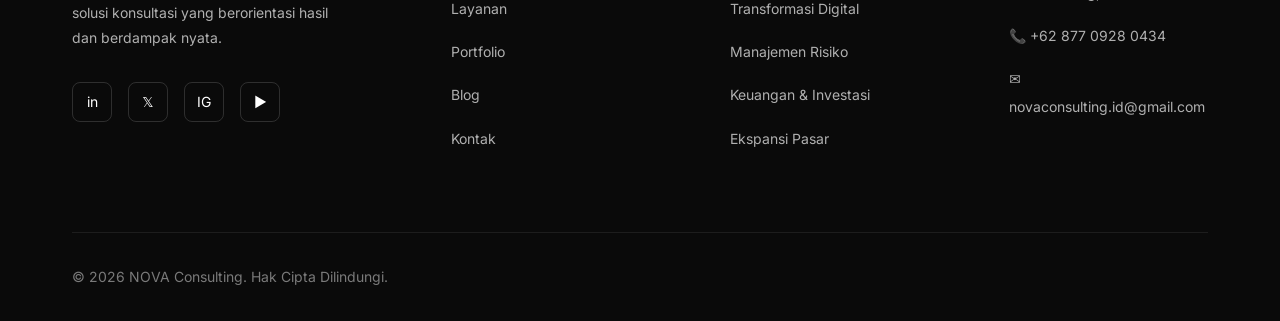
==== commit 6b862060: "Remove icons from about values section" ====
--- a/index.html
+++ b/index.html
@@ -128,7 +128,6 @@
           </p>
           <div class="about-values">
             <div class="about-value-item">
-              <span class="about-value-icon">🎯</span>
               <div>
                 <div class="about-value-title">Berorientasi Hasil</div>
                 <div class="about-value-desc">Setiap solusi kami dirancang untuk menghasilkan dampak nyata dan terukur.
@@ -136,21 +135,18 @@
               </div>
             </div>
             <div class="about-value-item">
-              <span class="about-value-icon">🤝</span>
               <div>
                 <div class="about-value-title">Kemitraan Sejati</div>
                 <div class="about-value-desc">Kami bekerja bahu membahu dengan klien sebagai mitra bisnis sejati.</div>
               </div>
             </div>
             <div class="about-value-item">
-              <span class="about-value-icon">💡</span>
               <div>
                 <div class="about-value-title">Inovatif</div>
                 <div class="about-value-desc">Solusi segar berbasis data dan tren industri terkini.</div>
               </div>
             </div>
             <div class="about-value-item">
-              <span class="about-value-icon">🔒</span>
               <div>
                 <div class="about-value-title">Integritas</div>
                 <div class="about-value-desc">Kepercayaan dan etika adalah fondasi utama layanan kami.</div>
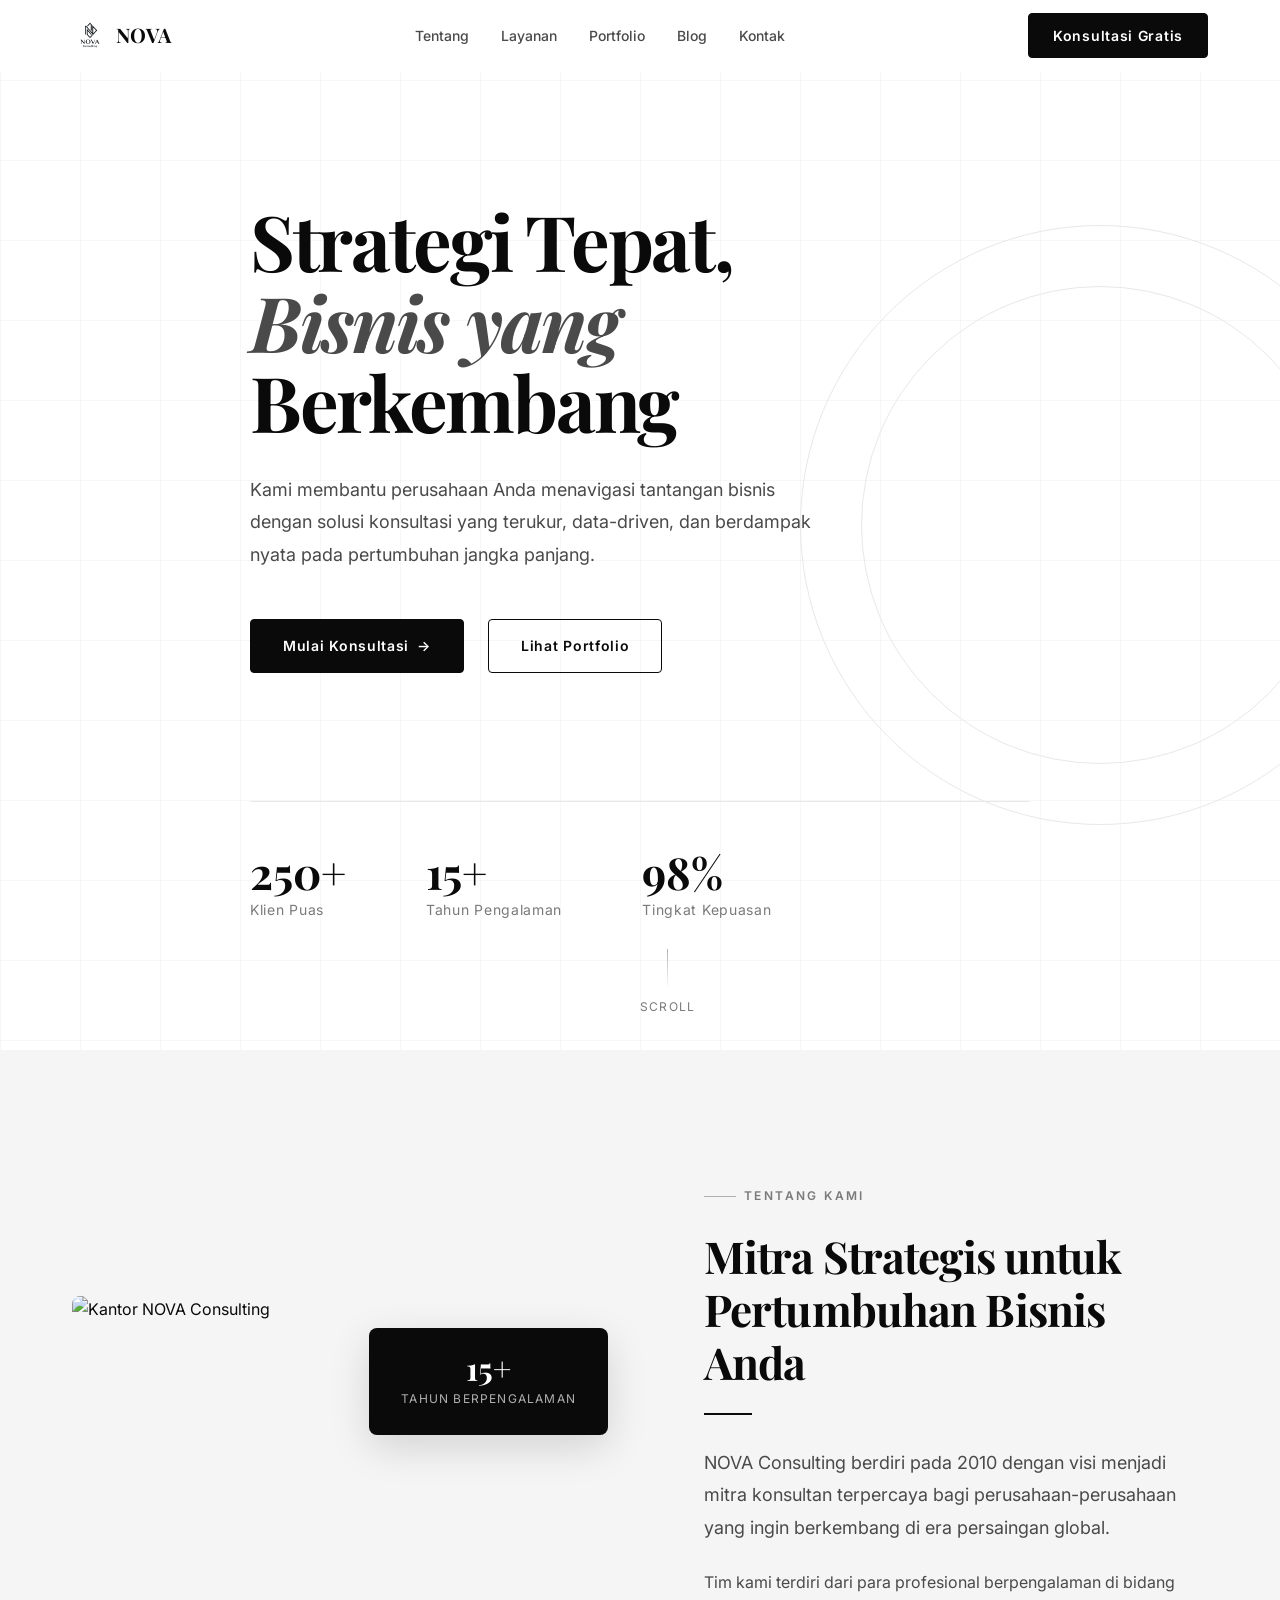
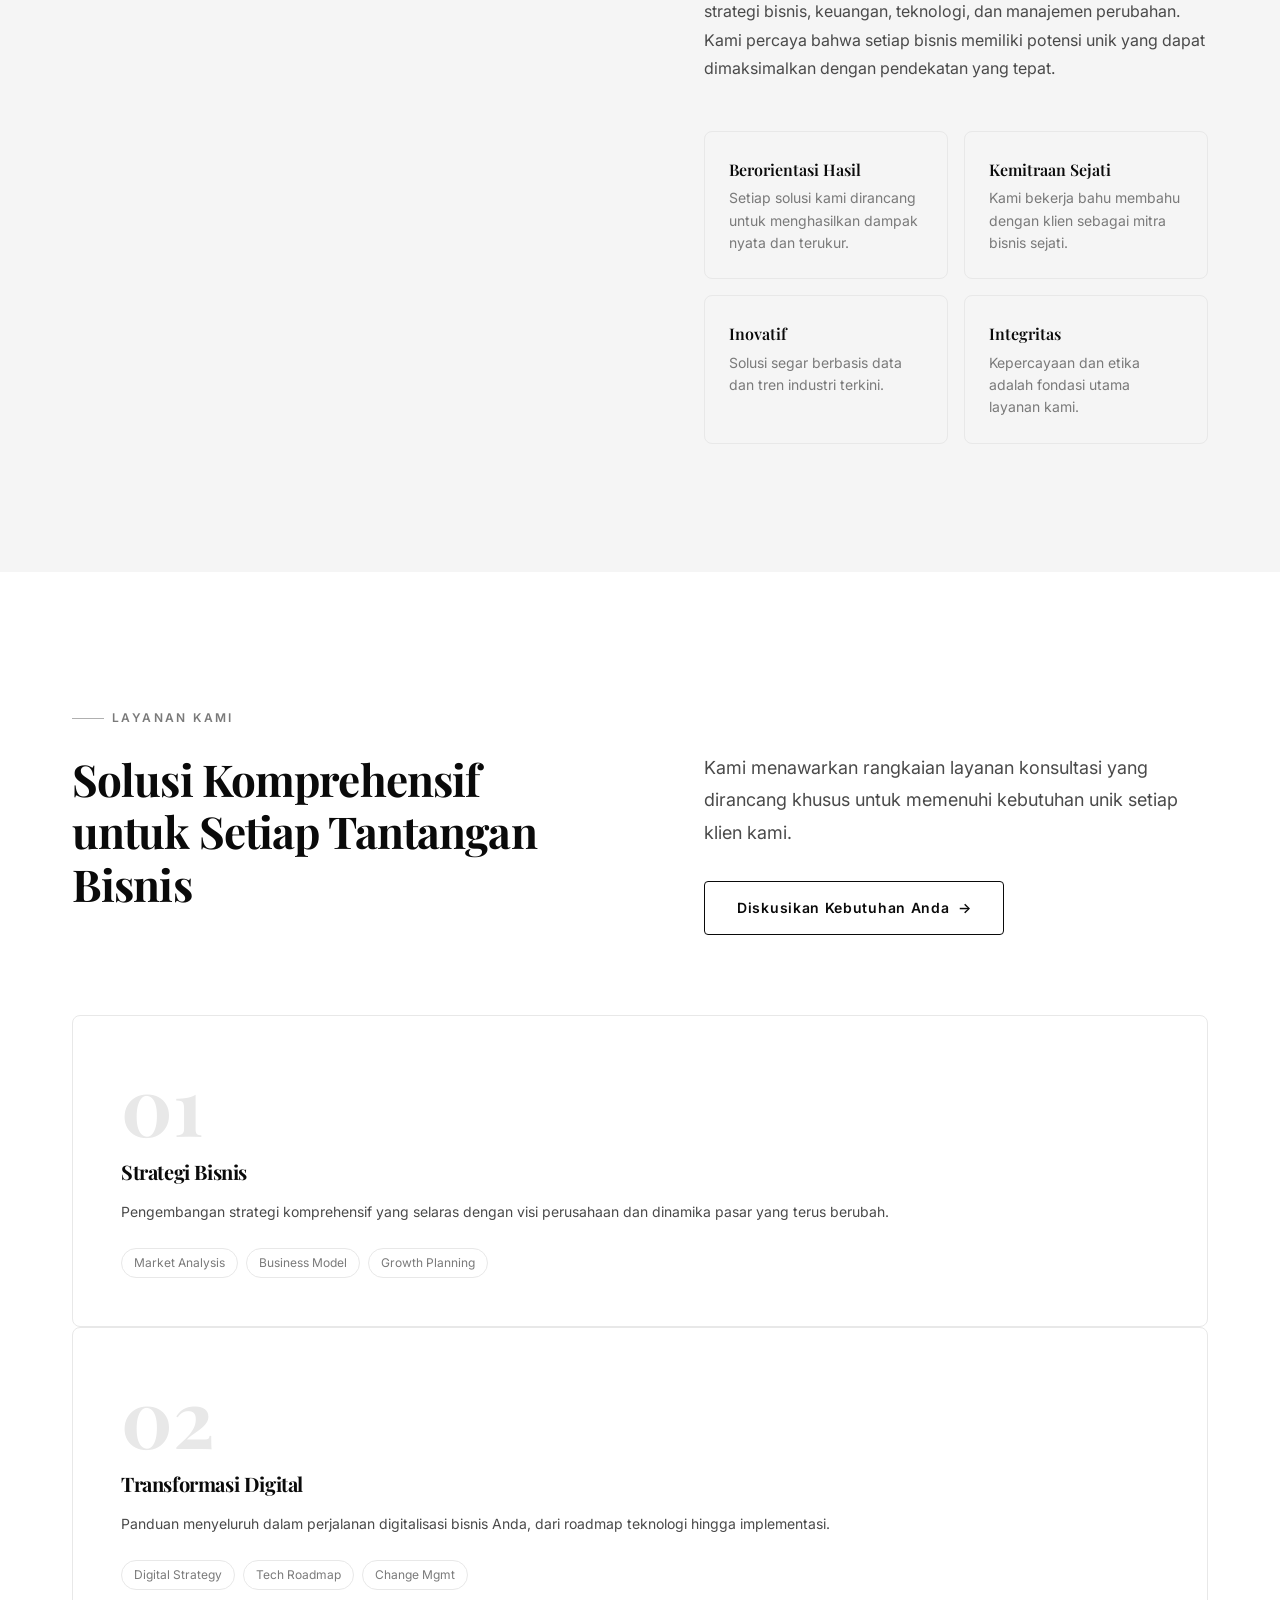
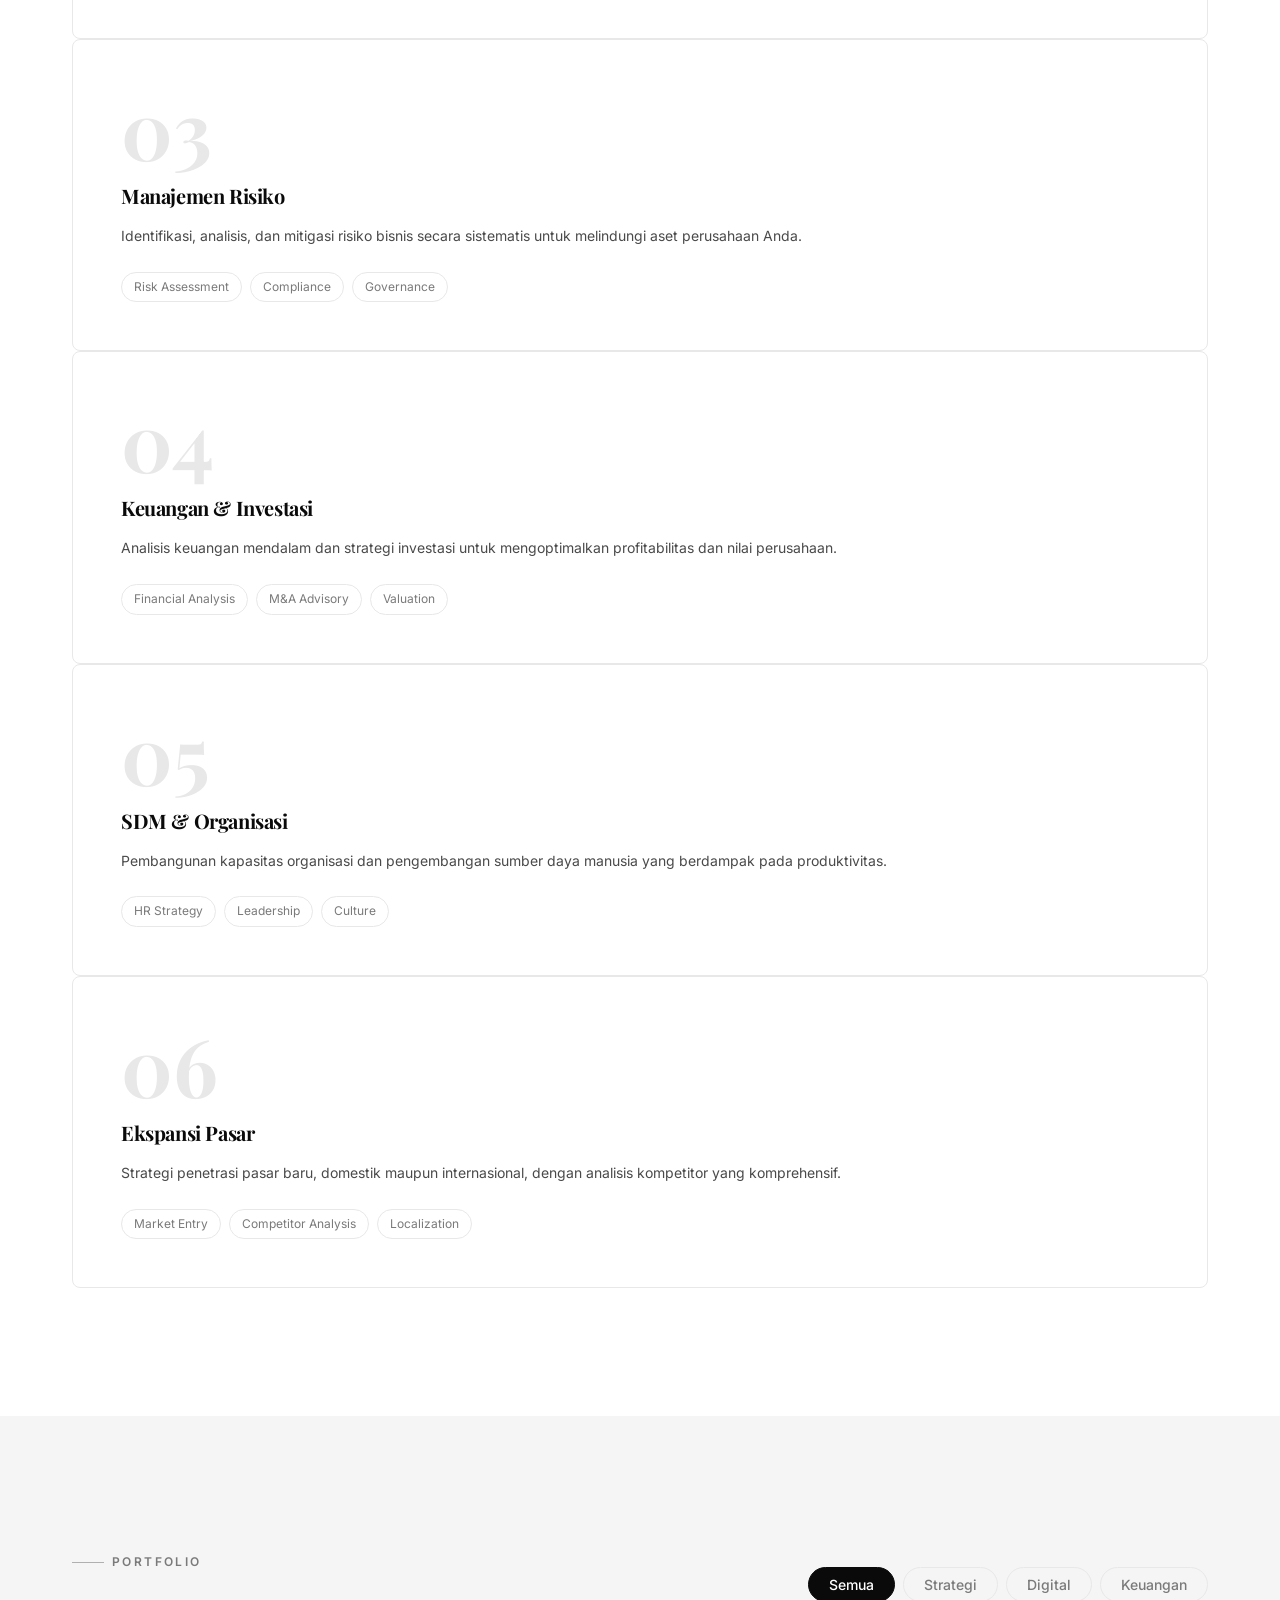
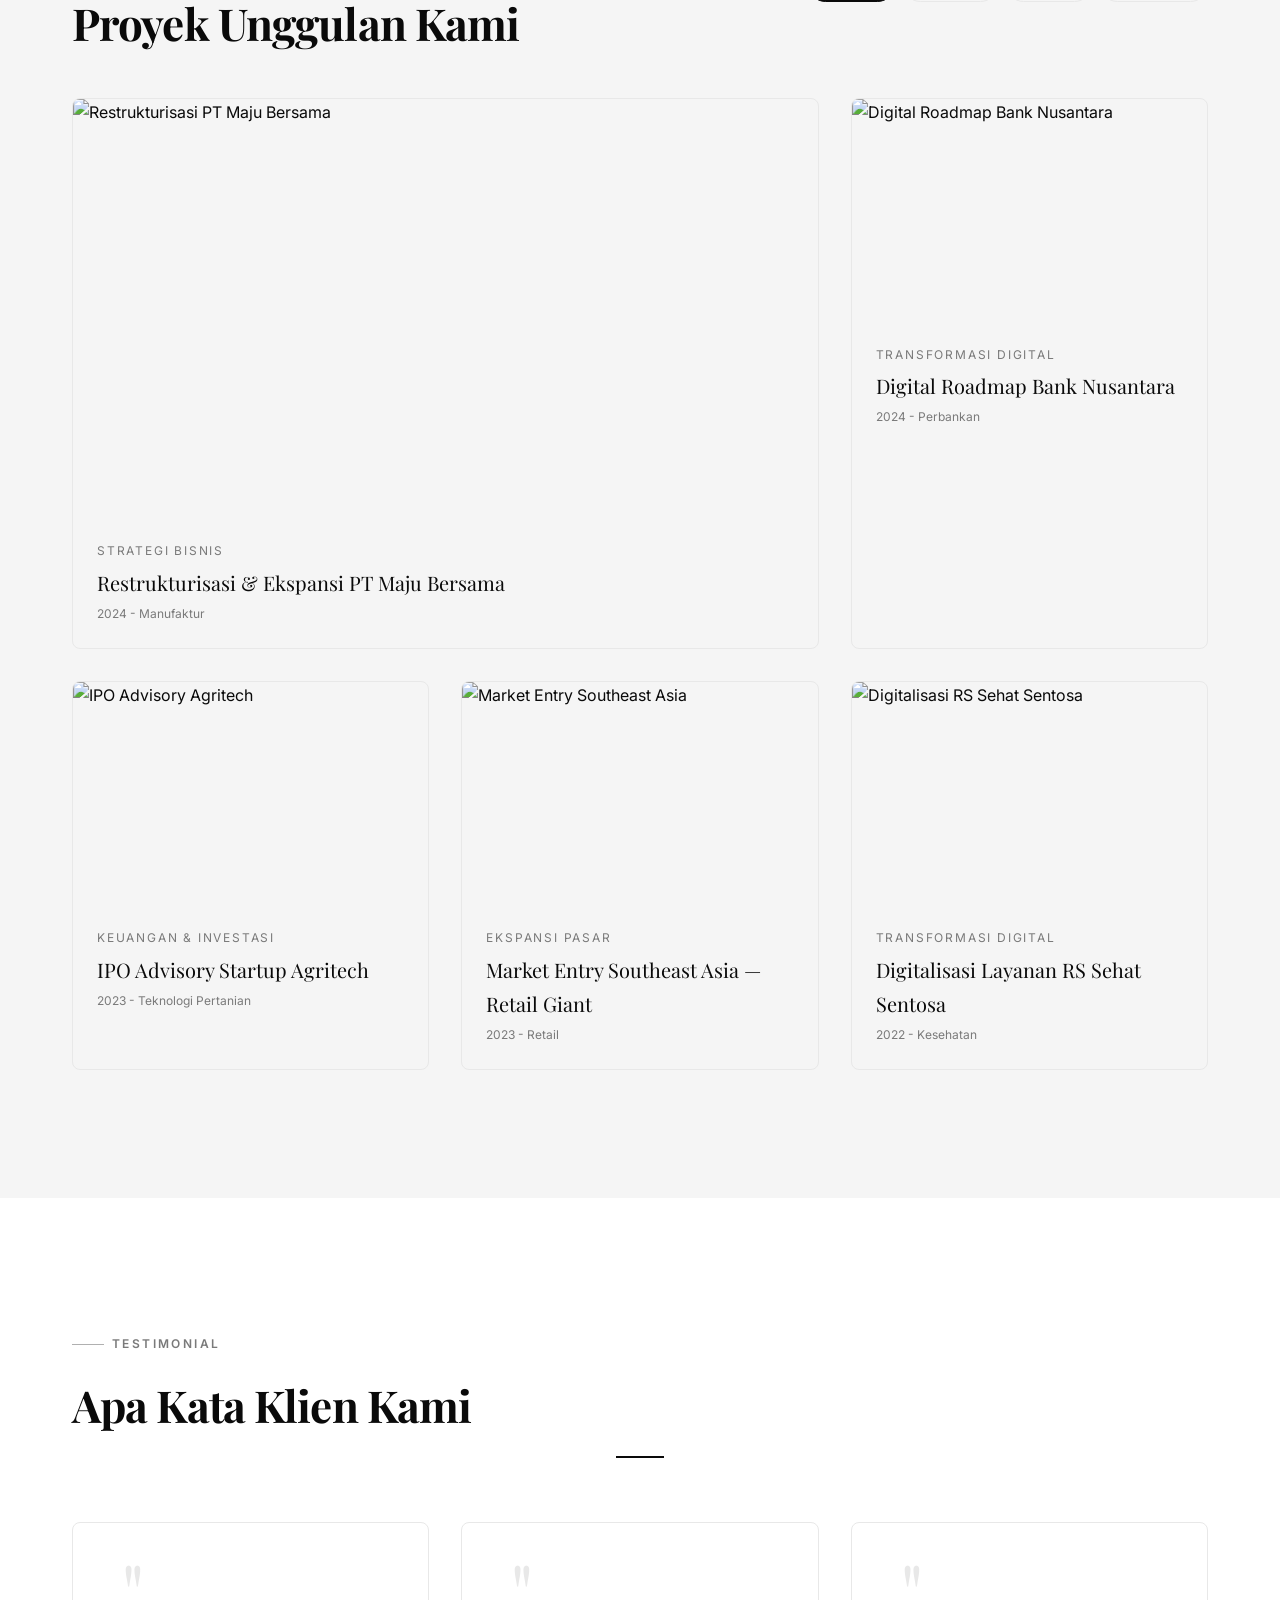
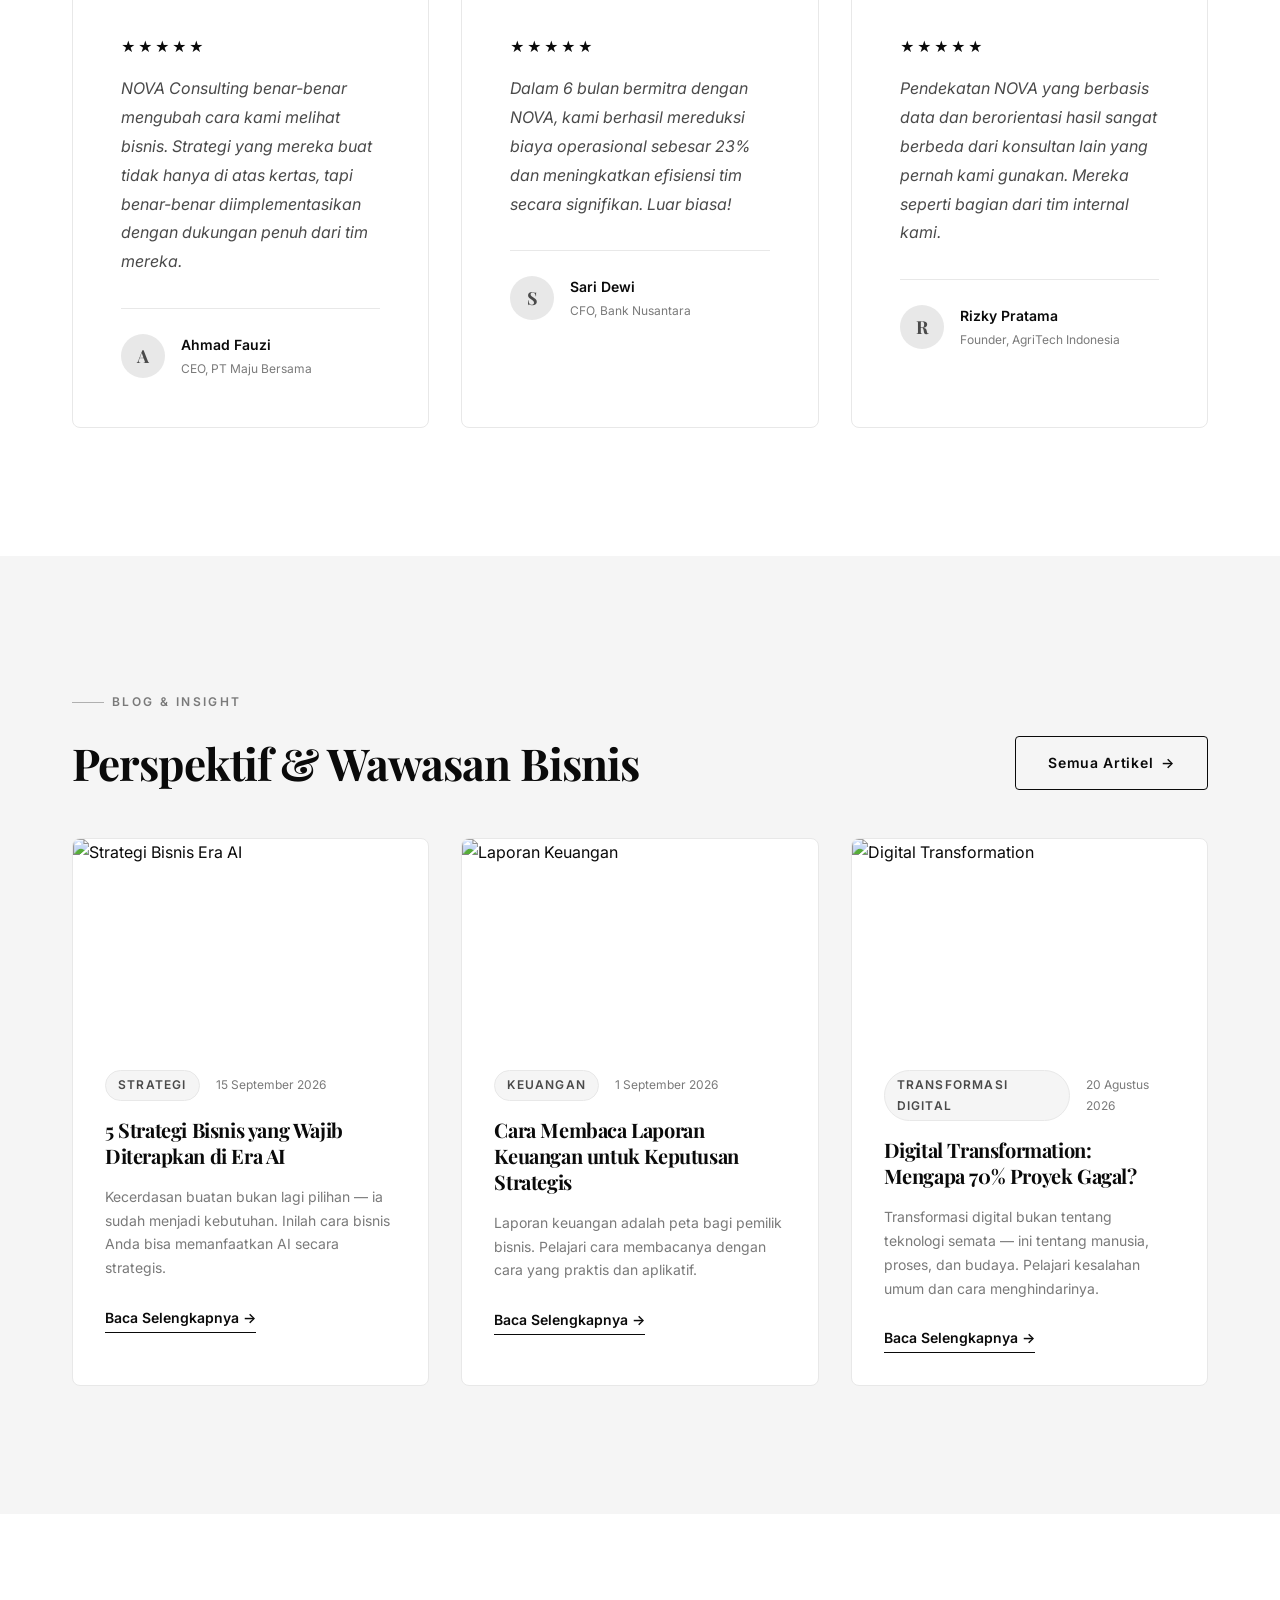
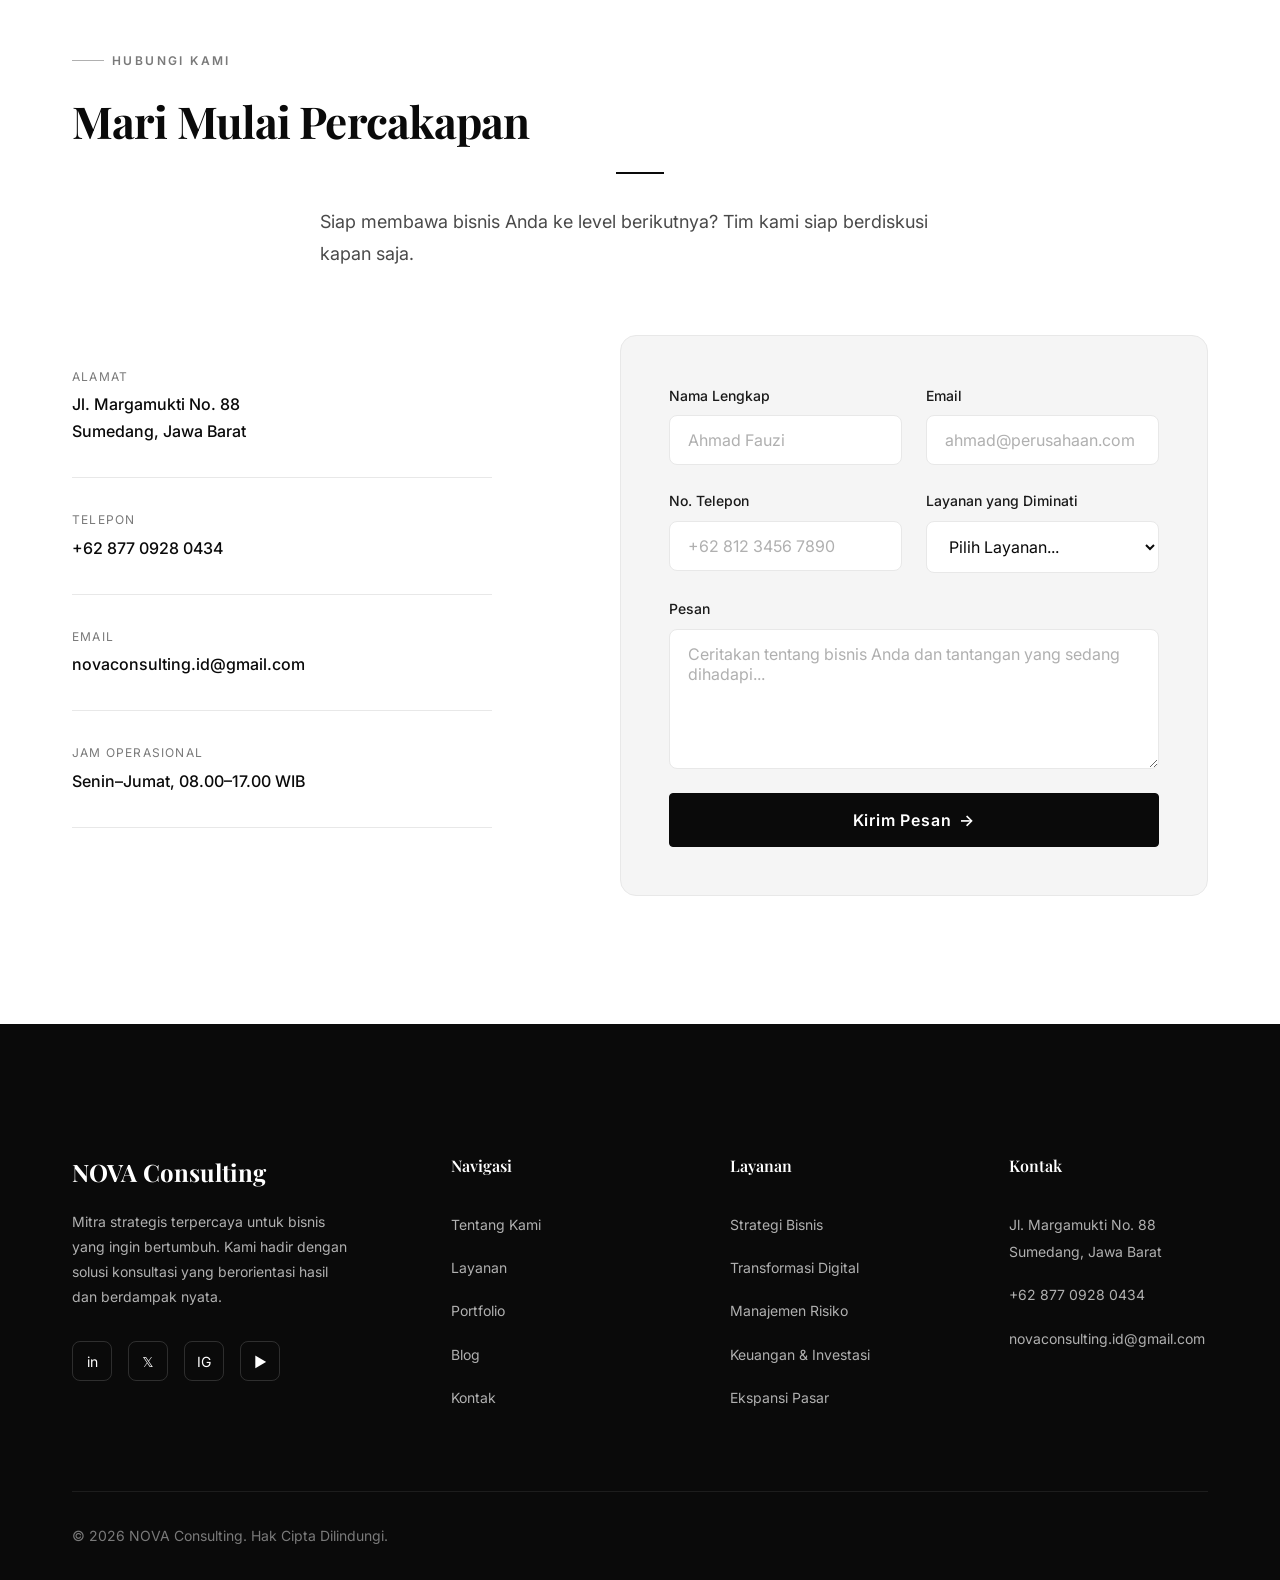
==== commit 5a47d8e6: "Remove remaining icons and clean up formatting" ====
--- a/index.html
+++ b/index.html
@@ -178,7 +178,6 @@
       <div class="grid-3">
         <div class="service-card reveal" id="service-1">
           <div class="service-number">01</div>
-          <div class="service-icon">📊</div>
           <h3 class="service-title">Strategi Bisnis</h3>
           <p class="service-desc">Pengembangan strategi komprehensif yang selaras dengan visi perusahaan dan dinamika
             pasar yang terus berubah.</p>
@@ -190,7 +189,6 @@
         </div>
         <div class="service-card reveal reveal-delay-1" id="service-2">
           <div class="service-number">02</div>
-          <div class="service-icon">⚡</div>
           <h3 class="service-title">Transformasi Digital</h3>
           <p class="service-desc">Panduan menyeluruh dalam perjalanan digitalisasi bisnis Anda, dari roadmap teknologi
             hingga implementasi.</p>
@@ -202,7 +200,6 @@
         </div>
         <div class="service-card reveal reveal-delay-2" id="service-3">
           <div class="service-number">03</div>
-          <div class="service-icon">🛡️</div>
           <h3 class="service-title">Manajemen Risiko</h3>
           <p class="service-desc">Identifikasi, analisis, dan mitigasi risiko bisnis secara sistematis untuk melindungi
             aset perusahaan Anda.</p>
@@ -214,7 +211,6 @@
         </div>
         <div class="service-card reveal" id="service-4">
           <div class="service-number">04</div>
-          <div class="service-icon">📈</div>
           <h3 class="service-title">Keuangan &amp; Investasi</h3>
           <p class="service-desc">Analisis keuangan mendalam dan strategi investasi untuk mengoptimalkan profitabilitas
             dan nilai perusahaan.</p>
@@ -226,7 +222,6 @@
         </div>
         <div class="service-card reveal reveal-delay-1" id="service-5">
           <div class="service-number">05</div>
-          <div class="service-icon">👥</div>
           <h3 class="service-title">SDM &amp; Organisasi</h3>
           <p class="service-desc">Pembangunan kapasitas organisasi dan pengembangan sumber daya manusia yang berdampak
             pada produktivitas.</p>
@@ -238,7 +233,6 @@
         </div>
         <div class="service-card reveal reveal-delay-2" id="service-6">
           <div class="service-number">06</div>
-          <div class="service-icon">🌐</div>
           <h3 class="service-title">Ekspansi Pasar</h3>
           <p class="service-desc">Strategi penetrasi pasar baru, domestik maupun internasional, dengan analisis
             kompetitor yang komprehensif.</p>
@@ -278,7 +272,7 @@
           <div class="portfolio-body">
             <div class="portfolio-category">Strategi Bisnis</div>
             <div class="portfolio-title">Restrukturisasi &amp; Ekspansi PT Maju Bersama</div>
-            <div class="portfolio-year">2024 · Manufaktur</div>
+            <div class="portfolio-year">2024 - Manufaktur</div>
           </div>
         </div>
         <div class="portfolio-card reveal reveal-delay-1" data-category="digital" id="portfolio-2">
@@ -289,7 +283,7 @@
           <div class="portfolio-body">
             <div class="portfolio-category">Transformasi Digital</div>
             <div class="portfolio-title">Digital Roadmap Bank Nusantara</div>
-            <div class="portfolio-year">2024 · Perbankan</div>
+            <div class="portfolio-year">2024 - Perbankan</div>
           </div>
         </div>
         <div class="portfolio-card reveal" data-category="finance" id="portfolio-3">
@@ -300,7 +294,7 @@
           <div class="portfolio-body">
             <div class="portfolio-category">Keuangan &amp; Investasi</div>
             <div class="portfolio-title">IPO Advisory Startup Agritech</div>
-            <div class="portfolio-year">2023 · Teknologi Pertanian</div>
+            <div class="portfolio-year">2023 - Teknologi Pertanian</div>
           </div>
         </div>
         <div class="portfolio-card reveal reveal-delay-1" data-category="strategy" id="portfolio-4">
@@ -311,7 +305,7 @@
           <div class="portfolio-body">
             <div class="portfolio-category">Ekspansi Pasar</div>
             <div class="portfolio-title">Market Entry Southeast Asia — Retail Giant</div>
-            <div class="portfolio-year">2023 · Retail</div>
+            <div class="portfolio-year">2023 - Retail</div>
           </div>
         </div>
         <div class="portfolio-card reveal reveal-delay-2" data-category="digital" id="portfolio-5">
@@ -322,7 +316,7 @@
           <div class="portfolio-body">
             <div class="portfolio-category">Transformasi Digital</div>
             <div class="portfolio-title">Digitalisasi Layanan RS Sehat Sentosa</div>
-            <div class="portfolio-year">2022 · Kesehatan</div>
+            <div class="portfolio-year">2022 - Kesehatan</div>
           </div>
         </div>
       </div>
@@ -460,28 +454,24 @@
       <div class="contact-grid">
         <div class="reveal">
           <div class="contact-info-item" id="contact-address">
-            <div class="contact-info-icon">📍</div>
             <div>
               <div class="contact-info-label">Alamat</div>
               <div class="contact-info-value">Jl. Margamukti No. 88<br>Sumedang, Jawa Barat </div>
             </div>
           </div>
           <div class="contact-info-item" id="contact-phone">
-            <div class="contact-info-icon">📞</div>
             <div>
               <div class="contact-info-label">Telepon</div>
               <div class="contact-info-value">+62 877 0928 0434</div>
             </div>
           </div>
           <div class="contact-info-item" id="contact-email">
-            <div class="contact-info-icon">✉️</div>
             <div>
               <div class="contact-info-label">Email</div>
               <div class="contact-info-value">novaconsulting.id@gmail.com</div>
             </div>
           </div>
           <div class="contact-info-item" id="contact-hours">
-            <div class="contact-info-icon">🕐</div>
             <div>
               <div class="contact-info-label">Jam Operasional</div>
               <div class="contact-info-value">Senin–Jumat, 08.00–17.00 WIB</div>
@@ -530,7 +520,6 @@
             </button>
           </form>
           <div class="form-success" id="formSuccess">
-            <div class="form-success-icon">✅</div>
             <h3 style="font-family:'Playfair Display',serif;font-size:1.5rem;margin-bottom:0.75rem">Pesan Terkirim!</h3>
             <p style="color:#7a7a7a">Terima kasih telah menghubungi kami. Tim NOVA akan merespons dalam 1x24 jam kerja.
             </p>
@@ -578,11 +567,9 @@
         <div class="footer-col">
           <div class="footer-col-title">Kontak</div>
           <ul class="footer-links">
-            <li><span class="footer-link">📍 Jl. Margamukti No. 88<br>&nbsp;&nbsp;&nbsp;&nbsp;Sumedang, Jawa
-                Barat</span></li>
-            <li><a href="tel:+6287709280434" class="footer-link" id="footer-tel">📞 +62 877 0928 0434</a></li>
-            <li><a href="mailto:novaconsulting.id@gmail.com" class="footer-link" id="footer-mail">✉️
-                novaconsulting.id@gmail.com</a></li>
+            <li><span class="footer-link">Jl. Margamukti No. 88<br>Sumedang, Jawa Barat</span></li>
+            <li><a href="tel:+6287709280434" class="footer-link" id="footer-tel">+62 877 0928 0434</a></li>
+            <li><a href="mailto:novaconsulting.id@gmail.com" class="footer-link" id="footer-mail">novaconsulting.id@gmail.com</a></li>
           </ul>
         </div>
       </div>
